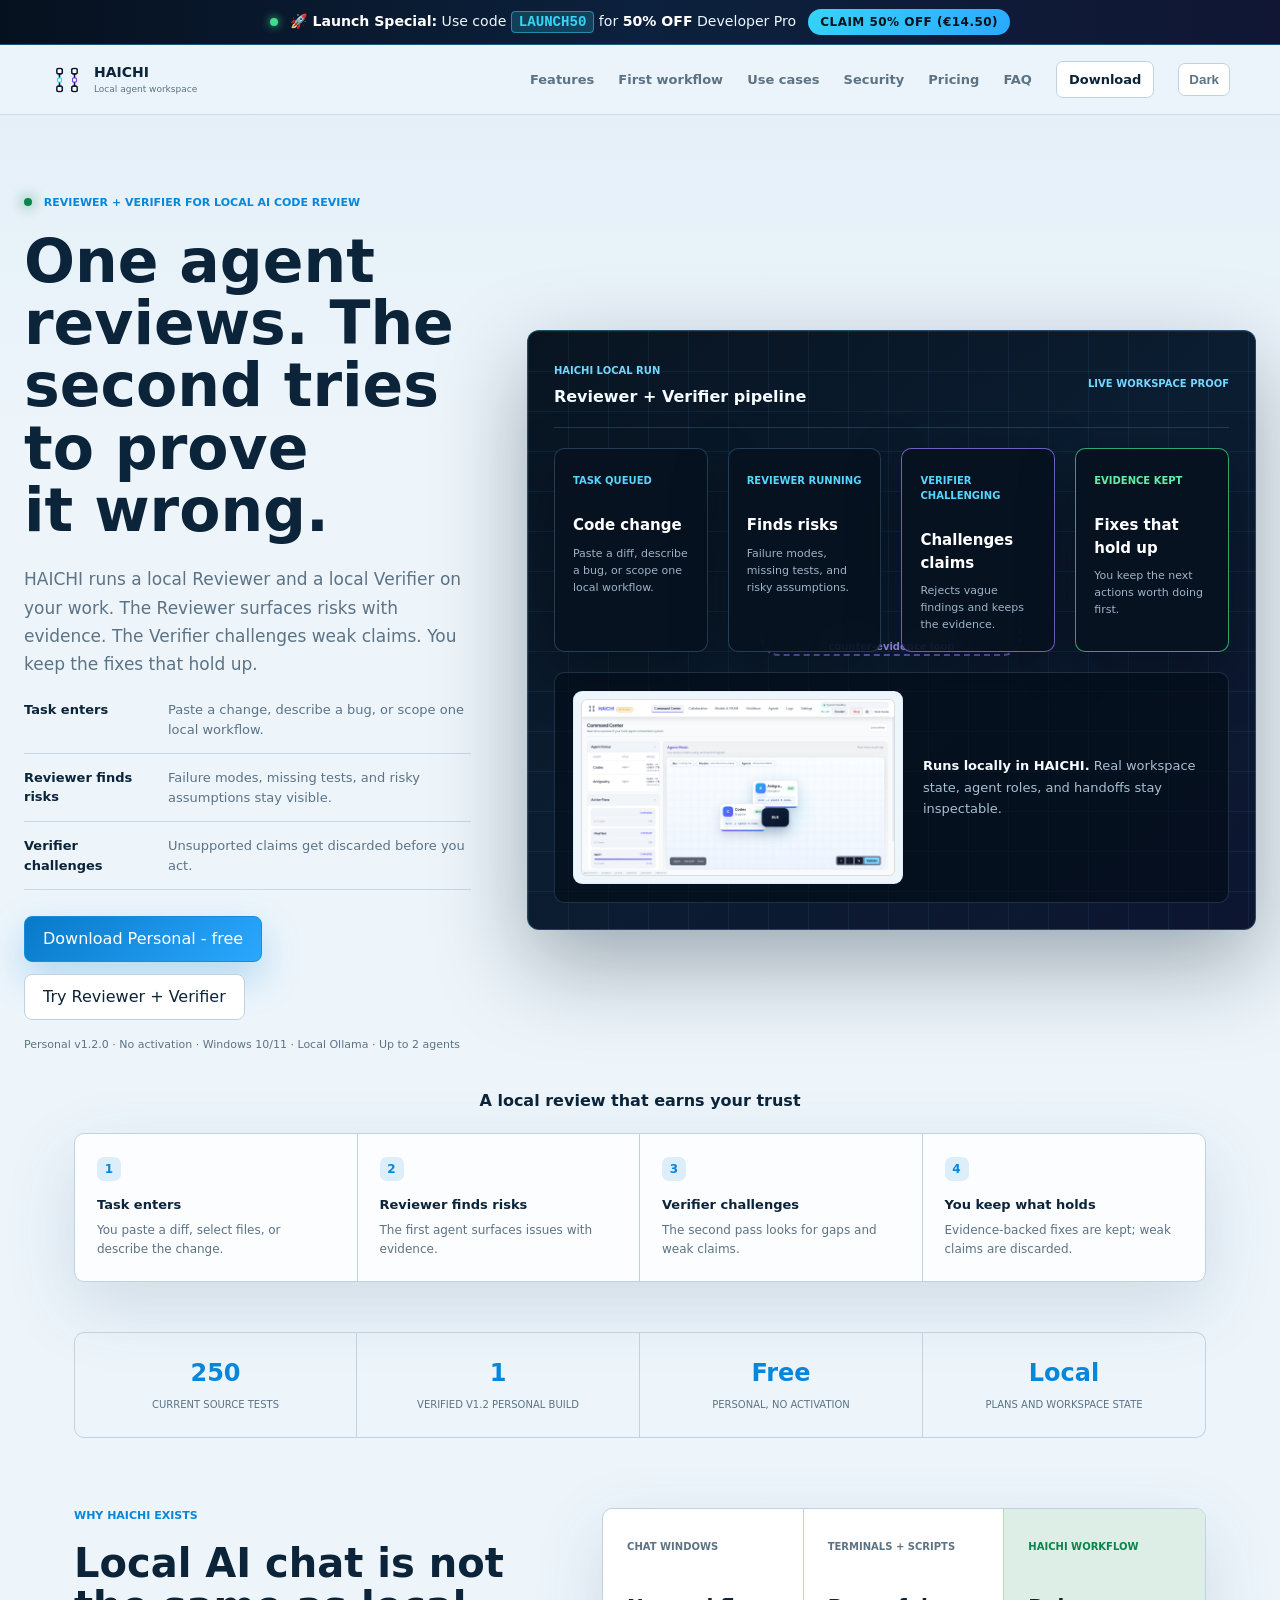
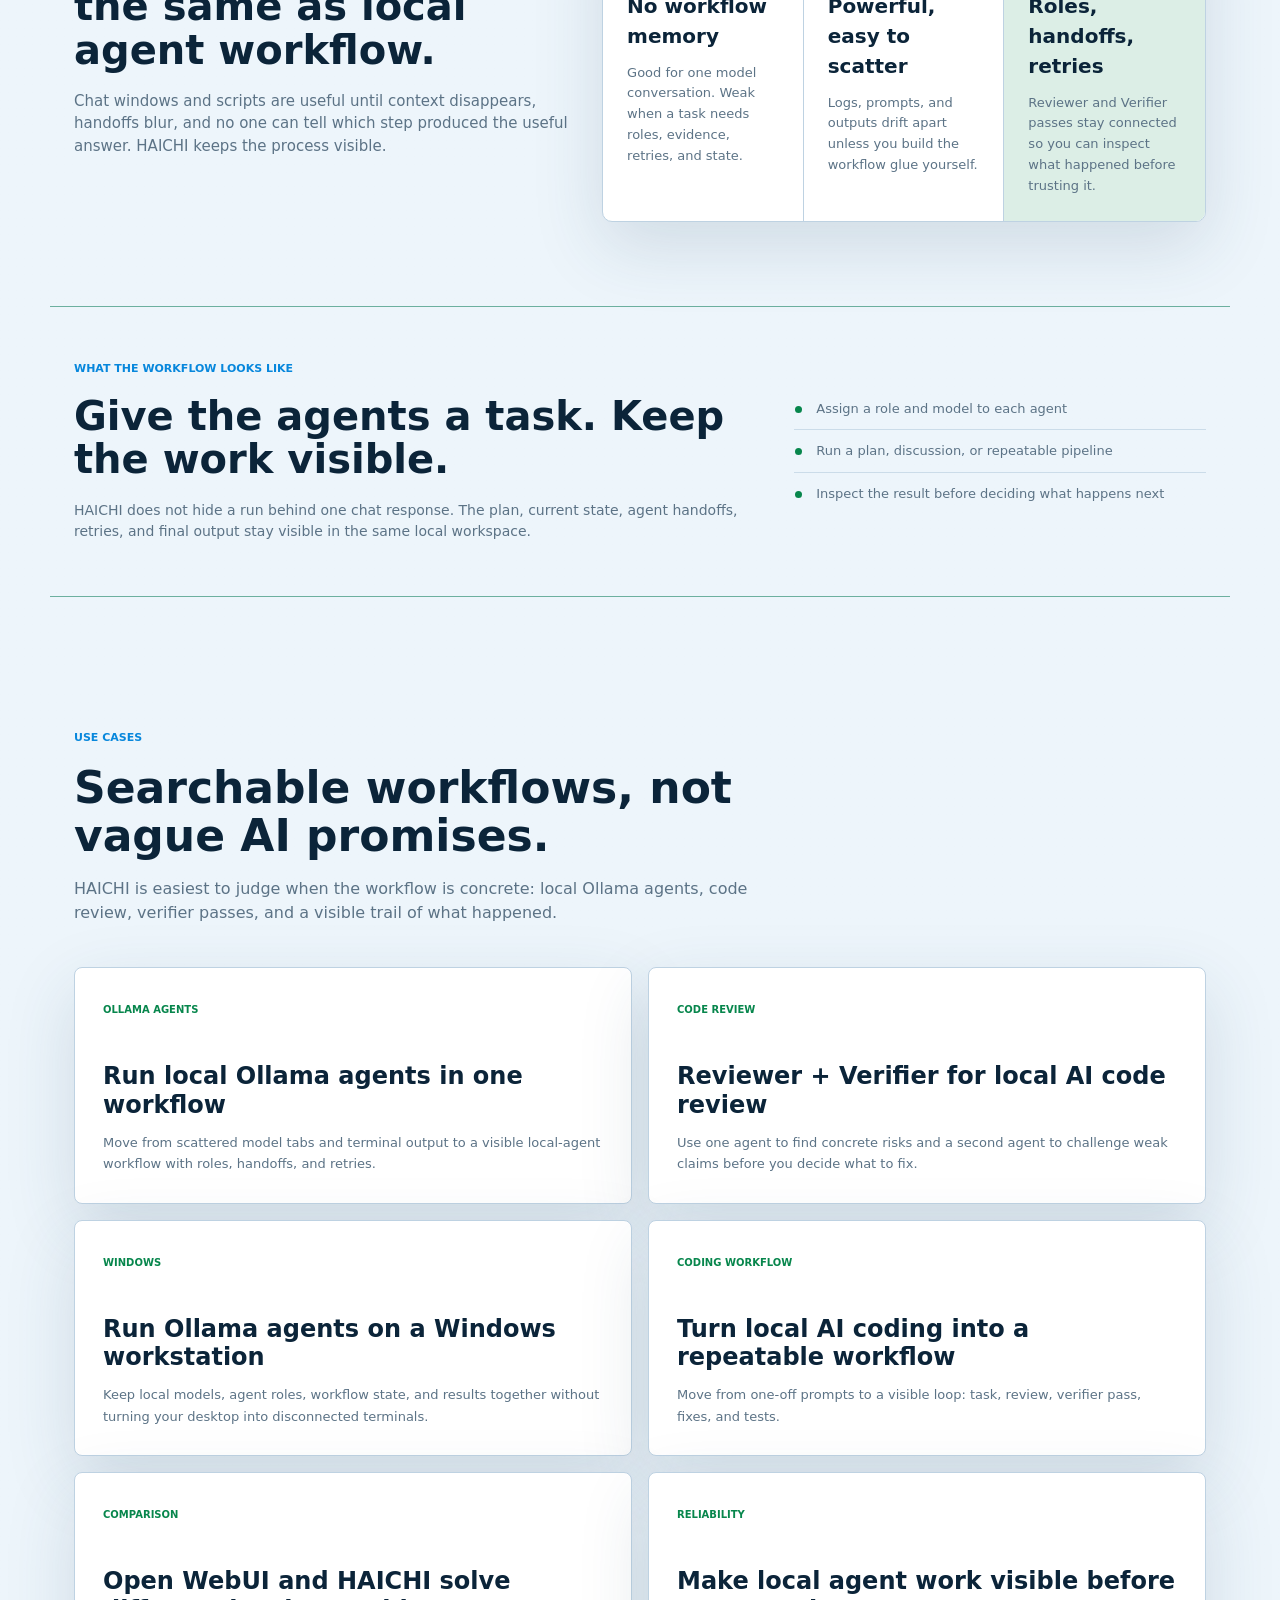
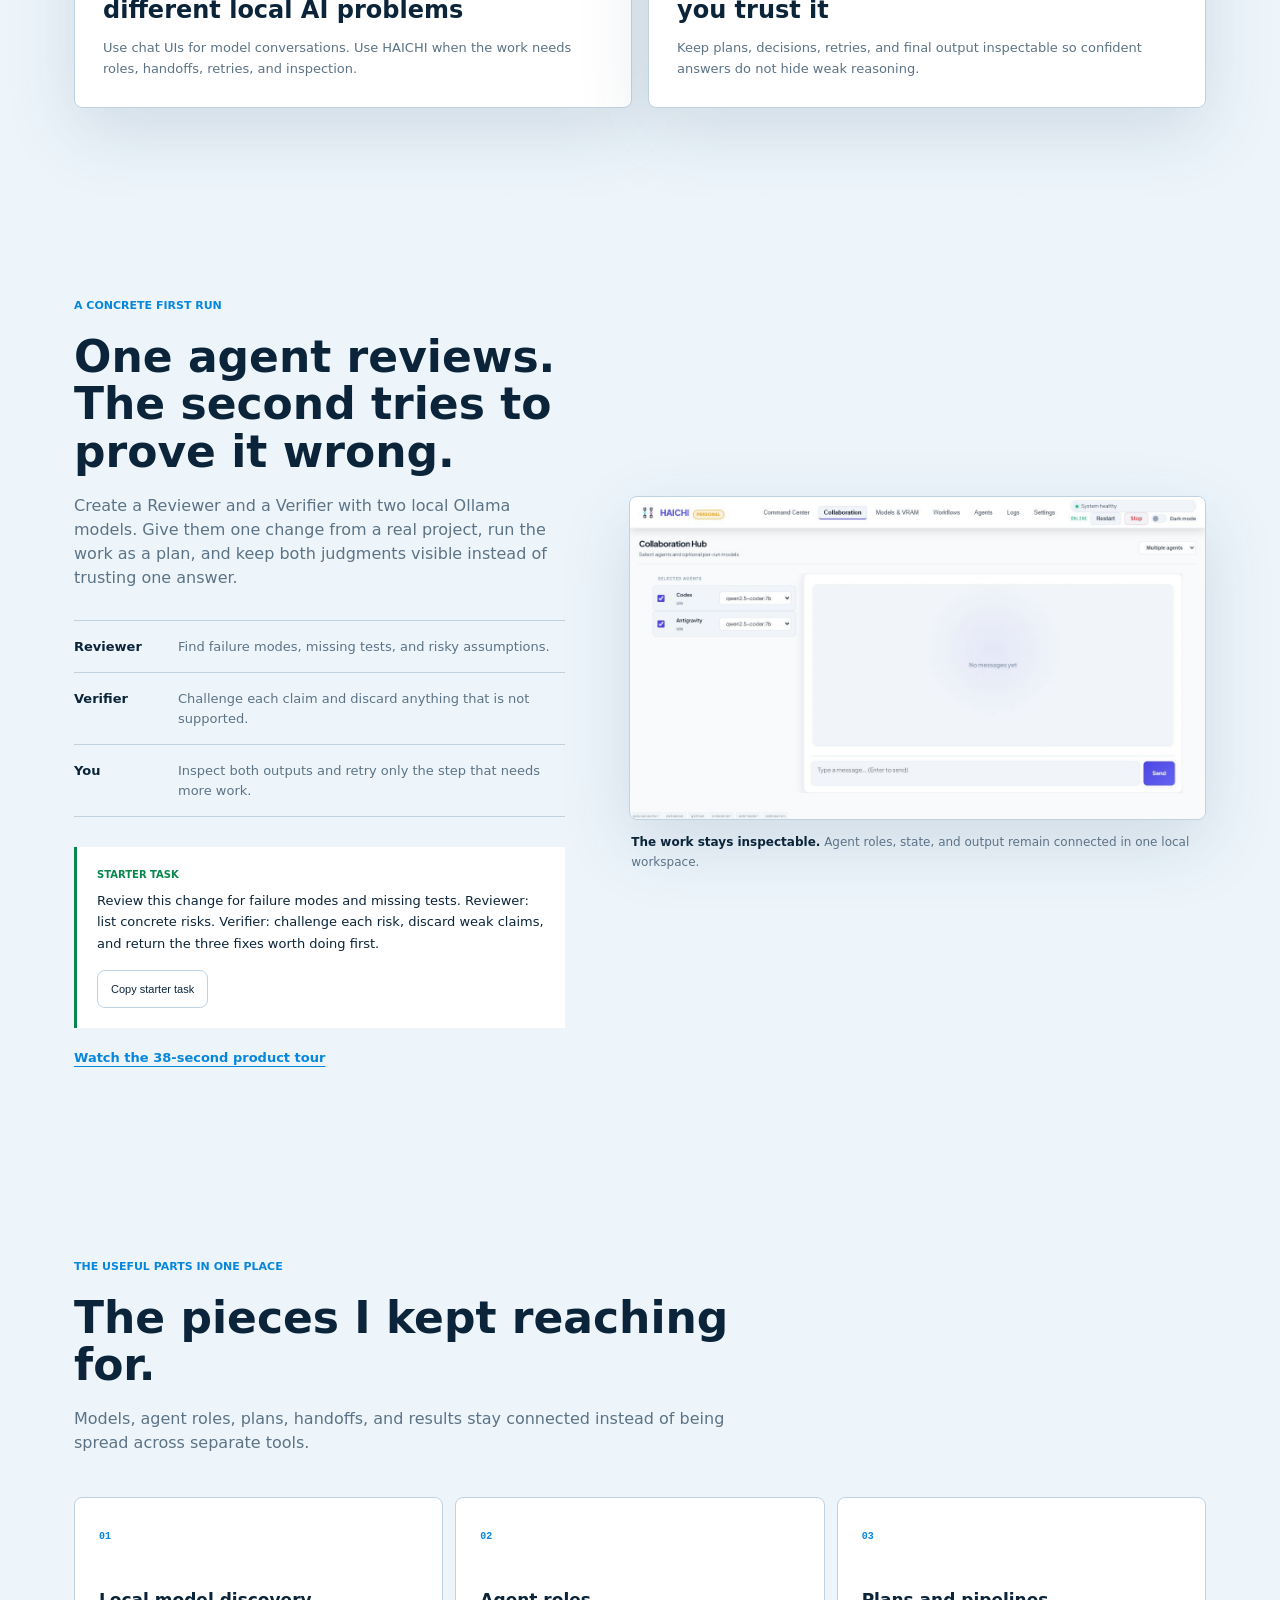
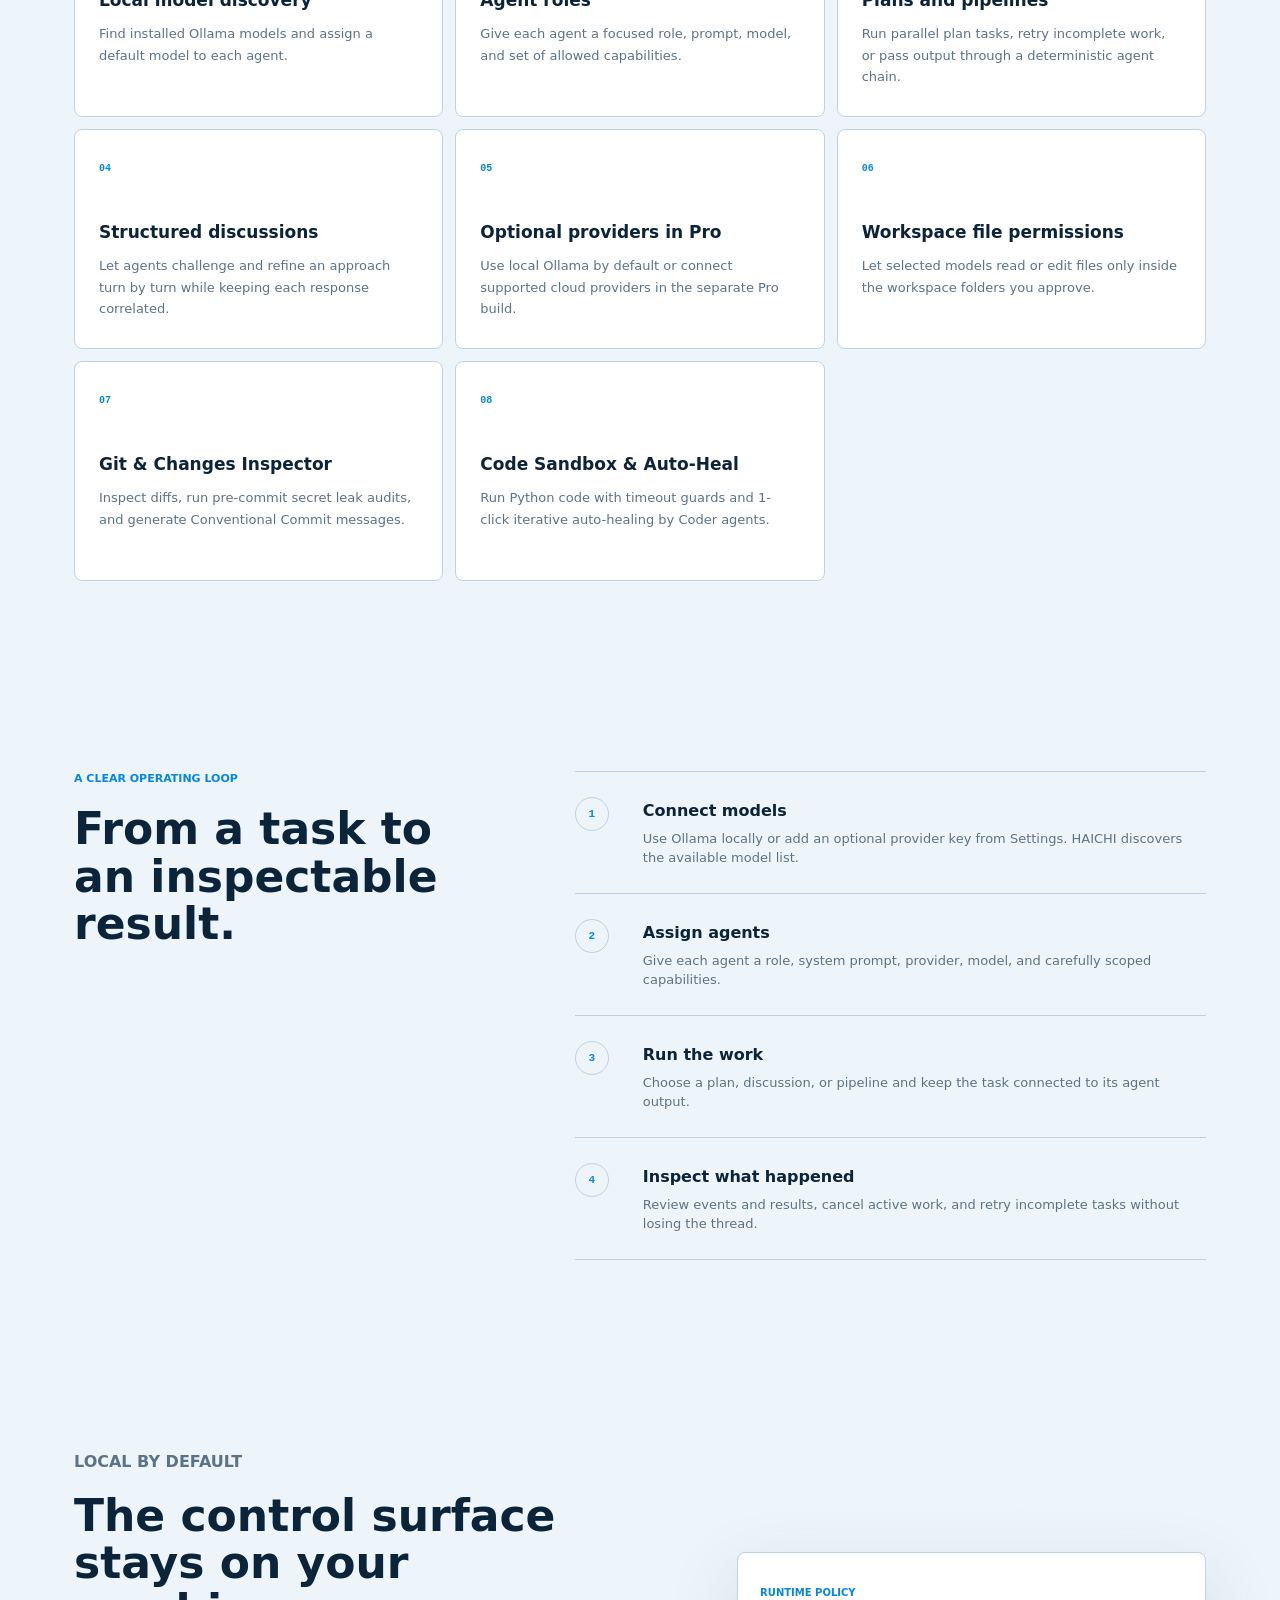
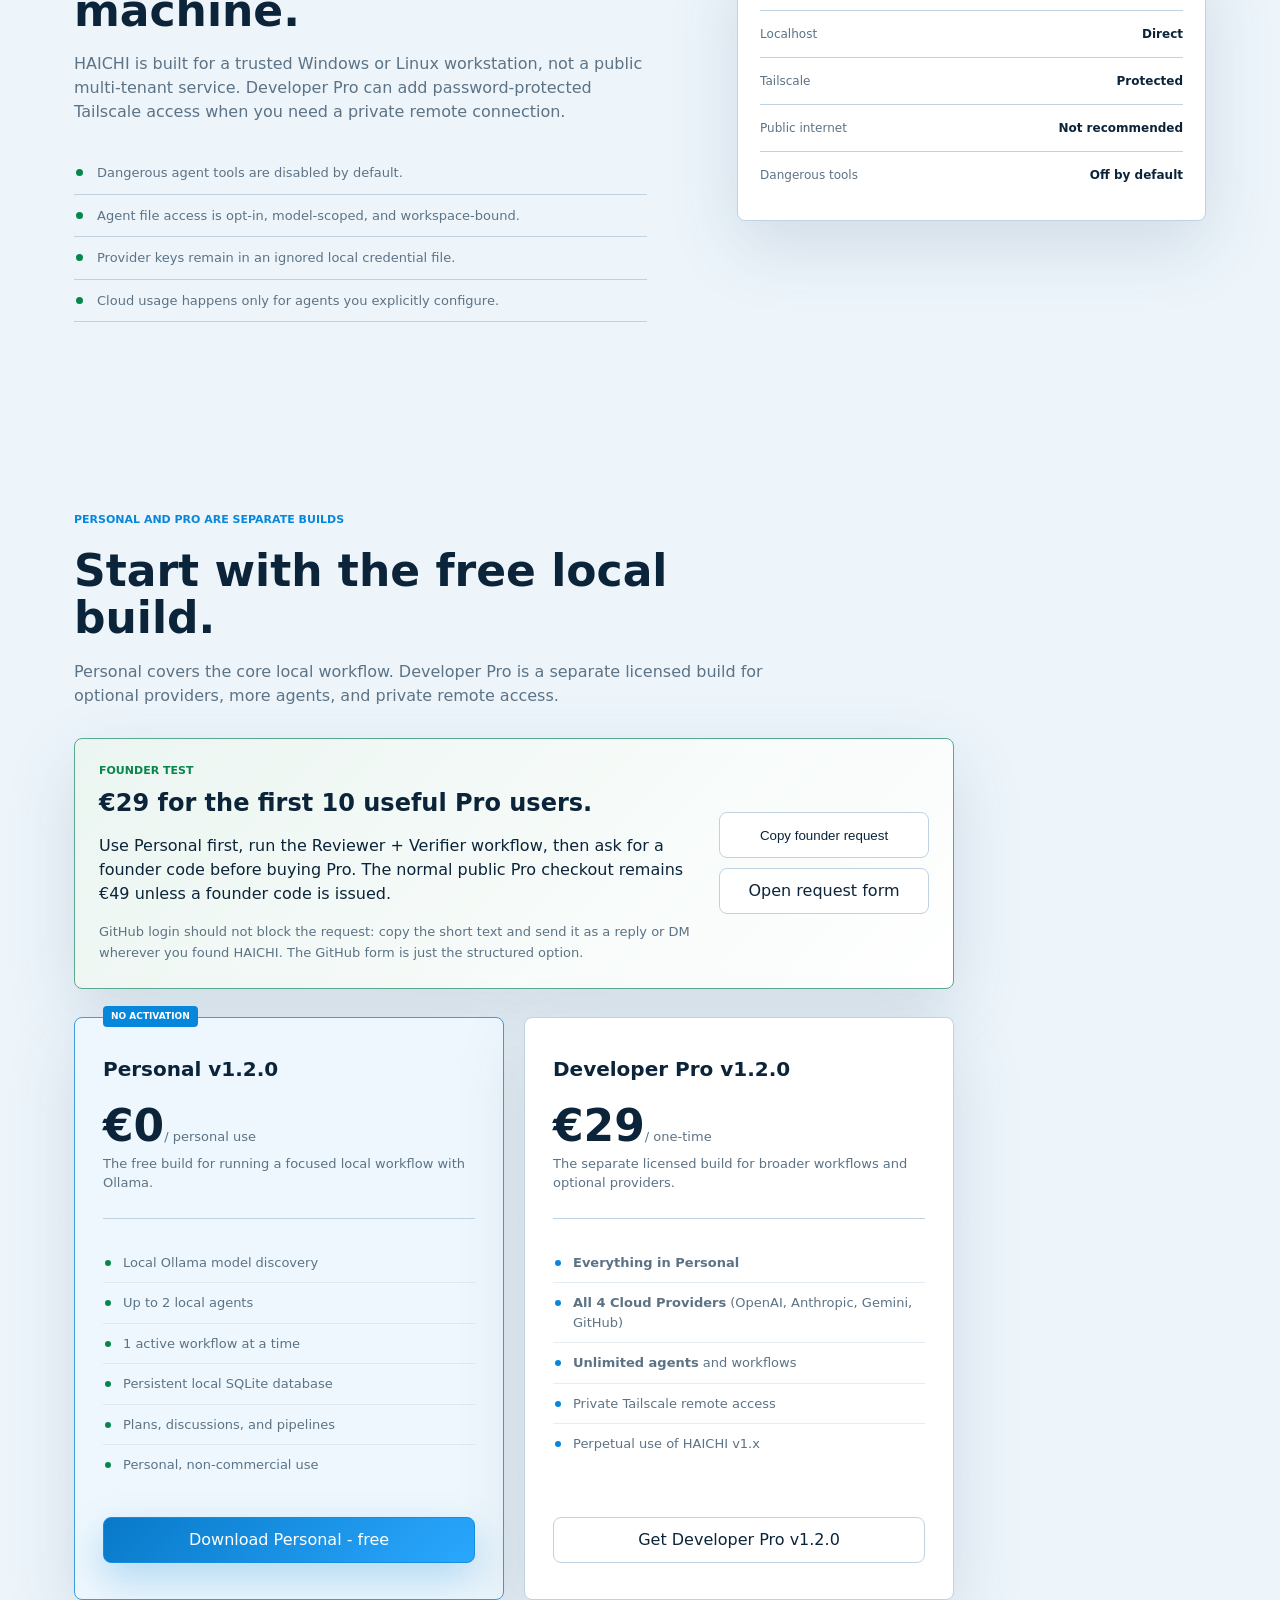
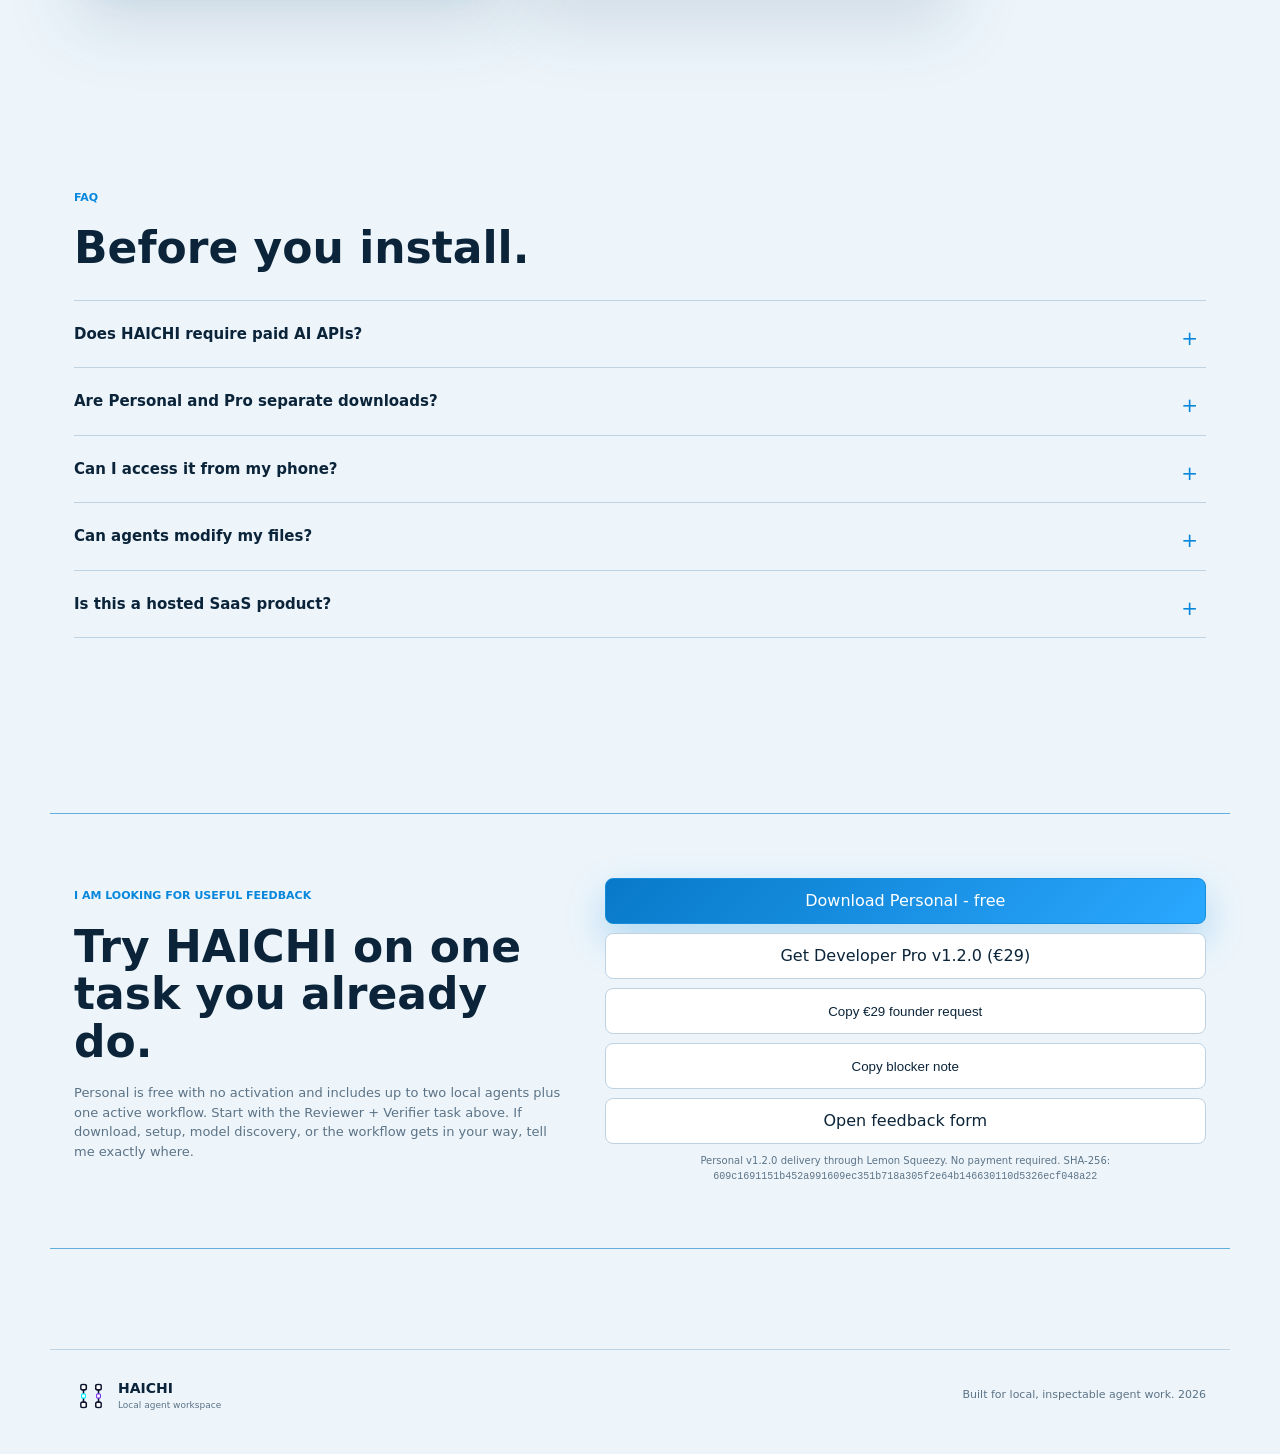
==== index.html @ 45fee215 "feat(site): update to HAICHI v1.2.0 with 250 verified tests, git inspector, and sandbox auto-heal" ====
<!doctype html>
<html lang="en" data-theme="light">
<head>
  <meta charset="utf-8">
  <meta name="viewport" content="width=device-width, initial-scale=1">
  <title>HAICHI | Reviewer + Verifier for Local AI Workflows</title>
  <meta name="description" content="Run local AI agent workflows with HAICHI: one agent reviews, a verifier challenges weak claims, and you keep the evidence-backed fixes. Personal is free.">
  <meta name="google-site-verification" content="yWgFdJ7h8Sa760NpMlXw9jPENgZUGm8bwr2DKXWKdbU">
  <meta name="robots" content="index,follow">
  <meta name="theme-color" content="#06111f">
  <link rel="canonical" href="https://haichi.app/">
  <link rel="icon" type="image/png" href="haichi-app-logo.png">
  <link rel="apple-touch-icon" href="https://haichi.app/haichi-app-logo.png">
  <meta name="author" content="HAICHI">
  <meta name="application-name" content="HAICHI">
  <meta property="og:type" content="website">
  <meta property="og:locale" content="en_US">
  <meta property="og:site_name" content="HAICHI">
  <meta property="og:title" content="HAICHI | Reviewer + Verifier for Local AI Workflows">
  <meta property="og:description" content="One agent reviews. The second tries to prove it wrong. Keep local AI workflow state visible before you trust the result.">
  <meta property="og:url" content="https://haichi.app/">
  <meta property="og:image" content="https://haichi.app/haichi-product-overview.png">
  <meta property="og:image:alt" content="HAICHI Command Center showing two local agents and an inspectable workflow">
  <meta name="twitter:card" content="summary_large_image">
  <meta name="twitter:title" content="HAICHI | Reviewer + Verifier for Local AI Workflows">
  <meta name="twitter:description" content="One agent reviews. The second tries to prove it wrong. Keep local AI workflow state visible before you trust the result.">
  <meta name="twitter:image" content="https://haichi.app/haichi-product-overview.png">
  <meta name="twitter:image:alt" content="HAICHI Command Center showing two local agents and an inspectable workflow">
  <link rel="stylesheet" href="styles.css">
  <script type="application/ld+json">
  [{
    "@context": "https://schema.org",
    "@type": "SoftwareApplication",
    "@id": "https://haichi.app/#software",
    "name": "HAICHI",
    "alternateName": "Project HAICHI",
    "url": "https://haichi.app/",
    "image": "https://haichi.app/haichi-product-overview.png",
    "applicationCategory": "DeveloperApplication",
    "applicationSubCategory": "AI agent orchestration",
    "operatingSystem": "Windows 10, Windows 11",
    "softwareVersion": "1.2.0",
    "description": "A local Windows workspace that replaces scattered Ollama tabs, terminals, scripts, and agent chats with one inspectable workflow. Personal v1.2.0 is the current stable release.",
    "featureList": [
      "Local Ollama model discovery",
      "Multi-agent chat and workflow orchestration",
      "Plans, discussions, and pipelines",
      "Workspace-scoped agent file permissions",
      "Optional OpenAI, Anthropic, Gemini, and GitHub Models providers",
      "Private Tailscale remote access in Developer Pro"
    ],
    "downloadUrl": "https://haichi.app/#download",
    "softwareRequirements": "Windows 10/11. Ollama recommended for local models.",
    "offers": [
      {
        "@type": "Offer",
        "name": "HAICHI Personal v1.2.0",
        "url": "https://haichi.lemonsqueezy.com/checkout/buy/719fddae-0c70-4f2d-9127-0a2222c418ca",
        "price": "0",
        "priceCurrency": "EUR",
        "availability": "https://schema.org/InStock"
      },
      {
        "@type": "Offer",
        "name": "HAICHI Developer Pro v1.2.0",
        "url": "https://haichi.lemonsqueezy.com/checkout/buy/80cf9d56-652b-4b5e-baf9-1cf53c7b4eab",
        "price": "29",
        "priceCurrency": "EUR",
        "availability": "https://schema.org/InStock"
      }
    ]
  },
  {
    "@context": "https://schema.org",
    "@type": "FAQPage",
    "@id": "https://haichi.app/#faq-schema",
    "mainEntity": [
      {
        "@type": "Question",
        "name": "Does HAICHI require paid AI APIs?",
        "acceptedAnswer": {
          "@type": "Answer",
          "text": "No. HAICHI can run entirely with local Ollama models. Cloud providers are optional and billed separately by those providers."
        }
      },
      {
        "@type": "Question",
        "name": "Are Personal and Pro separate downloads?",
        "acceptedAnswer": {
          "@type": "Answer",
          "text": "Yes. Personal v1.2.0 is the current free Windows build with no activation. Developer Pro is a separate v1.2.0 licensed build with optional cloud providers and private Tailscale access."
        }
      },
      {
        "@type": "Question",
        "name": "Can agents modify my files?",
        "acceptedAnswer": {
          "@type": "Answer",
          "text": "Only when you explicitly enable workspace-scoped permissions for selected models and folders. Write, delete, and command execution controls are marked as risk controls and start disabled. Tool reliability depends on the selected model following structured instructions."
        }
      },
      {
        "@type": "Question",
        "name": "Is HAICHI a hosted SaaS product?",
        "acceptedAnswer": {
          "@type": "Answer",
          "text": "No. HAICHI Personal v1.2.0 is a self-hosted Windows product built for a single trusted workstation. Developer Pro is a separate v1.2.0 licensed build with offline activation and private remote access."
        }
      }
    ]
  }]
  </script>
</head>
<body>
  <a class="skip-link" href="#main">Skip to content</a>
  <aside class="announcement-banner" aria-label="Launch Promo">
    <div class="announcement-content">
      <span class="pulse-dot" aria-hidden="true"></span>
      <span class="announcement-text">🚀 <strong>Launch Special:</strong> Use code <code class="promo-code">LAUNCH50</code> for <strong>50% OFF</strong> Developer Pro</span>
      <a class="badge-pill" href="https://haichi.lemonsqueezy.com/checkout/buy/80cf9d56-652b-4b5e-baf9-1cf53c7b4eab?checkout[discount_code]=LAUNCH50" data-track="checkout_click" data-edition="developer_pro" data-placement="banner">Claim 50% Off (&euro;14.50)</a>
    </div>
  </aside>
  <header class="site-header">
    <a class="brand" href="#top" aria-label="HAICHI home">
      <img src="haichi-app-logo.png" alt="" class="brand-logo" aria-hidden="true">
      <span><strong>HAICHI</strong><small>Local agent workspace</small></span>
    </a>
    <button class="nav-toggle" type="button" aria-expanded="false" aria-controls="site-nav">Menu</button>
    <nav id="site-nav" aria-label="Primary navigation">
      <a href="#features">Features</a>
      <a href="#first-workflow">First workflow</a>
      <a href="#use-cases">Use cases</a>
      <a href="#security">Security</a>
      <a href="#pricing">Pricing</a>
      <a href="#faq">FAQ</a>
      <a class="nav-cta" href="#download">Download</a>
    </nav>
    <button class="theme-toggle" type="button" aria-label="Switch color theme">Light</button>
  </header>

  <main id="main">
    <section class="hero hero-review" id="top">
      <div class="hero-copy">
        <p class="eyebrow"><span></span> Reviewer + Verifier for local AI code review</p>
        <h1>One agent reviews. The second tries to prove it wrong.</h1>
        <p class="hero-lead">HAICHI runs a local Reviewer and a local Verifier on your work. The Reviewer surfaces risks with evidence. The Verifier challenges weak claims. You keep the fixes that hold up.</p>
        <ul class="hero-points" aria-label="HAICHI workflow highlights">
          <li><strong>Task enters</strong><span>Paste a change, describe a bug, or scope one local workflow.</span></li>
          <li><strong>Reviewer finds risks</strong><span>Failure modes, missing tests, and risky assumptions stay visible.</span></li>
          <li><strong>Verifier challenges</strong><span>Unsupported claims get discarded before you act.</span></li>
        </ul>
        <div class="hero-actions">
          <a class="button primary" href="https://haichi.lemonsqueezy.com/checkout/buy/719fddae-0c70-4f2d-9127-0a2222c418ca" data-track="checkout_click" data-edition="personal" data-placement="hero">Download Personal - free</a>
          <a class="button secondary" href="#first-workflow">Try Reviewer + Verifier</a>
        </div>
        <p class="hero-note">Personal v1.2.0 &middot; No activation &middot; Windows 10/11 &middot; Local Ollama &middot; Up to 2 agents</p>
      </div>

      <div class="hero-workflow" id="product-proof" aria-label="Reviewer and Verifier workflow preview">
        <div class="workflow-topbar">
          <div>
            <span>HAICHI local run</span>
            <strong>Reviewer + Verifier pipeline</strong>
          </div>
          <p>Live workspace proof</p>
        </div>
        <div class="workflow-stage stage-task">
          <span>Task queued</span>
          <strong>Code change</strong>
          <p>Paste a diff, describe a bug, or scope one local workflow.</p>
        </div>
        <div class="workflow-stage stage-reviewer">
          <span>Reviewer running</span>
          <strong>Finds risks</strong>
          <p>Failure modes, missing tests, and risky assumptions.</p>
        </div>
        <div class="workflow-stage stage-verifier">
          <span>Verifier challenging</span>
          <strong>Challenges claims</strong>
          <p>Rejects vague findings and keeps the evidence.</p>
        </div>
        <div class="workflow-stage stage-result">
          <span>Evidence kept</span>
          <strong>Fixes that hold up</strong>
          <p>You keep the next actions worth doing first.</p>
        </div>
        <div class="workflow-link link-one" aria-hidden="true"></div>
        <div class="workflow-link link-two" aria-hidden="true"></div>
        <div class="workflow-link link-three" aria-hidden="true"></div>
        <div class="counter-loop" aria-hidden="true">counter-evidence loop</div>
        <div class="workflow-proof-shot">
          <div class="workflow-shot-frame">
            <img src="haichi-product-overview.png" alt="HAICHI Command Center with local agents and inspectable workflow state" width="1280" height="720">
          </div>
          <p><strong>Runs locally in HAICHI.</strong> Real workspace state, agent roles, and handoffs stay inspectable.</p>
        </div>
      </div>
    </section>

    <section class="review-strip" aria-label="Reviewer and verifier workflow">
      <p>A local review that earns your trust</p>
      <ol>
        <li><strong>Task enters</strong><span>You paste a diff, select files, or describe the change.</span></li>
        <li><strong>Reviewer finds risks</strong><span>The first agent surfaces issues with evidence.</span></li>
        <li><strong>Verifier challenges</strong><span>The second pass looks for gaps and weak claims.</span></li>
        <li><strong>You keep what holds</strong><span>Evidence-backed fixes are kept; weak claims are discarded.</span></li>
      </ol>
    </section>

    <section class="proof" aria-label="Product verification">
      <div><strong>250</strong><span>current source tests</span></div>
      <div><strong>1</strong><span>verified v1.2 Personal build</span></div>
      <div><strong>Free</strong><span>Personal, no activation</span></div>
      <div><strong>Local</strong><span>plans and workspace state</span></div>
    </section>

    <section class="workflow-comparison" aria-label="Local AI workflow comparison">
      <div class="comparison-copy">
        <p class="eyebrow">Why HAICHI exists</p>
        <h2>Local AI chat is not the same as local agent workflow.</h2>
        <p>Chat windows and scripts are useful until context disappears, handoffs blur, and no one can tell which step produced the useful answer. HAICHI keeps the process visible.</p>
      </div>
      <div class="comparison-grid">
        <article>
          <span>Chat windows</span>
          <h3>No workflow memory</h3>
          <p>Good for one model conversation. Weak when a task needs roles, evidence, retries, and state.</p>
        </article>
        <article>
          <span>Terminals + scripts</span>
          <h3>Powerful, easy to scatter</h3>
          <p>Logs, prompts, and outputs drift apart unless you build the workflow glue yourself.</p>
        </article>
        <article class="recommended">
          <span>HAICHI workflow</span>
          <h3>Roles, handoffs, retries</h3>
          <p>Reviewer and Verifier passes stay connected so you can inspect what happened before trusting it.</p>
        </article>
      </div>
    </section>

    <section class="release-note" aria-label="Version 1.2 Personal release">
      <div>
        <p class="eyebrow">What the workflow looks like</p>
        <h2>Give the agents a task. Keep the work visible.</h2>
        <p>HAICHI does not hide a run behind one chat response. The plan, current state, agent handoffs, retries, and final output stay visible in the same local workspace.</p>
      </div>
      <ul>
        <li>Assign a role and model to each agent</li>
        <li>Run a plan, discussion, or repeatable pipeline</li>
        <li>Inspect the result before deciding what happens next</li>
      </ul>
    </section>

    <section class="section use-case-section" id="use-cases">
      <div class="section-heading">
        <p class="eyebrow">Use cases</p>
        <h2>Searchable workflows, not vague AI promises.</h2>
        <p>HAICHI is easiest to judge when the workflow is concrete: local Ollama agents, code review, verifier passes, and a visible trail of what happened.</p>
      </div>
      <div class="use-case-grid">
        <a class="use-case-card" href="/use-cases/ollama-agents.html">
          <span>Ollama agents</span>
          <h3>Run local Ollama agents in one workflow</h3>
          <p>Move from scattered model tabs and terminal output to a visible local-agent workflow with roles, handoffs, and retries.</p>
        </a>
        <a class="use-case-card" href="/use-cases/local-ai-code-review.html">
          <span>Code review</span>
          <h3>Reviewer + Verifier for local AI code review</h3>
          <p>Use one agent to find concrete risks and a second agent to challenge weak claims before you decide what to fix.</p>
        </a>
        <a class="use-case-card" href="/use-cases/windows-ollama-agents.html">
          <span>Windows</span>
          <h3>Run Ollama agents on a Windows workstation</h3>
          <p>Keep local models, agent roles, workflow state, and results together without turning your desktop into disconnected terminals.</p>
        </a>
        <a class="use-case-card" href="/use-cases/local-ai-coding-workflow.html">
          <span>Coding workflow</span>
          <h3>Turn local AI coding into a repeatable workflow</h3>
          <p>Move from one-off prompts to a visible loop: task, review, verifier pass, fixes, and tests.</p>
        </a>
        <a class="use-case-card" href="/use-cases/open-webui-vs-haichi.html">
          <span>Comparison</span>
          <h3>Open WebUI and HAICHI solve different local AI problems</h3>
          <p>Use chat UIs for model conversations. Use HAICHI when the work needs roles, handoffs, retries, and inspection.</p>
        </a>
        <a class="use-case-card" href="/use-cases/visible-agent-state.html">
          <span>Reliability</span>
          <h3>Make local agent work visible before you trust it</h3>
          <p>Keep plans, decisions, retries, and final output inspectable so confident answers do not hide weak reasoning.</p>
        </a>
      </div>
    </section>

    <section class="section first-workflow" id="first-workflow">
      <div class="first-workflow-copy">
        <p class="eyebrow">A concrete first run</p>
        <h2>One agent reviews. The second tries to prove it wrong.</h2>
        <p>Create a Reviewer and a Verifier with two local Ollama models. Give them one change from a real project, run the work as a plan, and keep both judgments visible instead of trusting one answer.</p>
        <ol class="first-run-steps">
          <li><strong>Reviewer</strong><span>Find failure modes, missing tests, and risky assumptions.</span></li>
          <li><strong>Verifier</strong><span>Challenge each claim and discard anything that is not supported.</span></li>
          <li><strong>You</strong><span>Inspect both outputs and retry only the step that needs more work.</span></li>
        </ol>
        <div class="starter-task">
          <span>Starter task</span>
          <p id="starter-task-text">Review this change for failure modes and missing tests. Reviewer: list concrete risks. Verifier: challenge each risk, discard weak claims, and return the three fixes worth doing first.</p>
          <button class="button secondary copy-workflow" type="button" data-copy-target="#starter-task-text">Copy starter task</button>
        </div>
        <a class="text-link" href="https://youtube.com/watch?v=US1zJvdP2c0" target="_blank" rel="noopener" data-track="product_tour_click" data-placement="first_workflow">Watch the 38-second product tour</a>
      </div>
      <figure class="workflow-proof">
        <img src="haichi-collaboration.png" alt="HAICHI collaboration workspace showing local agents and their visible work" width="1280" height="720">
        <figcaption><strong>The work stays inspectable.</strong> Agent roles, state, and output remain connected in one local workspace.</figcaption>
      </figure>
    </section>

    <section class="section" id="features">
      <div class="section-heading">
        <p class="eyebrow">The useful parts in one place</p>
        <h2>The pieces I kept reaching for.</h2>
        <p>Models, agent roles, plans, handoffs, and results stay connected instead of being spread across separate tools.</p>
      </div>
      <div class="feature-grid">
        <article><span>01</span><h3>Local model discovery</h3><p>Find installed Ollama models and assign a default model to each agent.</p></article>
        <article><span>02</span><h3>Agent roles</h3><p>Give each agent a focused role, prompt, model, and set of allowed capabilities.</p></article>
        <article><span>03</span><h3>Plans and pipelines</h3><p>Run parallel plan tasks, retry incomplete work, or pass output through a deterministic agent chain.</p></article>
        <article><span>04</span><h3>Structured discussions</h3><p>Let agents challenge and refine an approach turn by turn while keeping each response correlated.</p></article>
        <article><span>05</span><h3>Optional providers in Pro</h3><p>Use local Ollama by default or connect supported cloud providers in the separate Pro build.</p></article>
        <article><span>06</span><h3>Workspace file permissions</h3><p>Let selected models read or edit files only inside the workspace folders you approve.</p></article>
        <article><span>07</span><h3>Git &amp; Changes Inspector</h3><p>Inspect diffs, run pre-commit secret leak audits, and generate Conventional Commit messages.</p></article>
        <article><span>08</span><h3>Code Sandbox &amp; Auto-Heal</h3><p>Run Python code with timeout guards and 1-click iterative auto-healing by Coder agents.</p></article>
      </div>
    </section>

    <section class="section workflow-section" id="workflow">
      <div class="section-heading">
        <p class="eyebrow">A clear operating loop</p>
        <h2>From a task to an inspectable result.</h2>
      </div>
      <ol class="workflow">
        <li><span>1</span><div><h3>Connect models</h3><p>Use Ollama locally or add an optional provider key from Settings. HAICHI discovers the available model list.</p></div></li>
        <li><span>2</span><div><h3>Assign agents</h3><p>Give each agent a role, system prompt, provider, model, and carefully scoped capabilities.</p></div></li>
        <li><span>3</span><div><h3>Run the work</h3><p>Choose a plan, discussion, or pipeline and keep the task connected to its agent output.</p></div></li>
        <li><span>4</span><div><h3>Inspect what happened</h3><p>Review events and results, cancel active work, and retry incomplete tasks without losing the thread.</p></div></li>
      </ol>
    </section>

    <section class="section security-section" id="security">
      <div class="security-copy">
        <p class="eyebrow">Local by default</p>
        <h2>The control surface stays on your machine.</h2>
        <p>HAICHI is built for a trusted Windows or Linux workstation, not a public multi-tenant service. Developer Pro can add password-protected Tailscale access when you need a private remote connection.</p>
        <ul>
          <li>Dangerous agent tools are disabled by default.</li>
          <li>Agent file access is opt-in, model-scoped, and workspace-bound.</li>
          <li>Provider keys remain in an ignored local credential file.</li>
          <li>Cloud usage happens only for agents you explicitly configure.</li>
        </ul>
      </div>
      <div class="security-card">
        <p>Runtime policy</p>
        <div><span>Localhost</span><strong>Direct</strong></div>
        <div><span>Tailscale</span><strong>Protected</strong></div>
        <div><span>Public internet</span><strong>Not recommended</strong></div>
        <div><span>Dangerous tools</span><strong>Off by default</strong></div>
      </div>
    </section>

    <section class="section pricing-section" id="pricing">
      <div class="section-heading">
        <p class="eyebrow">Personal and Pro are separate builds</p>
        <h2>Start with the free local build.</h2>
        <p>Personal covers the core local workflow. Developer Pro is a separate licensed build for optional providers, more agents, and private remote access.</p>
      </div>
      <div class="founder-offer" role="note" aria-label="Founder price test">
        <div>
          <p class="eyebrow">Founder test</p>
          <h3>&euro;29 for the first 10 useful Pro users.</h3>
          <p>Use Personal first, run the Reviewer + Verifier workflow, then ask for a founder code before buying Pro. The normal public Pro checkout remains &euro;49 unless a founder code is issued.</p>
          <p class="founder-help">GitHub login should not block the request: copy the short text and send it as a reply or DM wherever you found HAICHI. The GitHub form is just the structured option.</p>
        </div>
        <div class="founder-actions">
          <button class="button secondary copy-workflow" type="button" data-copy-text="Hi, I tried HAICHI Personal and the Reviewer -> Verifier workflow. I want the €29 founder code for Developer Pro. My OS: ____. What worked or blocked me: ____." data-copy-label="Founder request copied">Copy founder request</button>
          <a class="button secondary" href="https://github.com/njoylt/HAICHI-Website/issues/new?template=early-user-feedback.yml" data-track="feedback_form_click" data-placement="founder_offer">Open request form</a>
        </div>
      </div>
      <div class="pricing-grid">
        <article class="pricing-card featured">
          <div class="card-badge">No activation</div>
          <h3>Personal v1.2.0</h3>
          <p class="price">&euro;0<span>/ personal use</span></p>
          <p class="price-desc">The free build for running a focused local workflow with Ollama.</p>
          <hr>
          <ul>
            <li>Local Ollama model discovery</li>
            <li>Up to 2 local agents</li>
            <li>1 active workflow at a time</li>
            <li>Persistent local SQLite database</li>
            <li>Plans, discussions, and pipelines</li>
            <li>Personal, non-commercial use</li>
          </ul>
          <a class="button primary" href="https://haichi.lemonsqueezy.com/checkout/buy/719fddae-0c70-4f2d-9127-0a2222c418ca" data-track="checkout_click" data-edition="personal" data-placement="pricing">Download Personal - free</a>
        </article>
        <article class="pricing-card">
          <h3>Developer Pro v1.2.0</h3>
          <p class="price">&euro;29<span>/ one-time</span></p>
          <p class="price-desc">The separate licensed build for broader workflows and optional providers.</p>
          <hr>
          <ul>
            <li><strong>Everything in Personal</strong></li>
            <li><strong>All 4 Cloud Providers</strong> (OpenAI, Anthropic, Gemini, GitHub)</li>
            <li><strong>Unlimited agents</strong> and workflows</li>
            <li>Private Tailscale remote access</li>
            <li>Perpetual use of HAICHI v1.x</li>
          </ul>
          <a class="button secondary" href="https://haichi.lemonsqueezy.com/checkout/buy/80cf9d56-652b-4b5e-baf9-1cf53c7b4eab" data-track="checkout_click" data-edition="developer_pro" data-placement="pricing">Get Developer Pro v1.2.0</a>
        </article>
      </div>
    </section>

    <section class="section" id="faq">
      <div class="section-heading compact">
        <p class="eyebrow">FAQ</p>
        <h2>Before you install.</h2>
      </div>
      <div class="faq-list">
        <details><summary>Does HAICHI require paid AI APIs?</summary><p>No. HAICHI can run entirely with local Ollama models. Cloud providers are optional and billed separately by those providers.</p></details>
        <details><summary>Are Personal and Pro separate downloads?</summary><p>Yes. Personal v1.2.0 is the current free Windows build with no activation. Developer Pro is a separate v1.2.0 licensed build with optional providers, more agents, and private Tailscale access.</p></details>
        <details><summary>Can I access it from my phone?</summary><p>Yes with Developer Pro. Run HAICHI in Tailscale mode with a unique remote password, then open the private Tailscale address from your phone.</p></details>
        <details><summary>Can agents modify my files?</summary><p>Only when you explicitly enable workspace-scoped permissions for selected models and folders. Write, delete, and command execution controls are marked as risk controls and start disabled. Tool reliability depends on the selected model following structured instructions, so stronger coder or cloud models are recommended for file-changing actions.</p></details>
        <details><summary>Is this a hosted SaaS product?</summary><p>No. HAICHI Personal v1.2.0 is a self-hosted Windows product built for a single trusted workstation. Developer Pro is a separate v1.2.0 licensed build with offline activation and private remote access.</p></details>
      </div>
    </section>

    <section class="download-section" id="download">
      <div>
        <p class="eyebrow">I am looking for useful feedback</p>
        <h2>Try HAICHI on one task you already do.</h2>
        <p>Personal is free with no activation and includes up to two local agents plus one active workflow. Start with the Reviewer + Verifier task above. If download, setup, model discovery, or the workflow gets in your way, tell me exactly where.</p>
      </div>
      <div class="download-actions">
        <a class="button primary" href="https://haichi.lemonsqueezy.com/checkout/buy/719fddae-0c70-4f2d-9127-0a2222c418ca" data-track="checkout_click" data-edition="personal" data-placement="download">Download Personal - free</a>
        <a class="button secondary" href="https://haichi.lemonsqueezy.com/checkout/buy/80cf9d56-652b-4b5e-baf9-1cf53c7b4eab" data-track="checkout_click" data-edition="developer_pro" data-placement="download">Get Developer Pro v1.2.0 (&euro;29)</a>
        <button class="button secondary copy-workflow" type="button" data-copy-text="Hi, I tried HAICHI Personal and the Reviewer -> Verifier workflow. I want the €29 founder code for Developer Pro. My OS: ____. What worked or blocked me: ____." data-copy-label="Founder request copied">Copy &euro;29 founder request</button>
        <button class="button secondary copy-workflow" type="button" data-copy-text="HAICHI blocker: I tried to use HAICHI on ____. I got blocked at ____. My OS is ____. Exact error or missing step: ____." data-copy-label="Blocker note copied">Copy blocker note</button>
        <a class="button secondary" href="https://github.com/njoylt/HAICHI-Website/issues/new?template=early-user-feedback.yml" data-track="feedback_form_click" data-placement="download">Open feedback form</a>
        <small>Personal v1.2.0 delivery through Lemon Squeezy. No payment required. SHA-256: <code>609c1691151b452a991609ec351b718a305f2e64b146630110d5326ecf048a22</code></small>
      </div>
    </section>
  </main>

  <footer>
    <a class="brand footer-brand" href="#top"><img src="haichi-app-logo.png" alt="" class="brand-logo" aria-hidden="true"><span><strong>HAICHI</strong><small>Local agent workspace</small></span></a>
    <p>Built for local, inspectable agent work. <span id="year"></span></p>
  </footer>

  <div class="toast" role="status" aria-live="polite"></div>
  <script src="app.js"></script>
</body>
</html>
---- styles.css ----
:root {
  color-scheme: dark;
  --bg: #06111f;
  --bg-soft: #091827;
  --panel: #0b1c2e;
  --panel-2: #0e2237;
  --line: #1a3854;
  --text: #edf7ff;
  --muted: #91a8bd;
  --blue: #2aa8ff;
  --cyan: #35d5f5;
  --green: #41dc8e;
  --violet: #9c7cff;
  --shadow: 0 28px 80px rgba(0, 0, 0, .34);
}

html[data-theme="light"] {
  color-scheme: light;
  --bg: #edf5fb;
  --bg-soft: #dceaf4;
  --panel: #ffffff;
  --panel-2: #f8fbfd;
  --line: #bed2e2;
  --text: #0b2439;
  --muted: #5c7386;
  --blue: #0787dc;
  --cyan: #008cab;
  --green: #07864c;
  --violet: #6952c8;
  --shadow: 0 24px 70px rgba(38, 74, 102, .15);
}

* { box-sizing: border-box; }
html { scroll-behavior: smooth; }
body {
  margin: 0;
  background:
    linear-gradient(180deg, color-mix(in srgb, var(--bg-soft) 68%, var(--bg)) 0, var(--bg) 430px);
  color: var(--text);
  font-family: Inter, ui-sans-serif, system-ui, -apple-system, BlinkMacSystemFont, "Segoe UI", sans-serif;
  line-height: 1.5;
  overflow-x: hidden;
}

a { color: inherit; text-decoration: none; }
img { max-width: 100%; }
button, a { -webkit-tap-highlight-color: transparent; }
.skip-link { position:fixed;left:12px;top:-80px;z-index:100;background:var(--text);color:var(--bg);padding:10px 14px;border-radius:6px }
.skip-link:focus { top:12px; }

.site-header {
  position: sticky;
  top: 0;
  z-index: 30;
  min-height: 70px;
  padding: 0 max(24px, calc((100vw - 1180px) / 2));
  display: flex;
  align-items: center;
  gap: 24px;
  border-bottom: 1px solid color-mix(in srgb, var(--line) 75%, transparent);
  background: color-mix(in srgb, var(--bg) 91%, transparent);
  backdrop-filter: blur(18px);
}

.brand { display:flex;align-items:center;gap:10px;min-width:max-content }
.brand-mark { width:34px;height:34px;display:grid;place-items:center;border:1px solid color-mix(in srgb,var(--blue) 70%,var(--line));border-radius:8px;background:rgba(42,168,255,.09);color:var(--blue);font-weight:900 }
.brand-logo { width:34px;height:34px;object-fit:contain;border-radius:8px }
.brand strong { display:block;letter-spacing:0;font-size:14px }
.brand small { display:block;color:var(--muted);font-size:9px;letter-spacing:0 }

nav { margin-left:auto;display:flex;align-items:center;gap:24px }
nav a { color:var(--muted);font-size:13px;font-weight:600 }
nav a:hover, nav a:focus-visible { color:var(--text) }
.nav-cta { color:var(--text);border:1px solid var(--line);border-radius:7px;padding:8px 12px;background:var(--panel) }
.theme-toggle, .nav-toggle { border:1px solid var(--line);border-radius:7px;background:var(--panel);color:var(--muted);padding:8px 10px;cursor:pointer;font-weight:700 }
.nav-toggle { display:none }

main { overflow:hidden }
.hero { min-height:calc(100vh - 70px);max-width:1180px;margin:0 auto;padding:72px 24px 52px;display:grid;grid-template-columns:1fr;align-content:start;gap:42px }
.hero-review { min-height:auto;max-width:1380px;grid-template-columns:minmax(370px,.76fr) minmax(690px,1.24fr);align-items:center;gap:56px;padding-top:80px;padding-bottom:38px }
.hero-copy { max-width:900px;min-width:0;width:100% }
.hero-review .hero-copy { max-width:560px }
.eyebrow { color:var(--blue);font-size:11px;font-weight:800;letter-spacing:0;text-transform:uppercase;margin:0 0 18px }
.eyebrow span { display:inline-block;width:8px;height:8px;margin-right:8px;border-radius:50%;background:var(--green);box-shadow:0 0 14px var(--green) }
h1 { font-size:64px;line-height:1.04;letter-spacing:0;margin:0;max-width:980px;text-wrap:balance }
.hero-review h1 { font-size:60px;max-width:610px }
.hero-lead { max-width:620px;color:var(--muted);font-size:18px;line-height:1.65;margin:28px 0 }
.hero-review .hero-lead { font-size:17px;margin:24px 0 22px }
.hero-points { display:grid;gap:14px;margin:0 0 26px;padding:0;list-style:none }
.hero-points li { display:grid;grid-template-columns:130px 1fr;gap:14px;padding:0 0 13px;border-bottom:1px solid color-mix(in srgb,var(--line) 76%,transparent);font-size:13px }
.hero-points strong { color:var(--text) }
.hero-points span { color:var(--muted);line-height:1.55 }
.hero-actions { display:flex;gap:12px;flex-wrap:wrap;max-width:100% }
.button { min-height:46px;display:inline-flex;align-items:center;justify-content:center;border-radius:8px;border:1px solid var(--line);padding:0 18px;font:700 13px inherit;cursor:pointer;transition:transform .2s,border-color .2s,background .2s }
.button:hover { transform:translateY(-2px) }
.button.primary { color:#fff;border-color:#168edc;background:linear-gradient(135deg,#0879c8,#2aa8ff);box-shadow:0 16px 38px rgba(15,137,216,.28) }
.button.secondary { color:var(--text);background:var(--panel) }
.hero-note { color:var(--muted);font-size:11px;margin-top:17px }

.product-visual { margin:0;scroll-margin-top:90px;min-width:0 }
.hero-product { position:relative }
.product-visual img { display:block;width:100%;height:auto;aspect-ratio:16/9;object-fit:cover;border:1px solid var(--line);border-radius:8px;box-shadow:var(--shadow);background:var(--panel) }
.product-visual figcaption { display:flex;justify-content:space-between;gap:20px;padding:14px 2px 0;color:var(--muted);font-size:12px }
.product-visual figcaption strong { color:var(--text) }
.product-callouts { position:absolute;inset:0;pointer-events:none }
.callout { position:absolute;max-width:190px;padding:9px 11px;border:1px solid color-mix(in srgb,var(--blue) 72%,var(--line));border-radius:8px;background:color-mix(in srgb,var(--panel) 92%,transparent);color:var(--text);box-shadow:0 14px 32px rgba(9,34,55,.16);font-size:11px;font-weight:800;line-height:1.35 }
.callout.reviewer { top:34%;right:5% }
.callout.verifier { bottom:22%;right:9%;border-color:color-mix(in srgb,var(--green) 70%,var(--line)) }
.callout.retry { bottom:14%;left:46%;border-color:color-mix(in srgb,var(--violet) 70%,var(--line)) }

.hero-workflow {
  position: relative;
  min-height: 548px;
  display: grid;
  grid-template-columns: repeat(4, minmax(0, 1fr));
  grid-template-rows: auto auto 1fr;
  gap: 20px;
  padding: 26px;
  overflow: hidden;
  color: #edf7ff;
  border: 1px solid rgba(92, 202, 255, .28);
  border-radius: 12px;
  background:
    linear-gradient(rgba(74, 155, 214, .10) 1px, transparent 1px),
    linear-gradient(90deg, rgba(74, 155, 214, .10) 1px, transparent 1px),
    linear-gradient(145deg, #081421 0%, #0b1d31 48%, #0d1530 100%);
  background-size: 40px 40px, 40px 40px, auto;
  box-shadow: 0 34px 90px rgba(4, 18, 32, .34);
}
.workflow-topbar {
  position: relative;
  z-index: 3;
  grid-column: 1 / -1;
  display: flex;
  align-items: center;
  justify-content: space-between;
  gap: 18px;
  padding: 0 0 18px;
  border-bottom: 1px solid rgba(139, 199, 239, .18);
}
.workflow-topbar span,
.workflow-topbar p {
  margin: 0;
  color: #72d6ff;
  font-size: 10px;
  font-weight: 900;
  text-transform: uppercase;
}
.workflow-topbar strong {
  display: block;
  margin-top: 4px;
  color: #f6fbff;
  font-size: 16px;
}
.workflow-stage {
  position: relative;
  z-index: 2;
  width: auto;
  min-height: 156px;
  padding: 18px;
  border: 1px solid rgba(121, 201, 255, .24);
  border-radius: 10px;
  background: rgba(7, 18, 31, .88);
  box-shadow: 0 20px 54px rgba(0, 0, 0, .36);
  backdrop-filter: blur(16px);
}
.workflow-stage span {
  display: inline-flex;
  margin-bottom: 26px;
  color: #55d6ff;
  font-size: 10px;
  font-weight: 900;
  text-transform: uppercase;
}
.workflow-stage strong {
  display: block;
  color: #ffffff;
  font-size: 15px;
}
.workflow-stage p {
  margin: 8px 0 0;
  color: #9db4c8;
  font-size: 11px;
  line-height: 1.55;
}
.stage-task,
.stage-reviewer,
.stage-verifier,
.stage-result {
  grid-row: 2;
}
.stage-task { grid-column: 1 }
.stage-reviewer { grid-column: 2 }
.stage-verifier { grid-column: 3; border-color: rgba(156, 124, 255, .72) }
.stage-result { grid-column: 4; border-color: rgba(65, 220, 142, .72) }
.stage-result span { color: #60f0a5 }
.workflow-link {
  position: absolute;
  z-index: 1;
  height: 2px;
  background: #2aa8ff;
  box-shadow: 0 0 18px rgba(42, 168, 255, .7);
}
.link-one,
.link-two,
.link-three {
  display: none;
}
.counter-loop {
  position: absolute;
  z-index: 1;
  left: 50%;
  top: 274px;
  width: 260px;
  padding-top: 34px;
  transform: translateX(-50%);
  border: 2px dashed rgba(156, 124, 255, .66);
  border-top: 0;
  border-radius: 0 0 18px 18px;
  color: #a999ff;
  text-align: center;
  font-size: 10px;
  font-weight: 800;
}
.workflow-proof-shot {
  position: relative;
  z-index: 2;
  grid-column: 1 / -1;
  grid-row: 3;
  display: grid;
  grid-template-columns: 330px 1fr;
  gap: 20px;
  align-items: center;
  padding: 18px;
  border: 1px solid rgba(139, 199, 239, .18);
  border-radius: 10px;
  background: rgba(3, 12, 22, .62);
}
.workflow-shot-frame {
  padding: 7px;
  border: 1px solid rgba(139, 199, 239, .2);
  border-radius: 9px;
  background: #eff6fb;
}
.workflow-shot-frame img {
  display: block;
  width: 100%;
  height: auto;
  aspect-ratio: 16 / 9;
  object-fit: cover;
  border: 1px solid rgba(6, 17, 31, .14);
  border-radius: 6px;
  background: #fff;
}
.workflow-proof-shot p {
  margin: 0;
  color: #a8bfd2;
  font-size: 13px;
  line-height: 1.65;
}
.workflow-proof-shot strong {
  color: #f6fbff;
}

.review-strip { max-width:1180px;margin:-14px auto 50px;padding:0 24px }
.review-strip>p { margin:0 0 20px;text-align:center;color:var(--text);font-weight:800 }
.review-strip ol { margin:0;padding:0;list-style:none;display:grid;grid-template-columns:repeat(4,1fr);gap:0;border:1px solid var(--line);border-radius:10px;background:color-mix(in srgb,var(--panel) 82%,transparent);box-shadow:var(--shadow) }
.review-strip li { min-height:118px;padding:22px;border-right:1px solid var(--line);position:relative }
.review-strip li:last-child { border-right:0 }
.review-strip li:before { content:counter(list-item);display:inline-grid;place-items:center;width:24px;height:24px;margin-bottom:14px;border-radius:7px;background:color-mix(in srgb,var(--blue) 14%,var(--panel));color:var(--blue);font-size:12px;font-weight:900 }
.review-strip strong { display:block;margin-bottom:7px;color:var(--text);font-size:13px }
.review-strip span { display:block;color:var(--muted);font-size:12px;line-height:1.55 }

.proof { max-width:1180px;margin:0 auto 70px;padding:0 24px;display:grid;grid-template-columns:repeat(4,1fr) }
.proof div { padding:22px;text-align:center;border-top:1px solid var(--line);border-bottom:1px solid var(--line);border-right:1px solid var(--line) }.proof div:first-child { border-left:1px solid var(--line);border-radius:10px 0 0 10px }.proof div:last-child { border-radius:0 10px 10px 0 }
.proof strong { display:block;color:var(--blue);font-size:24px }.proof span { color:var(--muted);font-size:10px;text-transform:uppercase;letter-spacing:0 }

.release-note {
  max-width: 1180px;
  margin: 0 auto 38px;
  padding: 54px 24px;
  display: grid;
  grid-template-columns: 1.25fr .75fr;
  gap: 34px;
  align-items: center;
  border-top: 1px solid color-mix(in srgb, var(--green) 45%, var(--line));
  border-bottom: 1px solid color-mix(in srgb, var(--green) 45%, var(--line));
}
.release-note h2 {
  max-width: 720px;
  font-size: 40px;
}
.release-note p:last-child {
  max-width: 760px;
  color: var(--muted);
  font-size: 14px;
  margin-bottom: 0;
}
.release-note ul {
  margin: 0;
  padding: 0;
  list-style: none;
}
.release-note li {
  position: relative;
  padding: 11px 0 11px 22px;
  border-bottom: 1px solid color-mix(in srgb, var(--line) 70%, transparent);
  color: var(--muted);
  font-size: 13px;
}
.release-note li:last-child {
  border-bottom: 0;
}
.release-note li:before {
  content: "";
  position: absolute;
  left: 1px;
  top: 18px;
  width: 7px;
  height: 7px;
  border-radius: 50%;
  background: var(--green);
}

.workflow-comparison {
  max-width: 1180px;
  margin: 0 auto 42px;
  padding: 0 24px 42px;
  display: grid;
  grid-template-columns: .9fr 1.1fr;
  gap: 34px;
  align-items: start;
}
.comparison-copy h2 {
  font-size: 40px;
}
.comparison-copy p:last-child {
  color: var(--muted);
  font-size: 15px;
  max-width: 560px;
}
.comparison-grid {
  display: grid;
  grid-template-columns: repeat(3, minmax(0, 1fr));
  border: 1px solid var(--line);
  border-radius: 10px;
  overflow: hidden;
  background: var(--panel);
  box-shadow: var(--shadow);
}
.comparison-grid article {
  min-height: 210px;
  padding: 24px;
  border-right: 1px solid var(--line);
}
.comparison-grid article:last-child {
  border-right: 0;
}
.comparison-grid span {
  color: var(--muted);
  font-size: 10px;
  font-weight: 900;
  text-transform: uppercase;
}
.comparison-grid h3 {
  margin: 34px 0 12px;
  font-size: 20px;
}
.comparison-grid p {
  margin: 0;
  color: var(--muted);
  font-size: 13px;
  line-height: 1.6;
}
.comparison-grid .recommended {
  background: color-mix(in srgb, var(--panel) 86%, var(--green));
}
.comparison-grid .recommended span {
  color: var(--green);
}

.use-case-section {
  padding-top: 78px;
}
.use-case-grid {
  display: grid;
  grid-template-columns: repeat(2, minmax(0, 1fr));
  gap: 16px;
}
.use-case-card {
  display: block;
  min-height: 230px;
  padding: 28px;
  border: 1px solid var(--line);
  border-radius: 8px;
  background: var(--panel);
  box-shadow: var(--shadow);
}
.use-case-card:hover,
.use-case-card:focus-visible {
  border-color: color-mix(in srgb, var(--blue) 70%, var(--line));
}
.use-case-card span {
  color: var(--green);
  font-size: 10px;
  font-weight: 800;
  text-transform: uppercase;
}
.use-case-card h3 {
  margin: 42px 0 12px;
  font-size: 24px;
  line-height: 1.2;
}
.use-case-card p {
  margin: 0;
  color: var(--muted);
  font-size: 13px;
  line-height: 1.65;
}

.seo-article {
  max-width: 960px;
  margin: 0 auto;
  padding: 76px 24px 96px;
}
.seo-article .product-visual {
  margin: 46px 0 70px;
}
.seo-article section {
  margin-top: 58px;
  border-top: 1px solid var(--line);
  padding-top: 34px;
}
.seo-article h2 {
  max-width: 760px;
  font-size: 36px;
}
.seo-article p {
  max-width: 760px;
  color: var(--muted);
}
.article-list {
  max-width: 760px;
  margin: 24px 0 0;
  padding: 0;
  list-style: none;
}
.article-list li {
  position: relative;
  padding: 12px 0 12px 24px;
  border-bottom: 1px solid var(--line);
  color: var(--muted);
  font-size: 14px;
}
.article-list li:before {
  content: "";
  position: absolute;
  left: 2px;
  top: 20px;
  width: 7px;
  height: 7px;
  border-radius: 50%;
  background: var(--green);
}
.related-links {
  display: grid;
  gap: 12px;
}
.related-links a {
  color: var(--blue);
  font-weight: 700;
  text-decoration: underline;
  text-underline-offset: 4px;
}

.first-workflow { display:grid;grid-template-columns:.92fr 1.08fr;gap:64px;align-items:center;scroll-margin-top:80px }
.first-workflow-copy>p:not(.eyebrow) { max-width:640px;color:var(--muted);font-size:16px }
.first-run-steps { margin:30px 0;padding:0;list-style:none;border-top:1px solid var(--line) }
.first-run-steps li { display:grid;grid-template-columns:88px 1fr;gap:16px;padding:16px 0;border-bottom:1px solid var(--line);font-size:13px }
.first-run-steps strong { color:var(--text) }
.first-run-steps span { color:var(--muted) }
.starter-task { margin-top:28px;padding:20px;border-left:3px solid var(--green);background:var(--panel) }
.starter-task>span { display:block;margin-bottom:8px;color:var(--green);font-size:10px;font-weight:800;text-transform:uppercase }
.starter-task p { margin:0 0 16px;color:var(--text);font-size:13px;line-height:1.65 }
.starter-task .button { min-height:38px;padding:0 13px;font-size:11px }
.text-link { display:inline-block;margin-top:20px;color:var(--blue);font-size:13px;font-weight:700;text-decoration:underline;text-underline-offset:4px }
.workflow-proof { margin:0 }
.workflow-proof img { display:block;width:100%;height:auto;aspect-ratio:16/9;object-fit:cover;border:1px solid var(--line);border-radius:8px;box-shadow:var(--shadow);background:var(--panel) }
.workflow-proof figcaption { padding:13px 2px 0;color:var(--muted);font-size:12px;line-height:1.6 }
.workflow-proof figcaption strong { color:var(--text) }

.section { max-width:1180px;margin:0 auto;padding:95px 24px }
.section-heading { max-width:700px;margin-bottom:42px;min-width:0 }.section-heading.compact { margin-bottom:28px }
h2 { font-size:44px;line-height:1.08;letter-spacing:0;margin:0 0 18px }
.section-heading>p:last-child,.security-copy>p { color:var(--muted);font-size:16px }
.feature-grid { display:grid;grid-template-columns:repeat(3,1fr);gap:12px }
.feature-grid article { min-height:220px;border:1px solid var(--line);border-radius:8px;background:var(--panel);padding:24px }
.feature-grid article>span { color:var(--blue);font:800 10px ui-monospace,monospace }
.feature-grid h3 { font-size:17px;margin:42px 0 10px }.feature-grid p { color:var(--muted);font-size:13px;line-height:1.65;margin:0 }

.workflow-section { display:grid;grid-template-columns:.8fr 1.2fr;gap:80px;align-items:start }
.workflow { margin:0;padding:0;list-style:none;border-top:1px solid var(--line) }
.workflow li { display:grid;grid-template-columns:50px 1fr;gap:18px;padding:25px 0;border-bottom:1px solid var(--line) }
.workflow li>span { width:34px;height:34px;display:grid;place-items:center;border-radius:50%;border:1px solid var(--line);color:var(--blue);font:800 11px ui-monospace,monospace }
.workflow h3 { font-size:16px;margin:2px 0 6px }.workflow p { color:var(--muted);font-size:13px;margin:0 }

.security-section { display:grid;grid-template-columns:1.1fr .9fr;gap:90px;align-items:center }
.security-copy ul { padding:0;list-style:none;margin:28px 0 0 }.security-copy li { padding:11px 0 11px 23px;border-bottom:1px solid var(--line);color:var(--muted);font-size:13px;position:relative }.security-copy li:before { content:"";position:absolute;left:2px;top:17px;width:7px;height:7px;border-radius:50%;background:var(--green) }
.security-card { border:1px solid var(--line);border-radius:8px;background:var(--panel);box-shadow:var(--shadow);padding:22px }
.security-card>p { color:var(--blue);font-size:10px;text-transform:uppercase;letter-spacing:0;font-weight:800 }
.security-card div { display:flex;justify-content:space-between;gap:12px;padding:14px 0;border-top:1px solid var(--line);font-size:12px }.security-card span { color:var(--muted) }.security-card strong { text-align:right }

.faq-list { border-top:1px solid var(--line) }
details { border-bottom:1px solid var(--line) }
summary { cursor:pointer;list-style:none;padding:22px 44px 22px 0;font-weight:700;font-size:15px;position:relative }
summary::-webkit-details-marker { display:none } summary:after { content:"+";position:absolute;right:8px;color:var(--blue);font-size:20px;font-weight:400 } details[open] summary:after { content:"-" }
details p { max-width:760px;color:var(--muted);font-size:13px;margin:-8px 0 22px }

.download-section { max-width:1180px;margin:80px auto 100px;padding:64px 24px;display:flex;justify-content:space-between;align-items:center;gap:40px;border-top:1px solid color-mix(in srgb,var(--blue) 50%,var(--line));border-bottom:1px solid color-mix(in srgb,var(--blue) 50%,var(--line)) }
.download-section h2 { max-width:650px }.download-section>div>p:last-child { max-width:650px;color:var(--muted);font-size:13px }
.download-actions { min-width:245px;display:flex;flex-direction:column;gap:9px }.download-actions small { text-align:center;color:var(--muted);font-size:10px }

footer { max-width:1180px;margin:0 auto;padding:26px 24px 40px;border-top:1px solid var(--line);display:flex;align-items:center;justify-content:space-between;gap:24px;color:var(--muted);font-size:11px }
.footer-brand { color:var(--text) }
.toast { position:fixed;left:50%;bottom:22px;z-index:50;transform:translate(-50%,20px);opacity:0;pointer-events:none;border:1px solid var(--line);border-radius:8px;background:var(--panel);color:var(--text);padding:10px 14px;font-size:12px;box-shadow:var(--shadow);transition:.2s }
.toast.show { transform:translate(-50%,0);opacity:1 }
/* Pricing */
.founder-offer {
  max-width: 880px;
  margin: -12px 0 28px;
  padding: 24px;
  display: grid;
  grid-template-columns: 1fr auto;
  gap: 22px;
  align-items: center;
  border: 1px solid color-mix(in srgb, var(--green) 55%, var(--line));
  border-radius: 8px;
  background:
    linear-gradient(135deg, color-mix(in srgb, var(--panel) 92%, var(--green)), var(--panel));
  box-shadow: var(--shadow);
}
.founder-offer .eyebrow {
  margin-bottom: 10px;
  color: var(--green);
}
.founder-offer h3 {
  margin: 0 0 8px;
  font-size: 24px;
  line-height: 1.2;
}
.founder-offer .founder-help,
.founder-offer p:last-child {
  margin: 0;
  color: var(--muted);
  font-size: 13px;
  line-height: 1.6;
}
.founder-actions {
  display: grid;
  gap: 10px;
  min-width: 210px;
}
.founder-actions .button {
  width: 100%;
}
.pricing-grid {
  display: grid;
  grid-template-columns: repeat(2, minmax(0, 1fr));
  gap: 20px;
  align-items: stretch;
  max-width: 880px;
}
.pricing-card {
  border: 1px solid var(--line);
  border-radius: 8px;
  background: var(--panel);
  padding: 36px 28px;
  display: flex;
  flex-direction: column;
  position: relative;
  box-shadow: var(--shadow);
}
.pricing-card.featured {
  border-color: color-mix(in srgb, var(--blue) 70%, var(--line));
  background: color-mix(in srgb, var(--panel) 93%, var(--blue));
}
.card-badge {
  position: absolute;
  top: -12px;
  left: 28px;
  background: var(--blue);
  color: #fff;
  font-size: 9px;
  font-weight: 800;
  text-transform: uppercase;
  letter-spacing: 0;
  padding: 4px 8px;
  border-radius: 4px;
}
.pricing-card h3 {
  font-size: 20px;
  margin: 0 0 10px;
  font-weight: 700;
}
.pricing-card .price {
  font-size: 44px;
  font-weight: 800;
  line-height: 1;
  margin: 10px 0 6px;
  color: var(--text);
}
.pricing-card .price span {
  font-size: 13px;
  color: var(--muted);
  font-weight: 500;
}
.pricing-card .price-desc {
  color: var(--muted);
  font-size: 13px;
  line-height: 1.5;
  margin: 0 0 24px;
  min-height: 40px;
}
.pricing-card hr {
  border: 0;
  border-top: 1px solid var(--line);
  margin: 0;
  width: 100%;
}
.pricing-card ul {
  padding: 0;
  list-style: none;
  margin: 24px 0 32px;
  flex-grow: 1;
}
.pricing-card li {
  padding: 10px 0 10px 20px;
  border-bottom: 1px solid color-mix(in srgb, var(--line) 40%, transparent);
  color: var(--muted);
  font-size: 13px;
  position: relative;
}
.pricing-card li:last-child {
  border-bottom: 0;
}
.pricing-card li:before {
  content: "";
  position: absolute;
  left: 2px;
  top: 17px;
  width: 6px;
  height: 6px;
  border-radius: 50%;
  background: var(--blue);
}
.pricing-card.featured li:before {
  background: var(--green);
}
.pricing-card .button {
  width: 100%;
}

@media (max-width: 900px) {
  .site-header { padding:0 18px }.nav-toggle { display:block;margin-left:auto } .theme-toggle { order:4 }
  nav { position:absolute;left:16px;right:16px;top:65px;display:none;flex-direction:column;align-items:stretch;gap:0;padding:8px;border:1px solid var(--line);border-radius:10px;background:var(--panel);box-shadow:var(--shadow) } nav.open { display:flex } nav a { padding:12px }
  .hero,.hero-review { padding-top:72px;gap:36px;grid-template-columns:1fr }
  .hero-review .hero-copy { max-width:760px }
  .hero-workflow { min-height:auto;display:grid;grid-template-columns:repeat(2, minmax(0, 1fr));gap:14px;padding:18px;background-size:32px 32px }
  .workflow-topbar { grid-column:1 / -1 }
  .stage-task,.stage-reviewer,.stage-verifier,.stage-result { grid-column:auto;grid-row:auto }
  .workflow-stage { position:static;width:auto;min-height:0 }
  .workflow-stage span { margin-bottom:18px }
  .workflow-link,.counter-loop { display:none }
  .workflow-proof-shot { position:static;grid-column:1 / -1;grid-row:auto;grid-template-columns:180px 1fr;margin-top:6px }
  .review-strip ol { grid-template-columns:repeat(2,1fr) }
  .review-strip li:nth-child(2) { border-right:0 }
  .review-strip li:nth-child(-n+2) { border-bottom:1px solid var(--line) }
  .workflow-comparison { grid-template-columns:1fr }
  .comparison-grid { grid-template-columns:1fr }
  .comparison-grid article { border-right:0;border-bottom:1px solid var(--line);min-height:0 }
  .comparison-grid article:last-child { border-bottom:0 }
  .use-case-grid { grid-template-columns:1fr }
  .seo-article { padding-top:56px }
  .feature-grid { grid-template-columns:repeat(2,1fr) }.first-workflow,.workflow-section,.security-section { grid-template-columns:1fr;gap:35px }
  .release-note { grid-template-columns:1fr;margin-left:18px;margin-right:18px }
  .founder-offer { grid-template-columns:1fr;align-items:start }
  .pricing-grid { grid-template-columns:1fr;gap:30px }
  .download-section { margin-left:18px;margin-right:18px;flex-direction:column;align-items:flex-start }.download-actions { width:100% }
}

@media (max-width: 600px) {
  .site-header { min-height:62px }.brand small { display:none }.theme-toggle { font-size:0 }.theme-toggle:after { content:"Theme";font-size:11px }
  .hero { min-height:0;padding:54px 18px 42px;max-width:100vw }.hero-lead { max-width:100%;font-size:16px }.hero-actions,.hero-actions .button { width:100% }
  h1 { font-size:34px;line-height:1.12;text-wrap:auto }
  .hero-review h1 { font-size:38px }
  .hero-review .hero-points { display:none }
  .hero-points li { grid-template-columns:1fr;gap:4px }
  .product-callouts { display:none }
  .hero-workflow { grid-template-columns:repeat(2, minmax(0, 1fr));gap:10px;padding:14px }
  .workflow-topbar { align-items:flex-start }
  .workflow-topbar p { text-align:right }
  .workflow-stage { padding:14px;min-height:124px }
  .workflow-stage span { margin-bottom:16px;font-size:9px }
  .workflow-stage p { display:none }
  .workflow-proof-shot { grid-template-columns:1fr }
  .review-strip { margin-top:-18px;padding:0 18px 36px }
  .review-strip ol { grid-template-columns:1fr }
  .review-strip li,.review-strip li:nth-child(2) { border-right:0;border-bottom:1px solid var(--line) }
  .review-strip li:last-child { border-bottom:0 }
  .workflow-comparison { padding:0 18px 36px }
  .comparison-copy h2 { font-size:30px }
  h2,.release-note h2 { font-size:32px }
  .use-case-card { min-height:0;padding:22px }
  .use-case-card h3 { margin-top:30px;font-size:21px }
  .seo-article { padding:48px 18px 72px }
  .seo-article h2 { font-size:28px }
  .seo-article section { margin-top:42px;padding-top:28px }
  .first-run-steps li { grid-template-columns:72px 1fr }
  .product-visual figcaption { display:block;line-height:1.6 }
  .proof { grid-template-columns:repeat(2,1fr);padding:0 18px }.proof div,.proof div:first-child,.proof div:last-child { border:1px solid var(--line);border-radius:0 }
  .section { padding:72px 18px }.feature-grid { grid-template-columns:1fr }.feature-grid article { min-height:190px }.feature-grid h3 { margin-top:28px }
  .download-section { padding:42px 18px;margin-top:55px;margin-bottom:65px } footer { margin:0 18px;padding-left:0;padding-right:0;flex-direction:column;align-items:flex-start }
}

@media (prefers-reduced-motion: reduce) {
  html { scroll-behavior:auto } *,*:before,*:after { transition:none!important }
}

/* --- Launch Promo Announcement Banner --- */
.announcement-banner {
  background: linear-gradient(90deg, #06111f 0%, #0c213d 50%, #101633 100%);
  border-bottom: 1px solid rgba(53, 213, 245, 0.35);
  color: #edf7ff !important;
  font-size: 0.88rem;
  padding: 9px 16px;
  position: relative;
  z-index: 40;
}
.announcement-content {
  max-width: 1180px;
  margin: 0 auto;
  display: flex;
  align-items: center;
  justify-content: center;
  gap: 12px;
  flex-wrap: wrap;
  text-align: center;
}
.announcement-text {
  color: #edf7ff !important;
}
.announcement-text strong {
  color: #ffffff !important;
}
.pulse-dot {
  display: inline-block;
  width: 8px;
  height: 8px;
  background-color: #41dc8e;
  border-radius: 50%;
  box-shadow: 0 0 8px #41dc8e;
  animation: pulse-glow 2s infinite;
}
@keyframes pulse-glow {
  0%, 100% { opacity: 0.7; transform: scale(1); }
  50% { opacity: 1; transform: scale(1.3); }
}
.promo-code {
  background: rgba(53, 213, 245, 0.18) !important;
  border: 1px solid rgba(53, 213, 245, 0.5) !important;
  color: #35d5f5 !important;
  padding: 2px 7px;
  border-radius: 4px;
  font-family: ui-monospace, SFMono-Regular, Menlo, Monaco, Consolas, monospace;
  font-weight: 700;
}
.badge-pill {
  background: linear-gradient(135deg, #35d5f5, #2aa8ff);
  color: #06111f !important;
  font-weight: 700;
  font-size: 0.75rem;
  padding: 4px 12px;
  border-radius: 999px;
  text-transform: uppercase;
  letter-spacing: 0.04em;
  display: inline-block;
  transition: transform 0.15s ease, box-shadow 0.15s ease;
}
.badge-pill:hover {
  transform: translateY(-1px);
  box-shadow: 0 4px 14px rgba(53, 213, 245, 0.6);
}
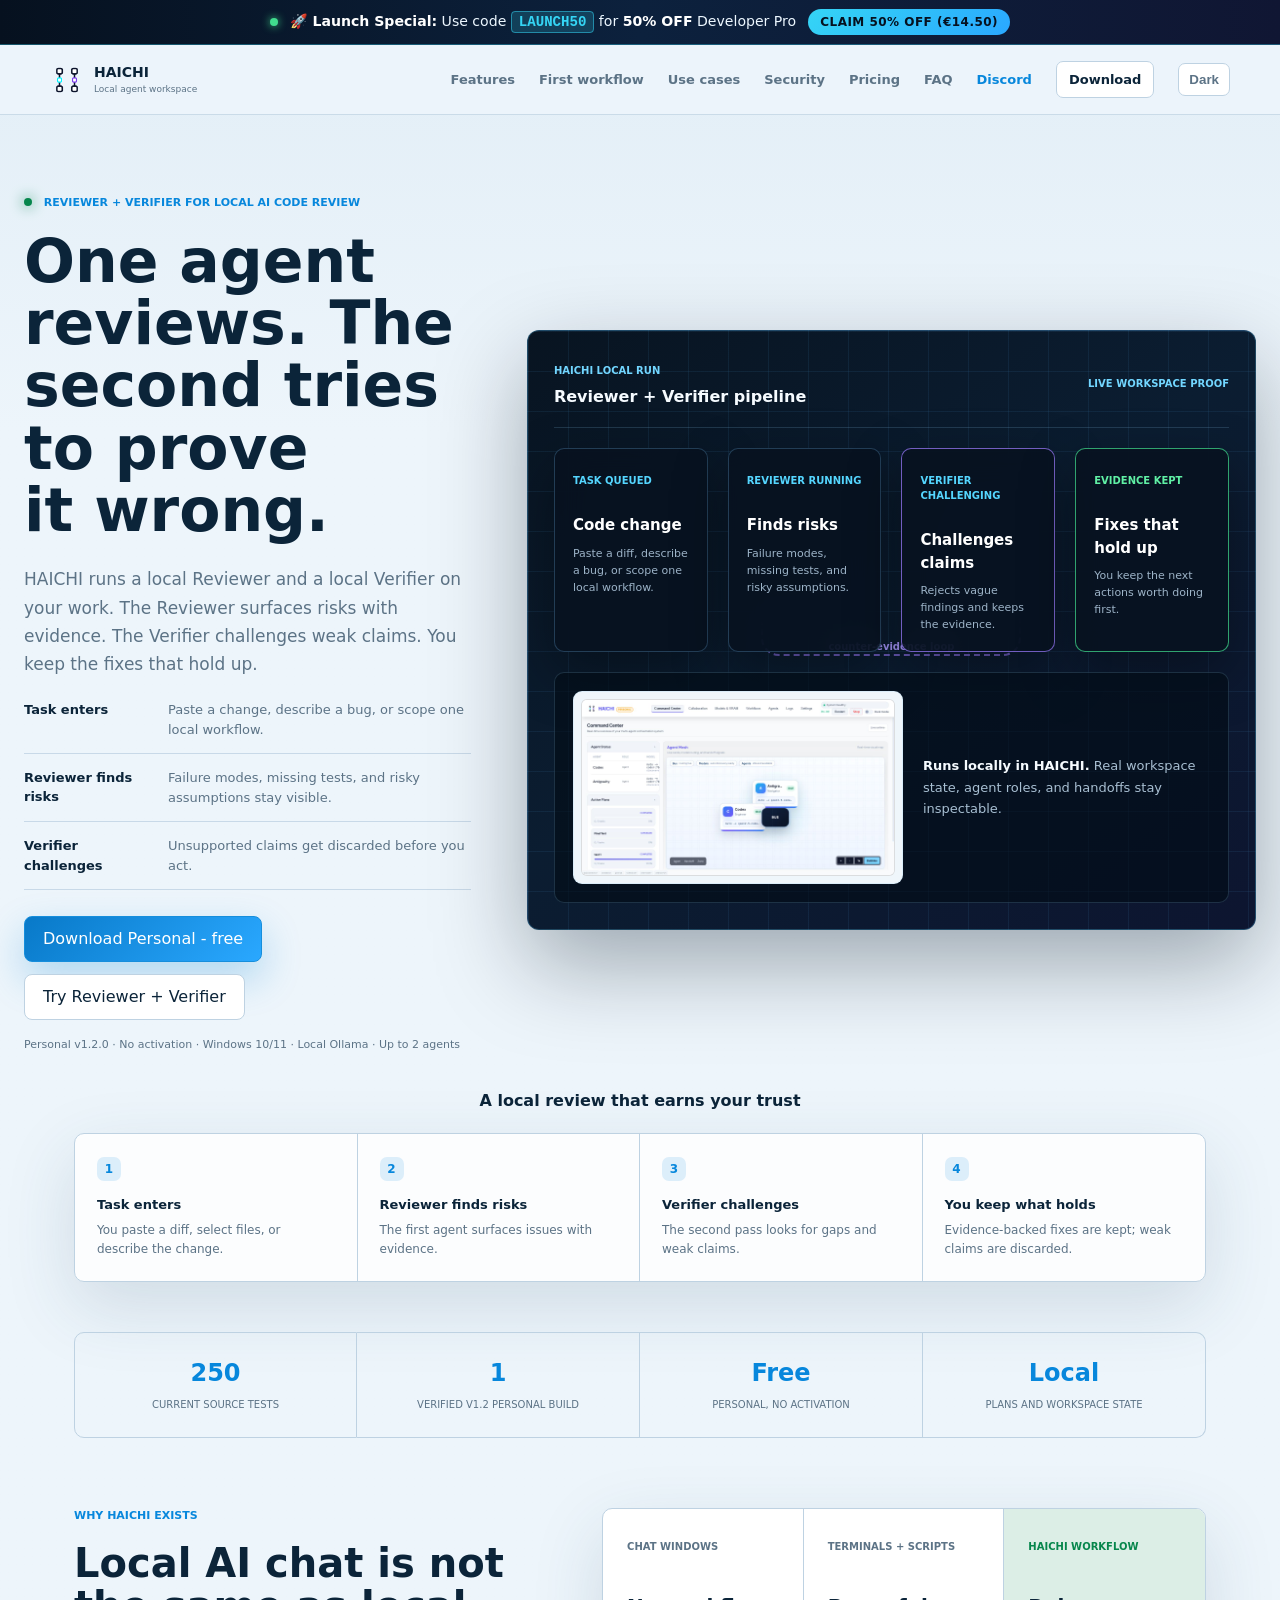
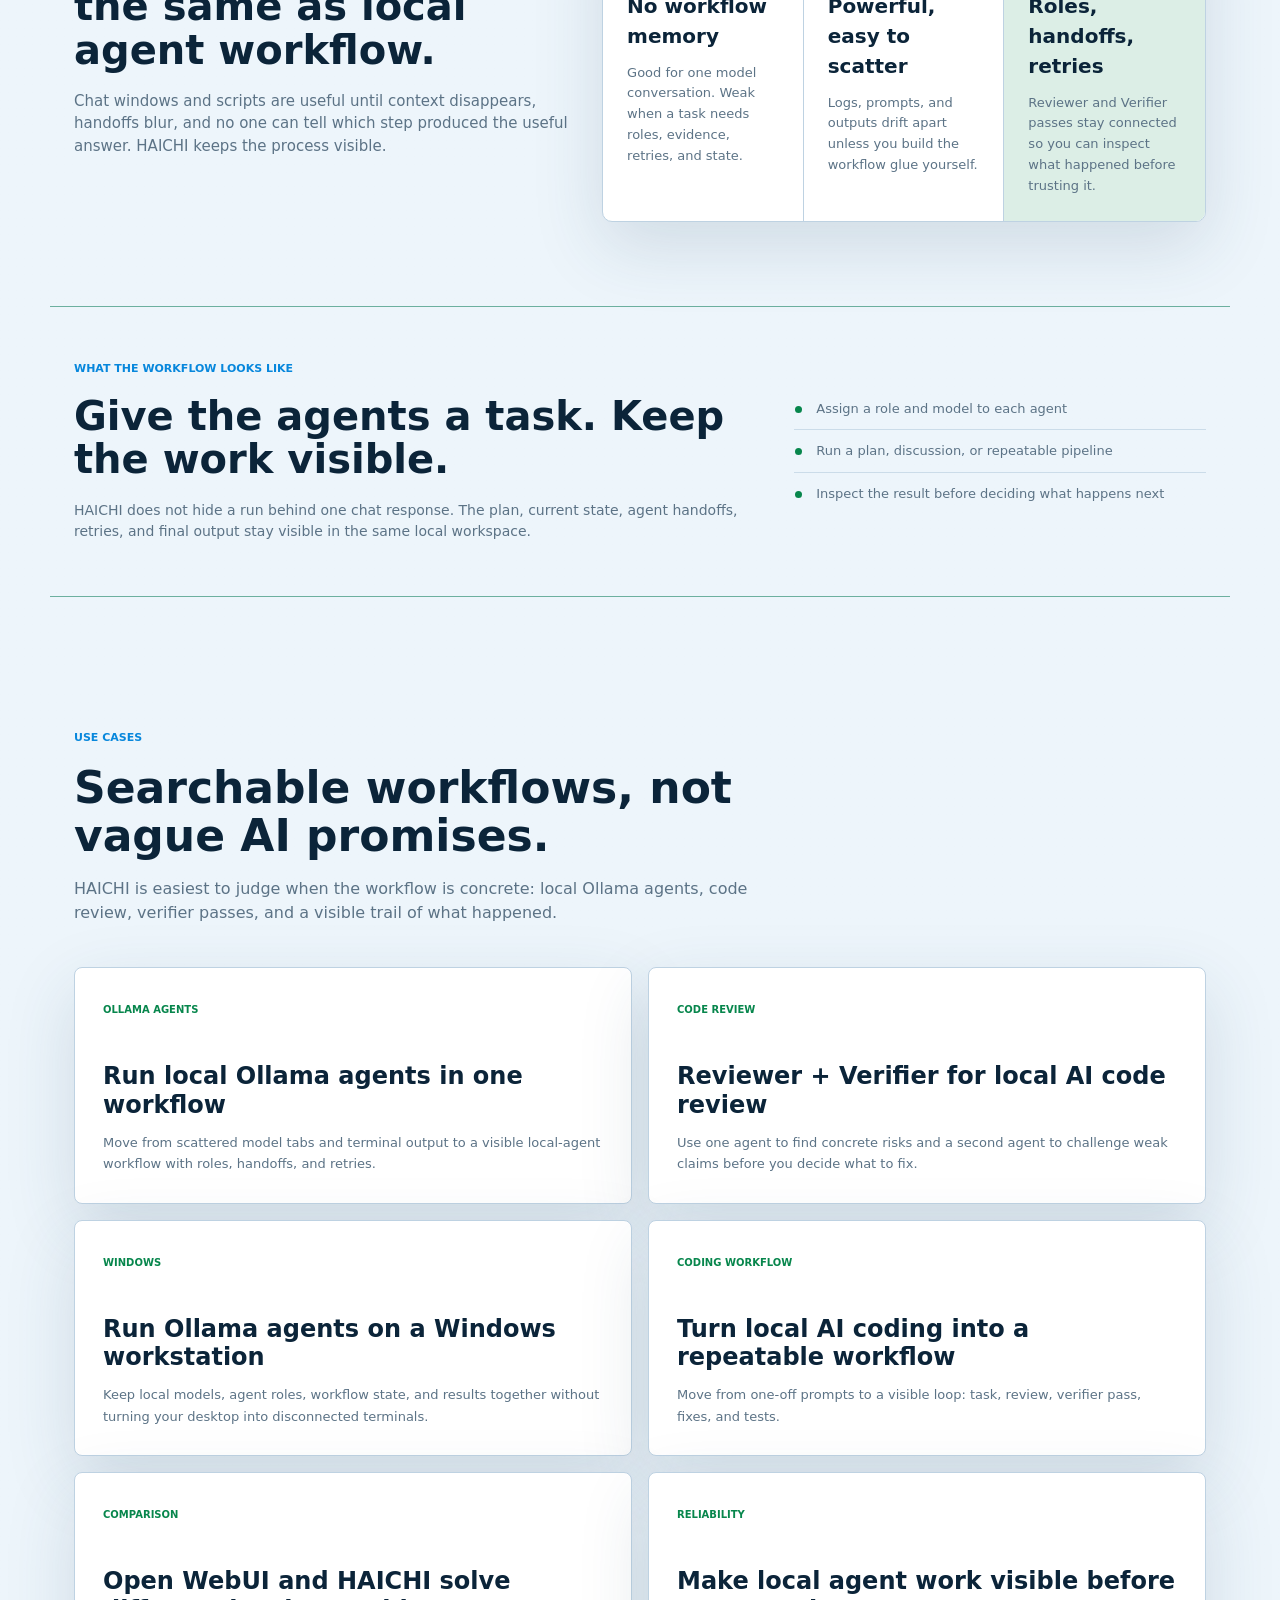
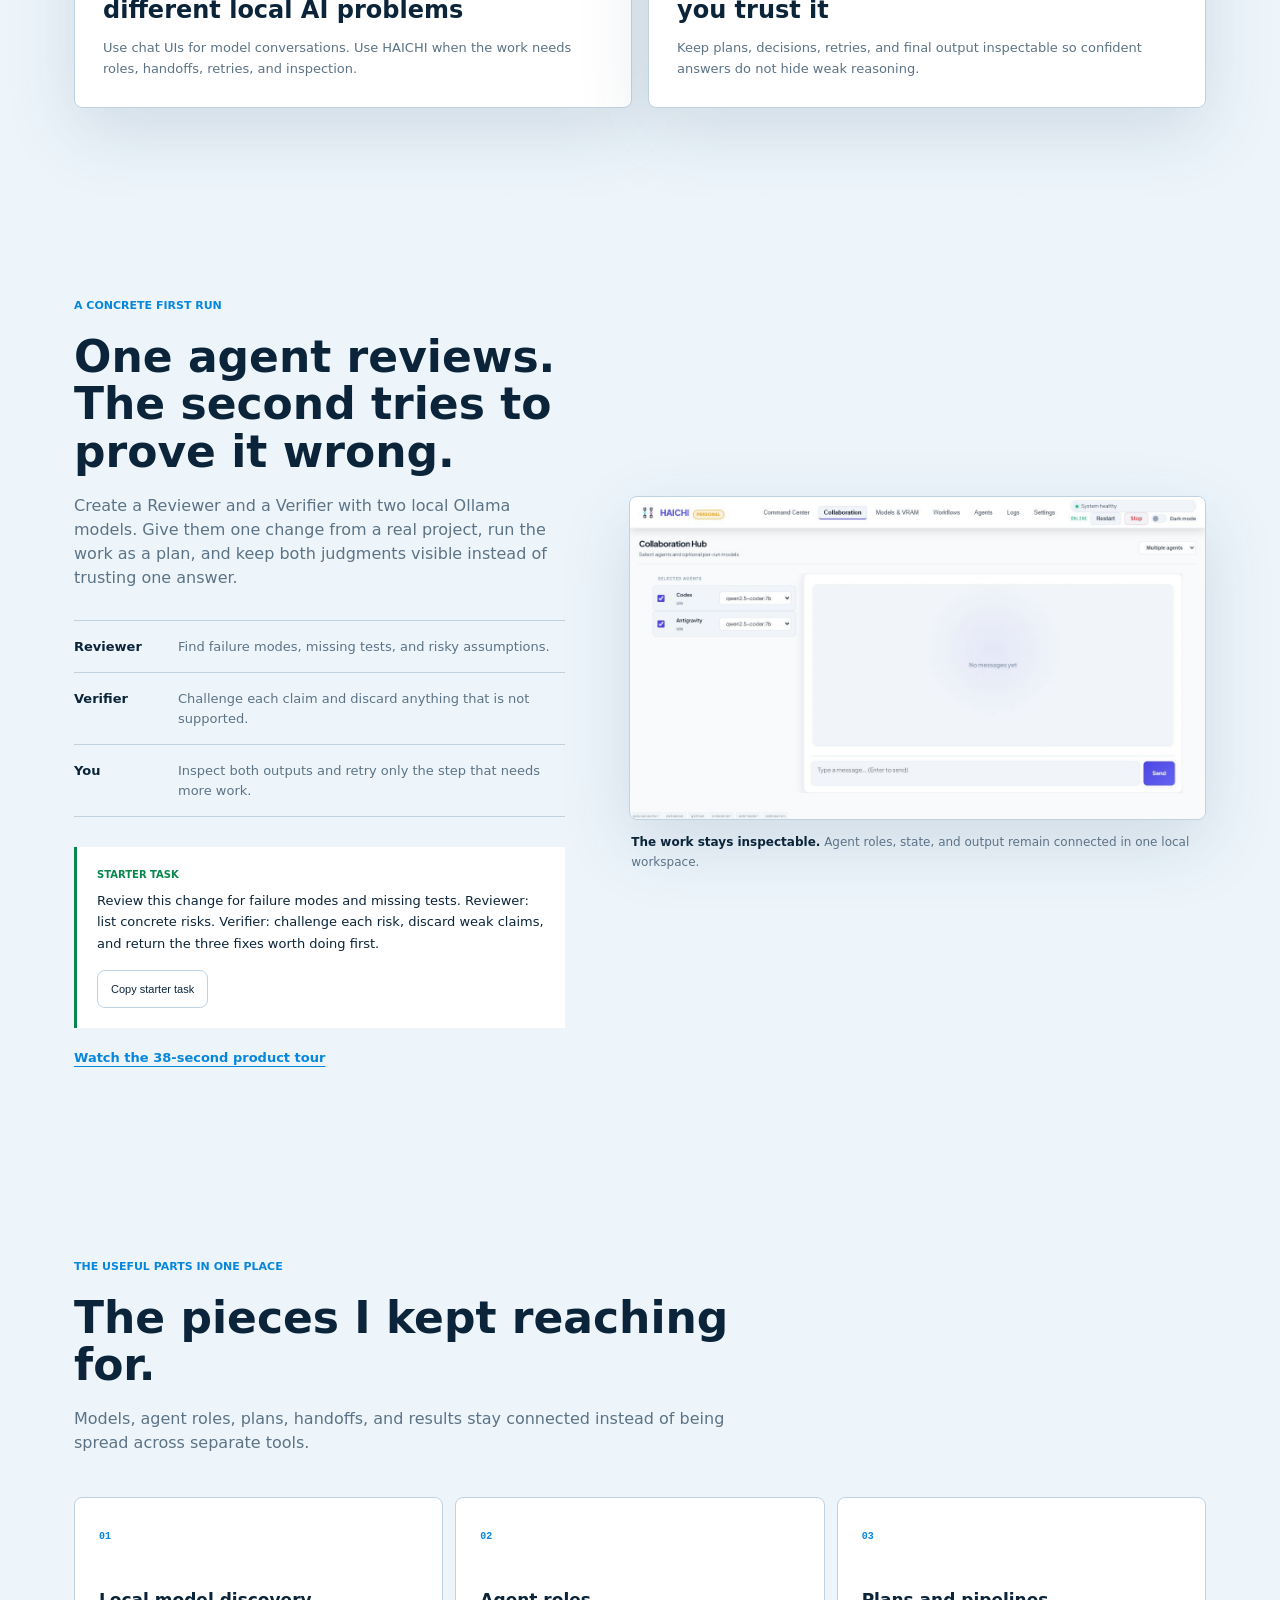
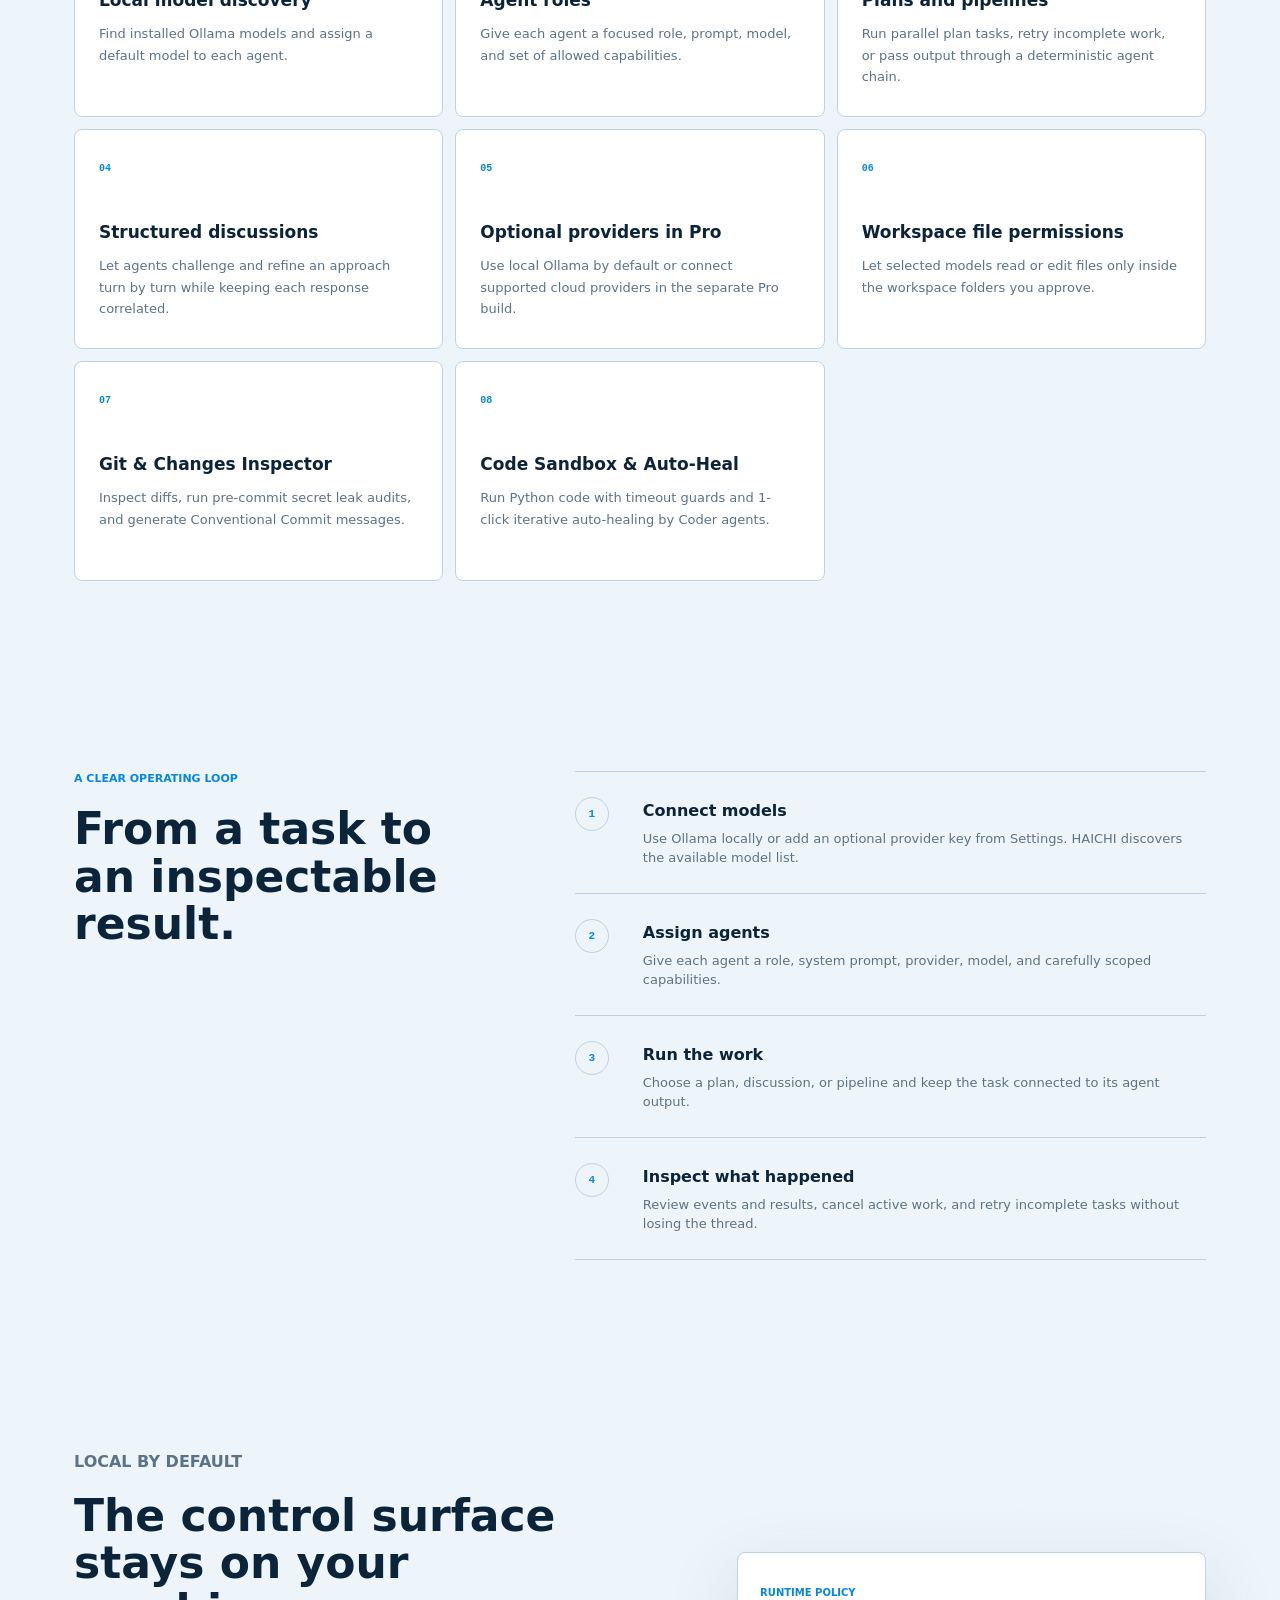
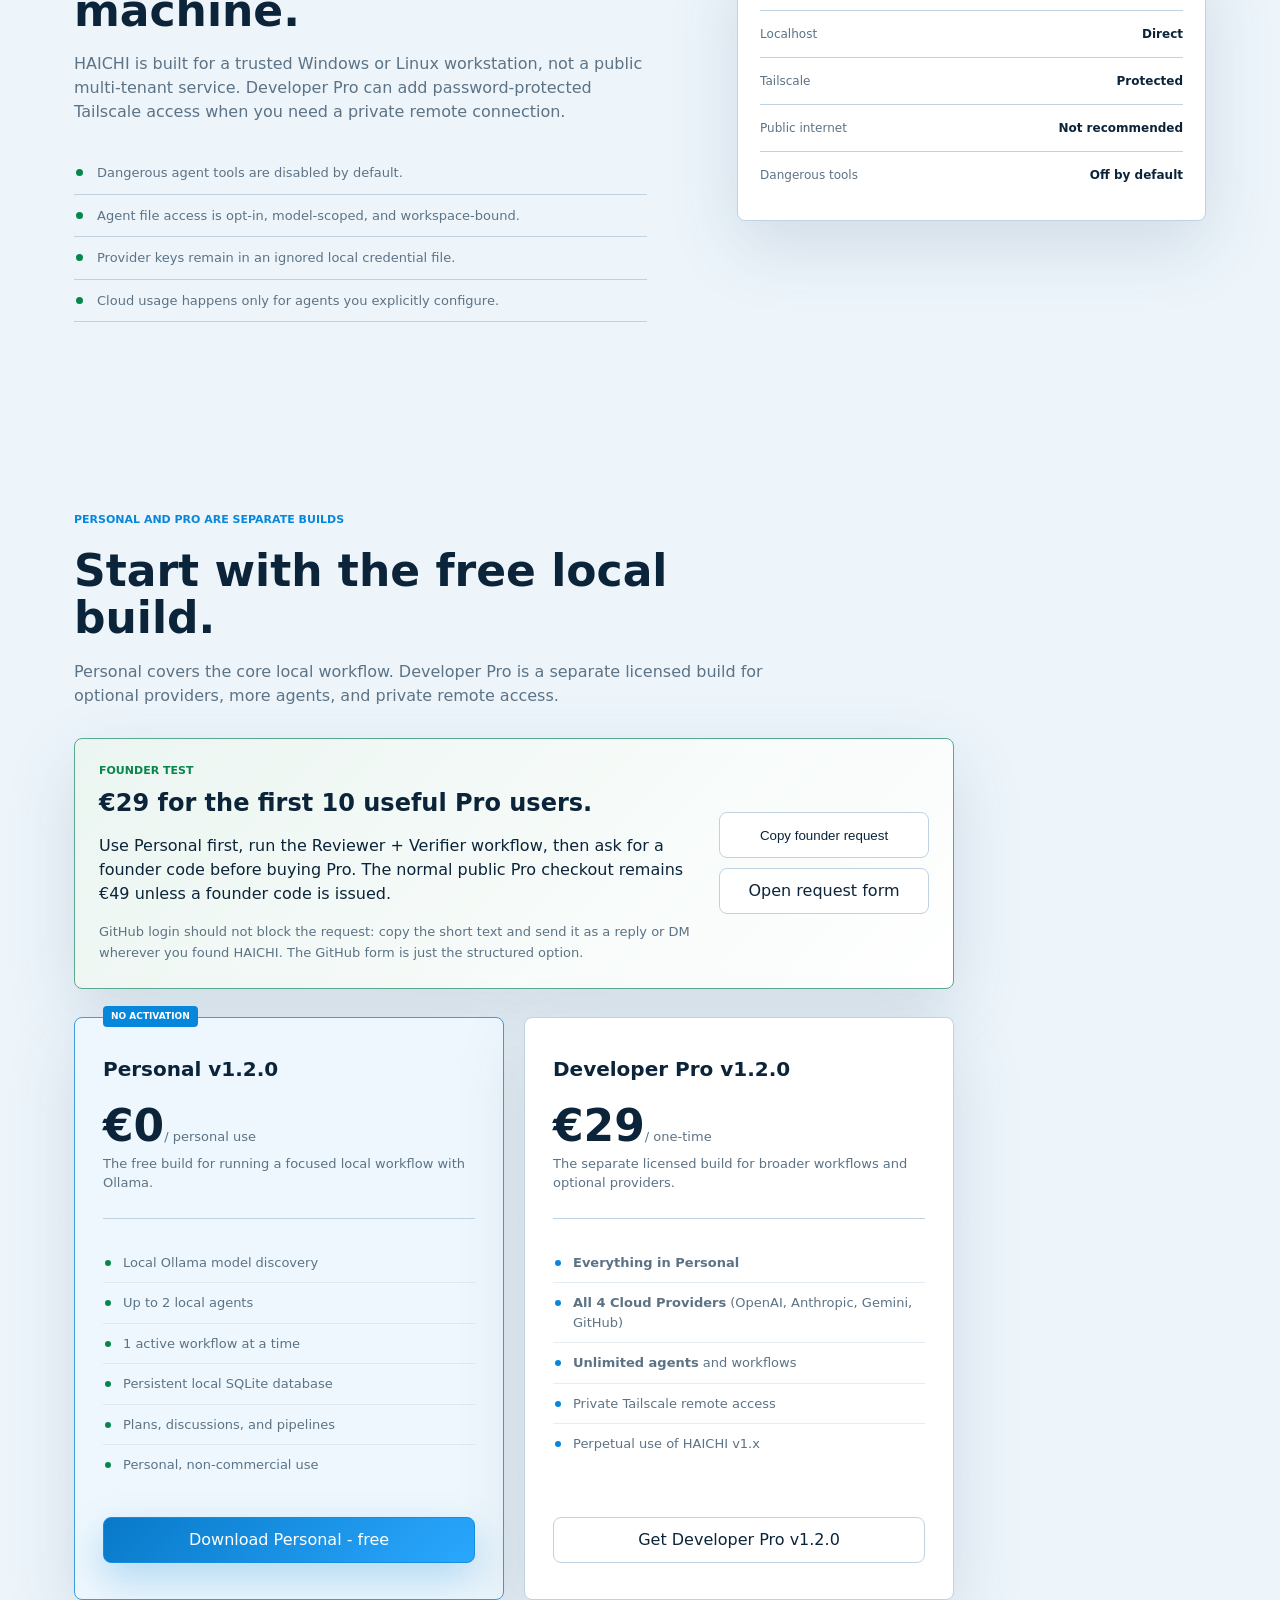
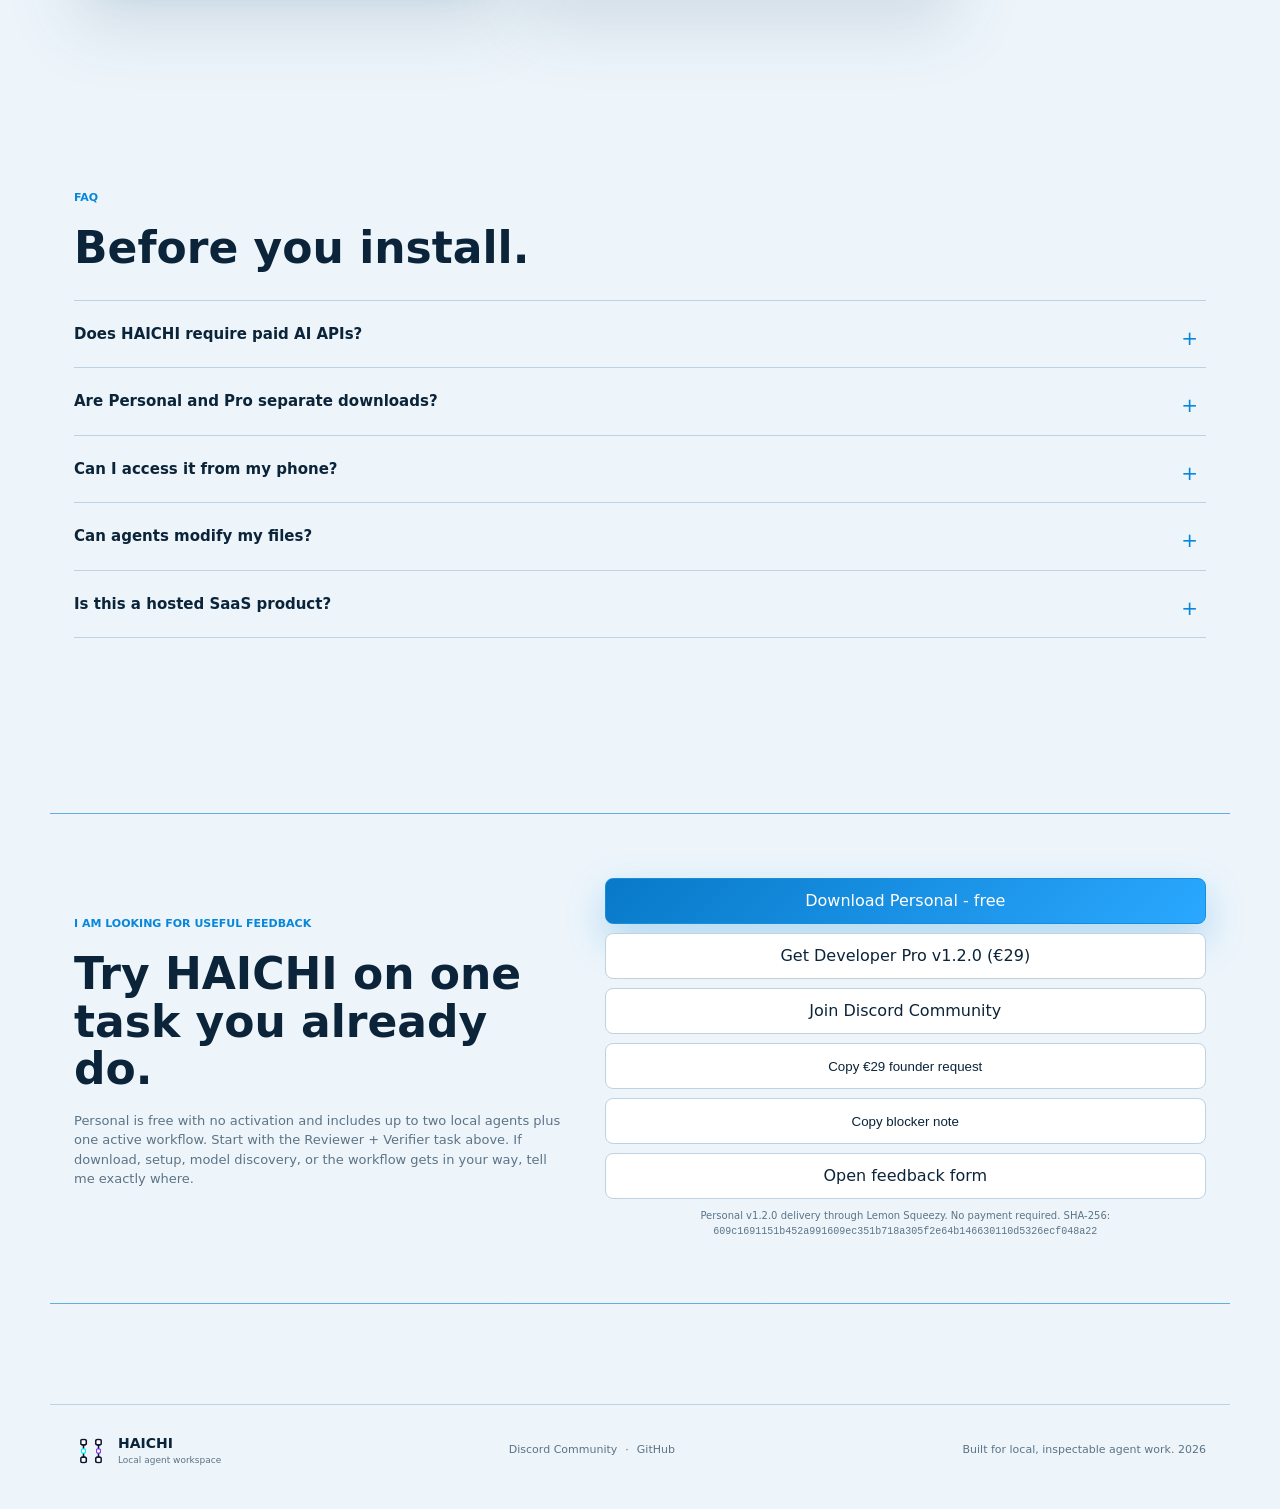
==== commit 537bac56: "Add Discord community links to navigation, download section, footer, and use cases" ====
--- a/index.html
+++ b/index.html
@@ -133,6 +133,7 @@
       <a href="#security">Security</a>
       <a href="#pricing">Pricing</a>
       <a href="#faq">FAQ</a>
+      <a href="https://discord.gg/aQ34vxMuF" target="_blank" rel="noopener noreferrer" class="nav-discord">Discord</a>
       <a class="nav-cta" href="#download">Download</a>
     </nav>
     <button class="theme-toggle" type="button" aria-label="Switch color theme">Light</button>
@@ -442,6 +443,7 @@
       <div class="download-actions">
         <a class="button primary" href="https://haichi.lemonsqueezy.com/checkout/buy/719fddae-0c70-4f2d-9127-0a2222c418ca" data-track="checkout_click" data-edition="personal" data-placement="download">Download Personal - free</a>
         <a class="button secondary" href="https://haichi.lemonsqueezy.com/checkout/buy/80cf9d56-652b-4b5e-baf9-1cf53c7b4eab" data-track="checkout_click" data-edition="developer_pro" data-placement="download">Get Developer Pro v1.2.0 (&euro;29)</a>
+        <a class="button secondary" href="https://discord.gg/aQ34vxMuF" target="_blank" rel="noopener noreferrer" data-placement="download">Join Discord Community</a>
         <button class="button secondary copy-workflow" type="button" data-copy-text="Hi, I tried HAICHI Personal and the Reviewer -> Verifier workflow. I want the €29 founder code for Developer Pro. My OS: ____. What worked or blocked me: ____." data-copy-label="Founder request copied">Copy &euro;29 founder request</button>
         <button class="button secondary copy-workflow" type="button" data-copy-text="HAICHI blocker: I tried to use HAICHI on ____. I got blocked at ____. My OS is ____. Exact error or missing step: ____." data-copy-label="Blocker note copied">Copy blocker note</button>
         <a class="button secondary" href="https://github.com/njoylt/HAICHI-Website/issues/new?template=early-user-feedback.yml" data-track="feedback_form_click" data-placement="download">Open feedback form</a>
@@ -452,6 +454,11 @@
 
   <footer>
     <a class="brand footer-brand" href="#top"><img src="haichi-app-logo.png" alt="" class="brand-logo" aria-hidden="true"><span><strong>HAICHI</strong><small>Local agent workspace</small></span></a>
+    <div class="footer-links">
+      <a href="https://discord.gg/aQ34vxMuF" target="_blank" rel="noopener noreferrer">Discord Community</a>
+      <span aria-hidden="true">&middot;</span>
+      <a href="https://github.com/njoylt/ProjectHAICHI" target="_blank" rel="noopener noreferrer">GitHub</a>
+    </div>
     <p>Built for local, inspectable agent work. <span id="year"></span></p>
   </footer>
 
--- a/styles.css
+++ b/styles.css
@@ -790,4 +790,20 @@
   transform: translateY(-1px);
   box-shadow: 0 4px 14px rgba(53, 213, 245, 0.6);
 }
-
+/* Discord and Community additions */
+.nav-discord {
+  color: var(--blue) !important;
+}
+.footer-links {
+  display: flex;
+  align-items: center;
+  gap: 8px;
+}
+.footer-links a {
+  color: var(--muted);
+  text-decoration: none;
+}
+.footer-links a:hover {
+  color: var(--text);
+  text-decoration: underline;
+}
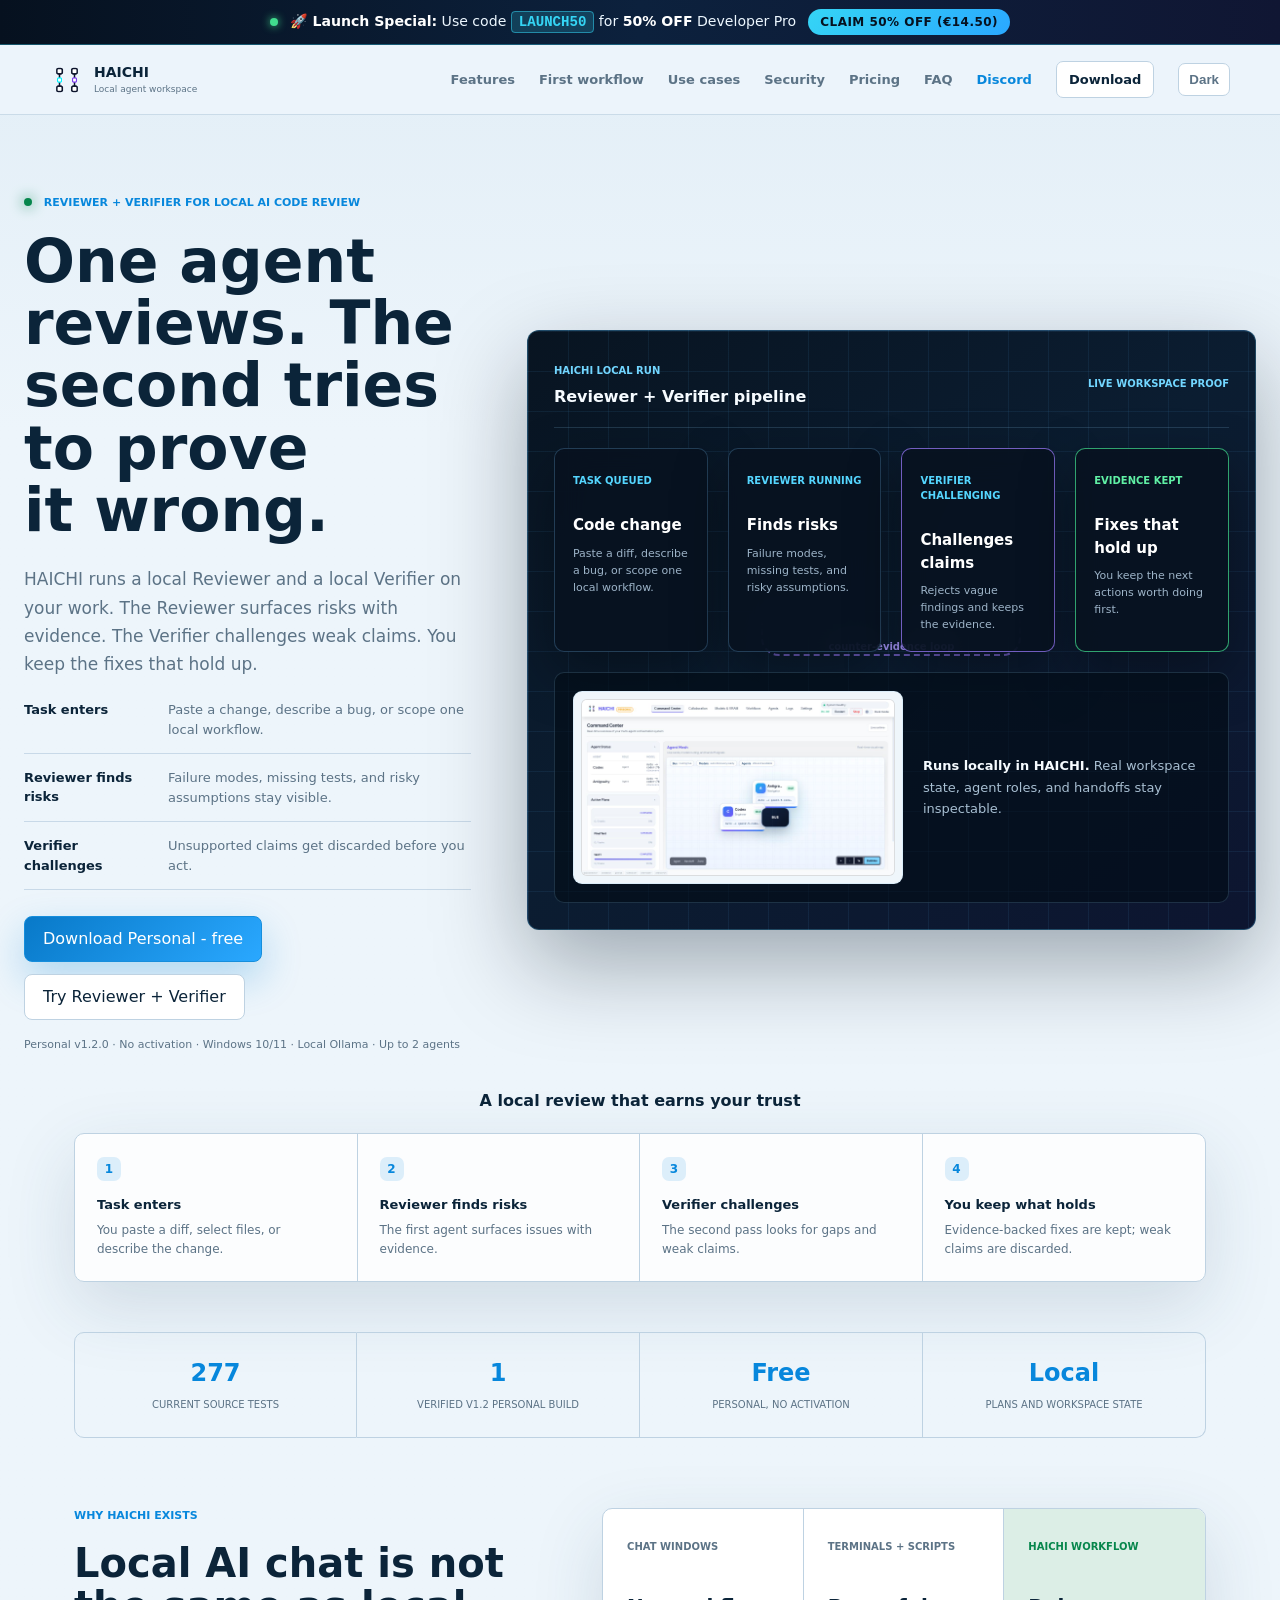
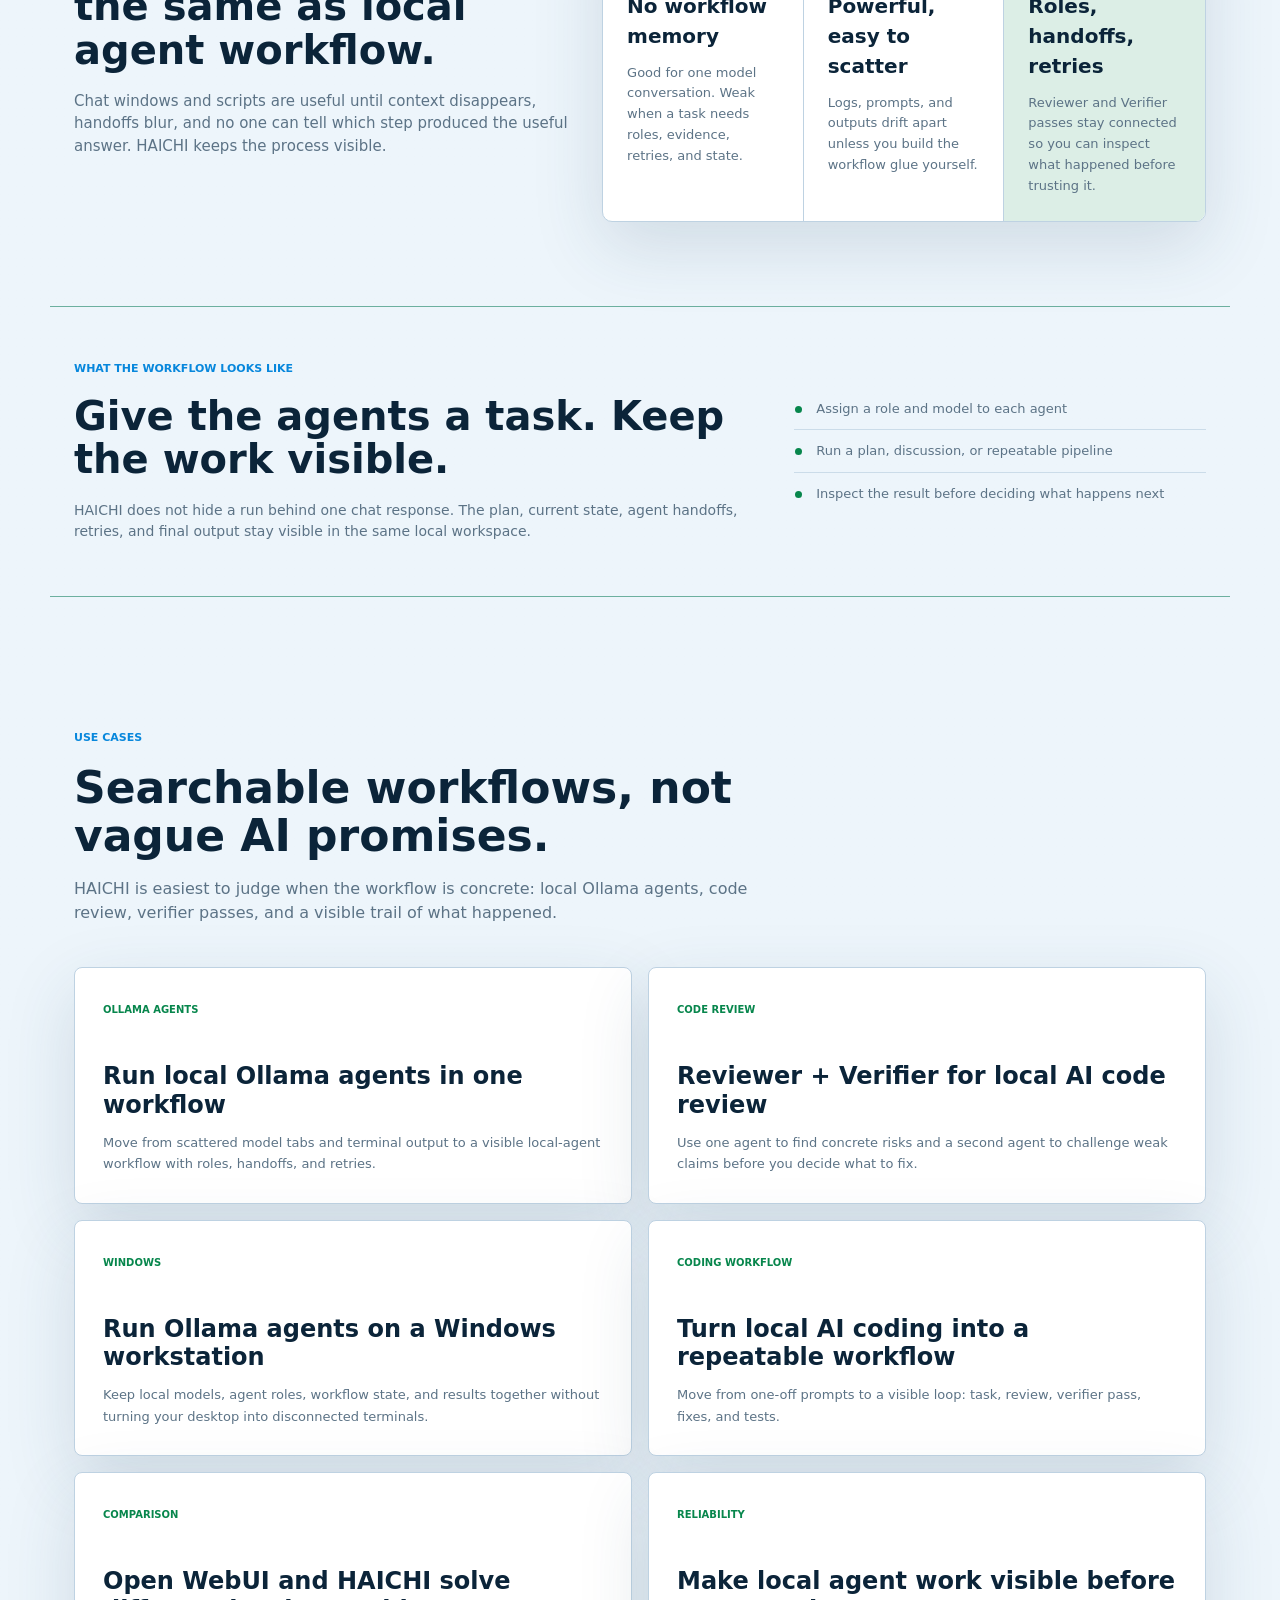
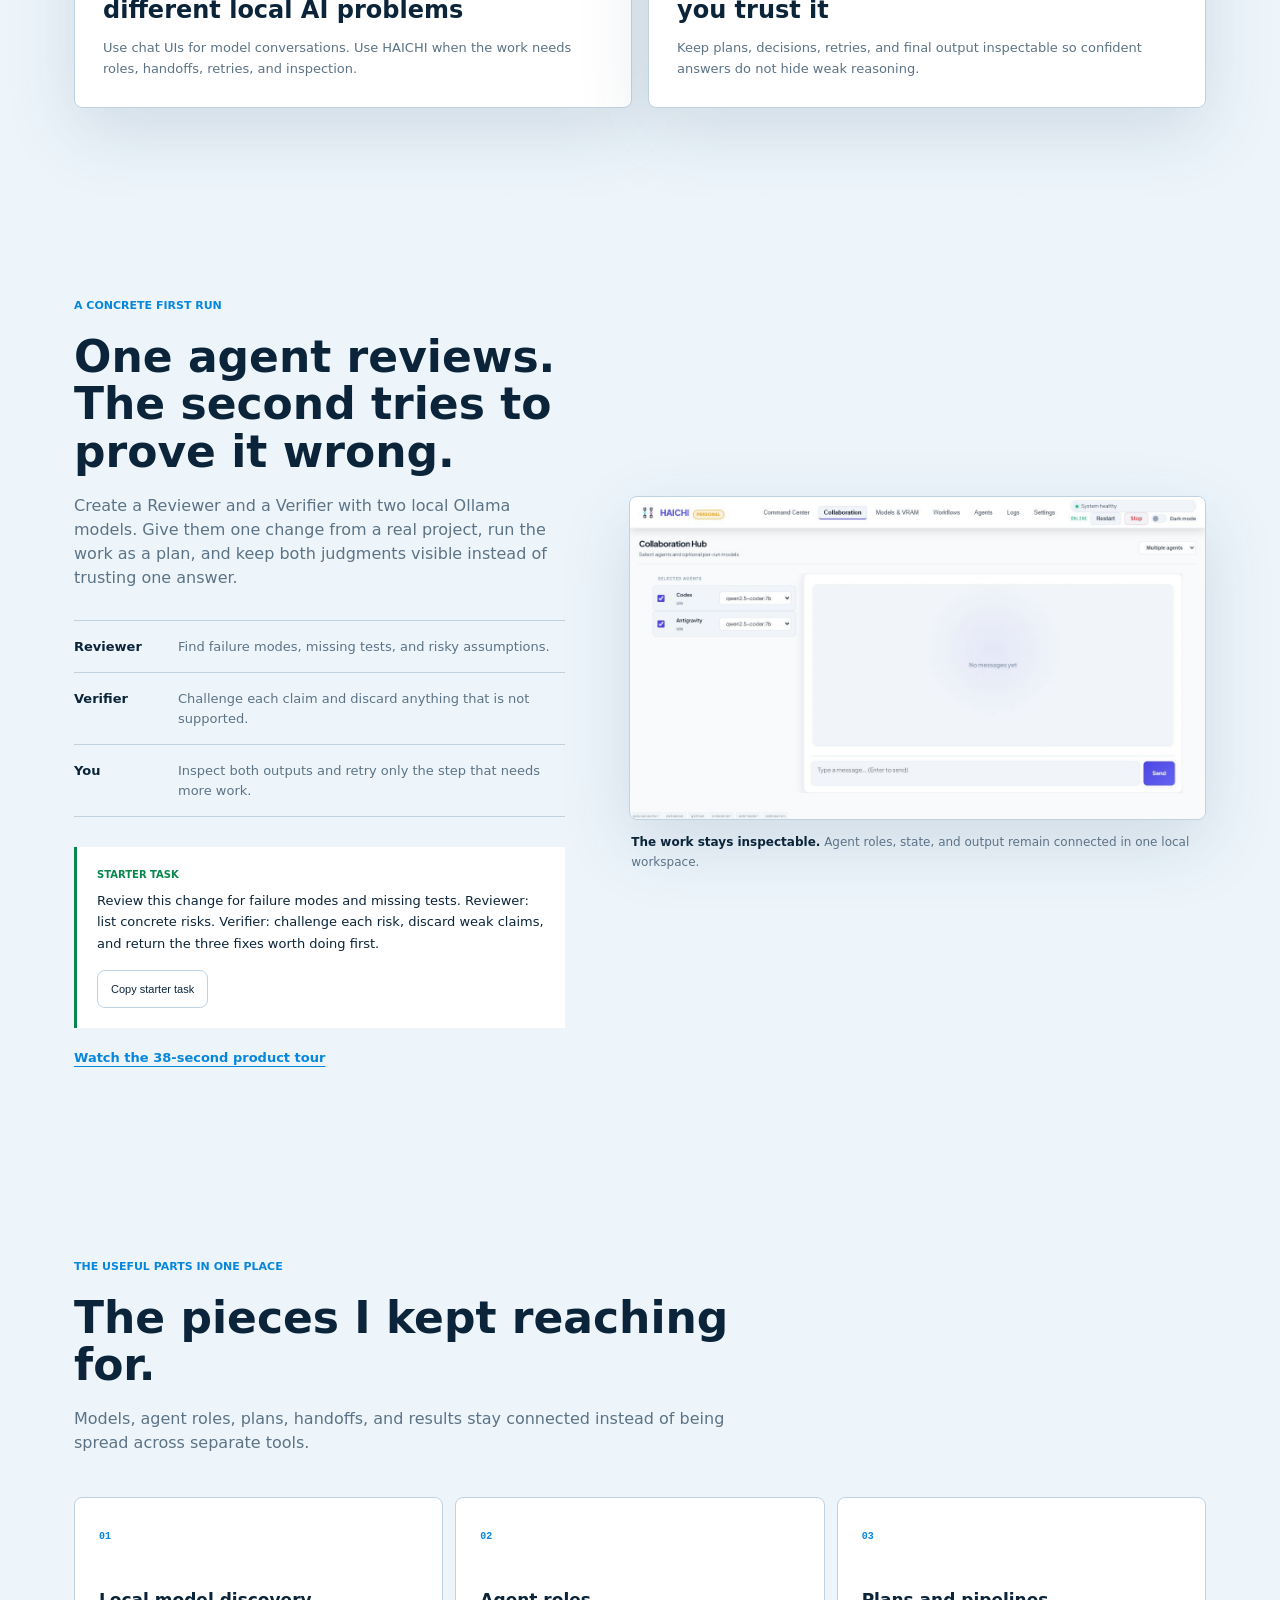
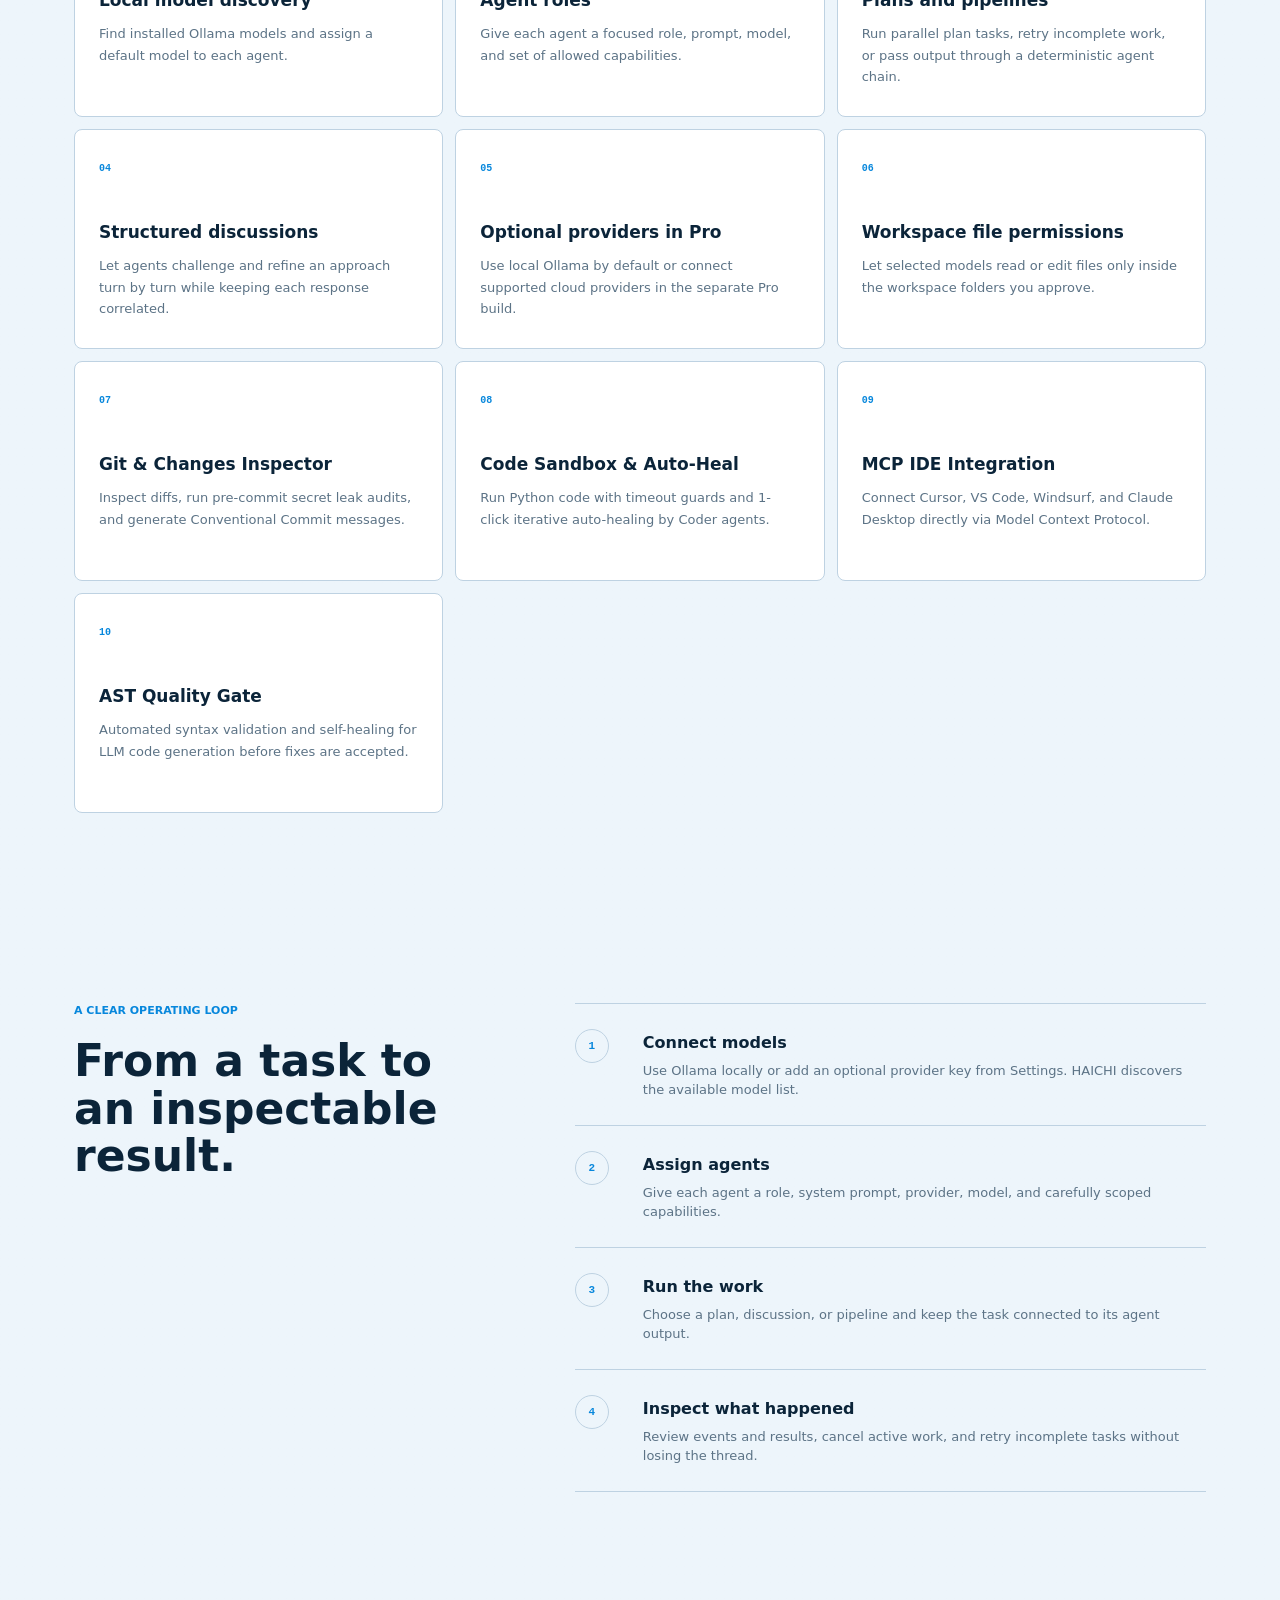
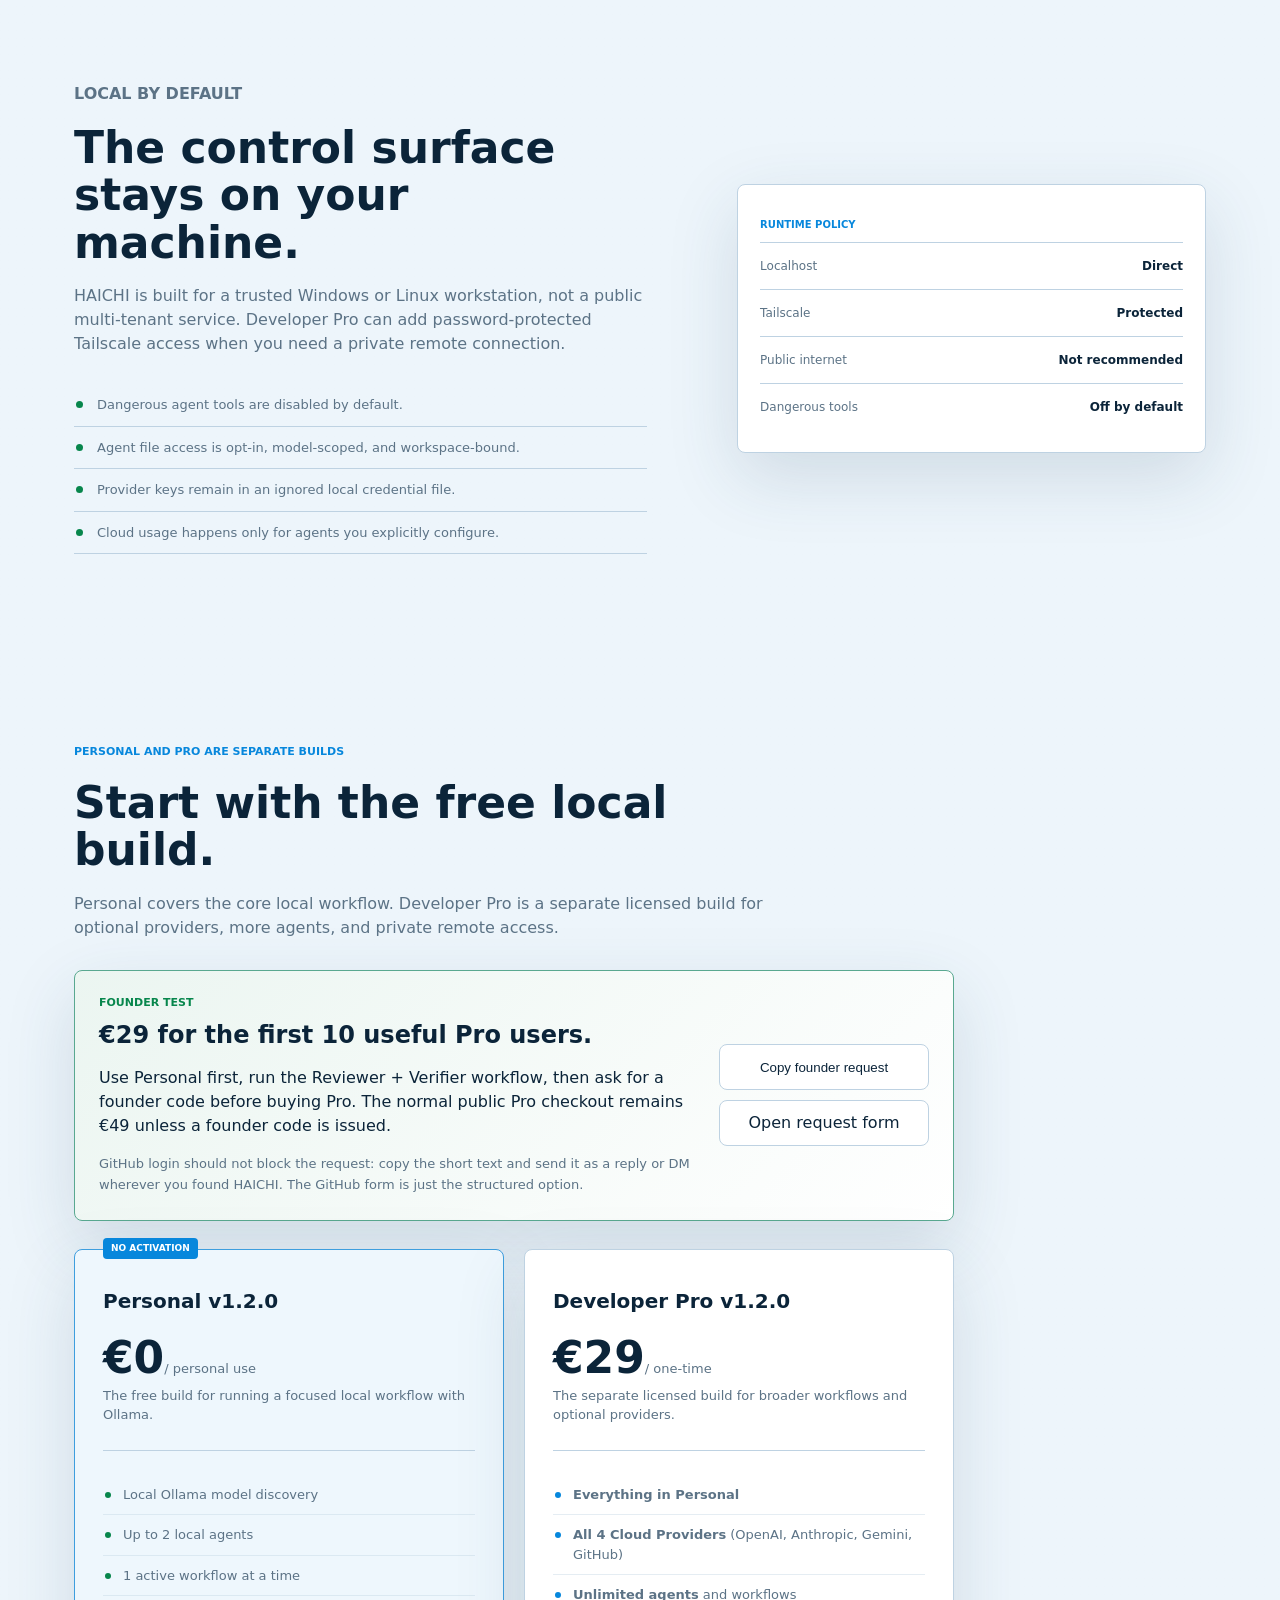
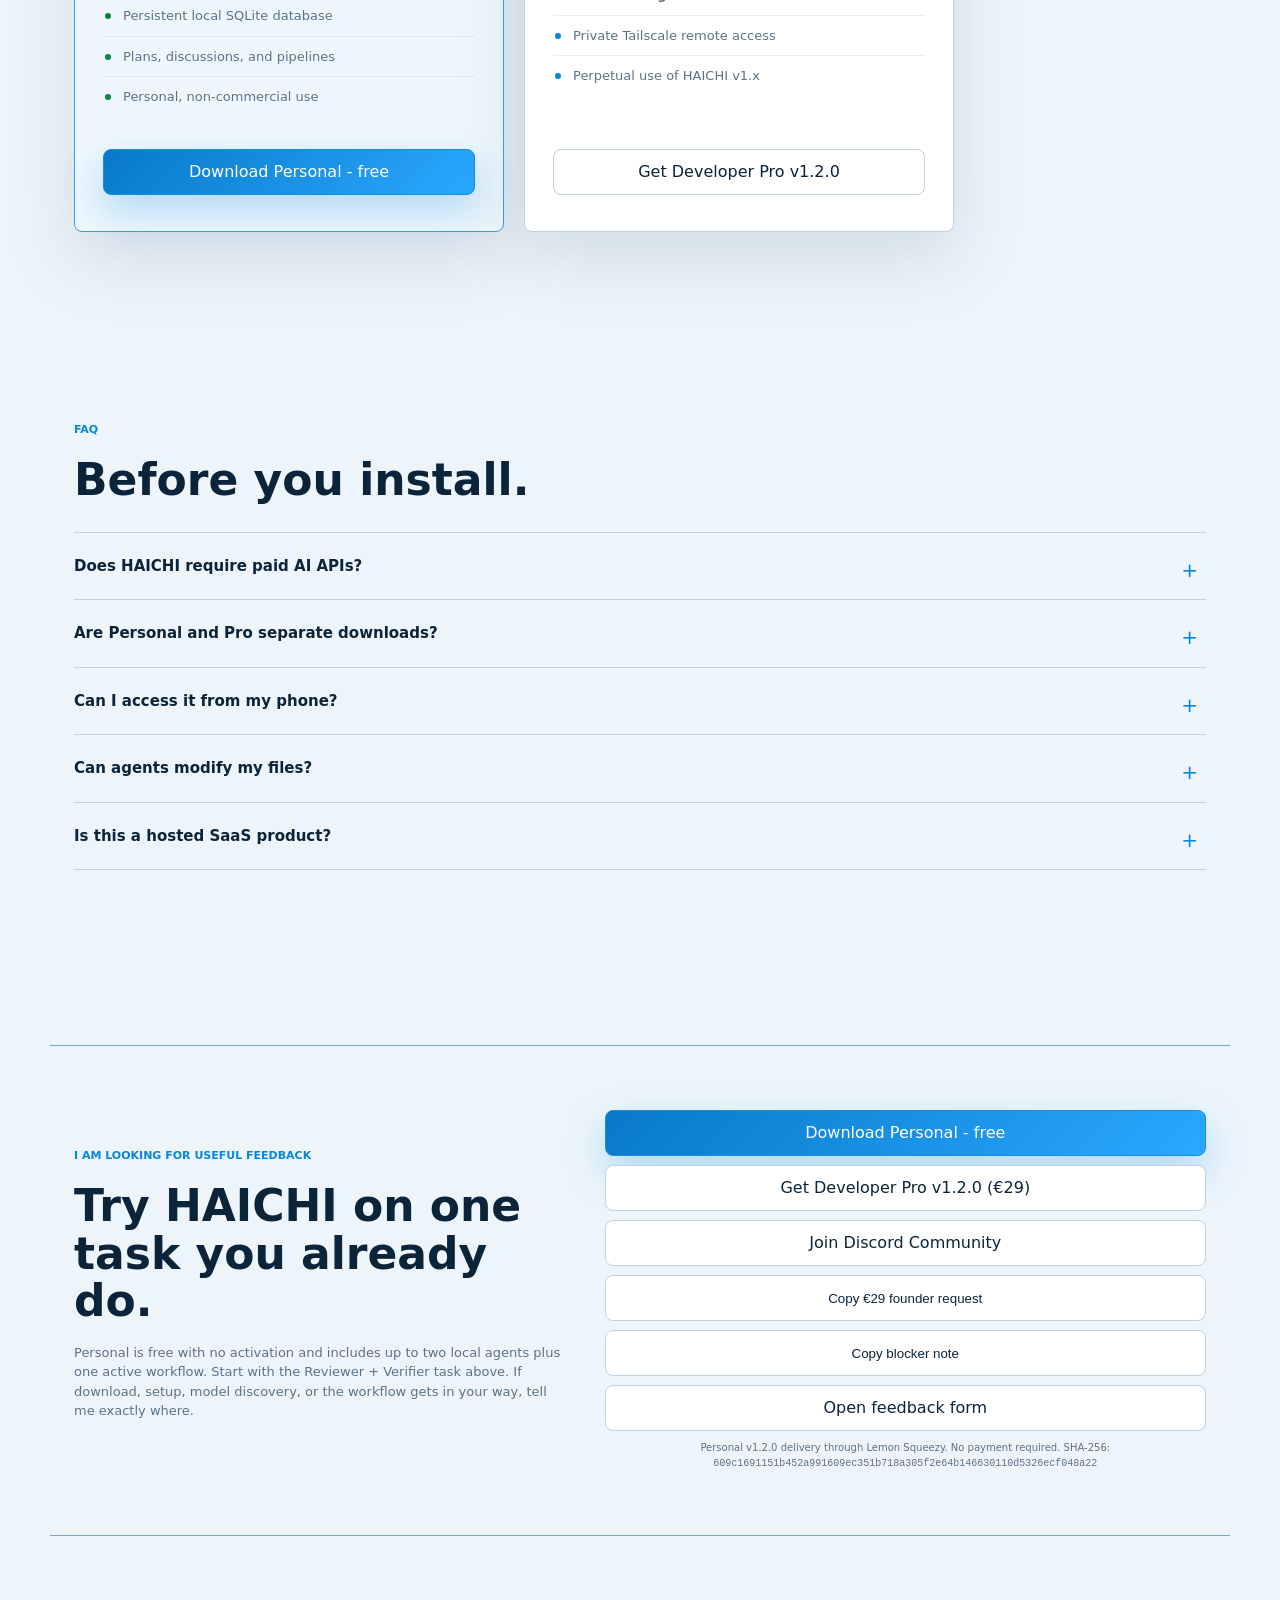
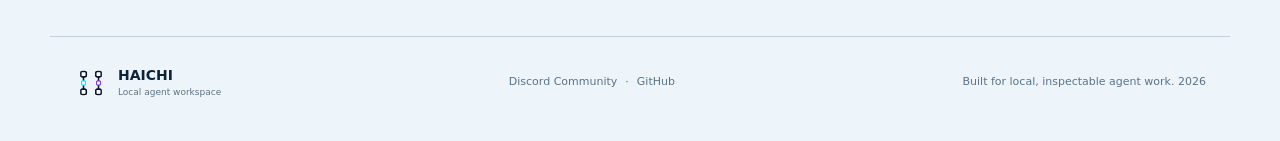
==== commit 717e4f75: "feat(landing): highlight MCP IDE integration, AST Quality Gate, and update verified tests to 277" ====
--- a/index.html
+++ b/index.html
@@ -209,7 +209,7 @@
     </section>
 
     <section class="proof" aria-label="Product verification">
-      <div><strong>250</strong><span>current source tests</span></div>
+      <div><strong>277</strong><span>current source tests</span></div>
       <div><strong>1</strong><span>verified v1.2 Personal build</span></div>
       <div><strong>Free</strong><span>Personal, no activation</span></div>
       <div><strong>Local</strong><span>plans and workspace state</span></div>
@@ -331,6 +331,8 @@
         <article><span>06</span><h3>Workspace file permissions</h3><p>Let selected models read or edit files only inside the workspace folders you approve.</p></article>
         <article><span>07</span><h3>Git &amp; Changes Inspector</h3><p>Inspect diffs, run pre-commit secret leak audits, and generate Conventional Commit messages.</p></article>
         <article><span>08</span><h3>Code Sandbox &amp; Auto-Heal</h3><p>Run Python code with timeout guards and 1-click iterative auto-healing by Coder agents.</p></article>
+        <article><span>09</span><h3>MCP IDE Integration</h3><p>Connect Cursor, VS Code, Windsurf, and Claude Desktop directly via Model Context Protocol.</p></article>
+        <article><span>10</span><h3>AST Quality Gate</h3><p>Automated syntax validation and self-healing for LLM code generation before fixes are accepted.</p></article>
       </div>
     </section>
 
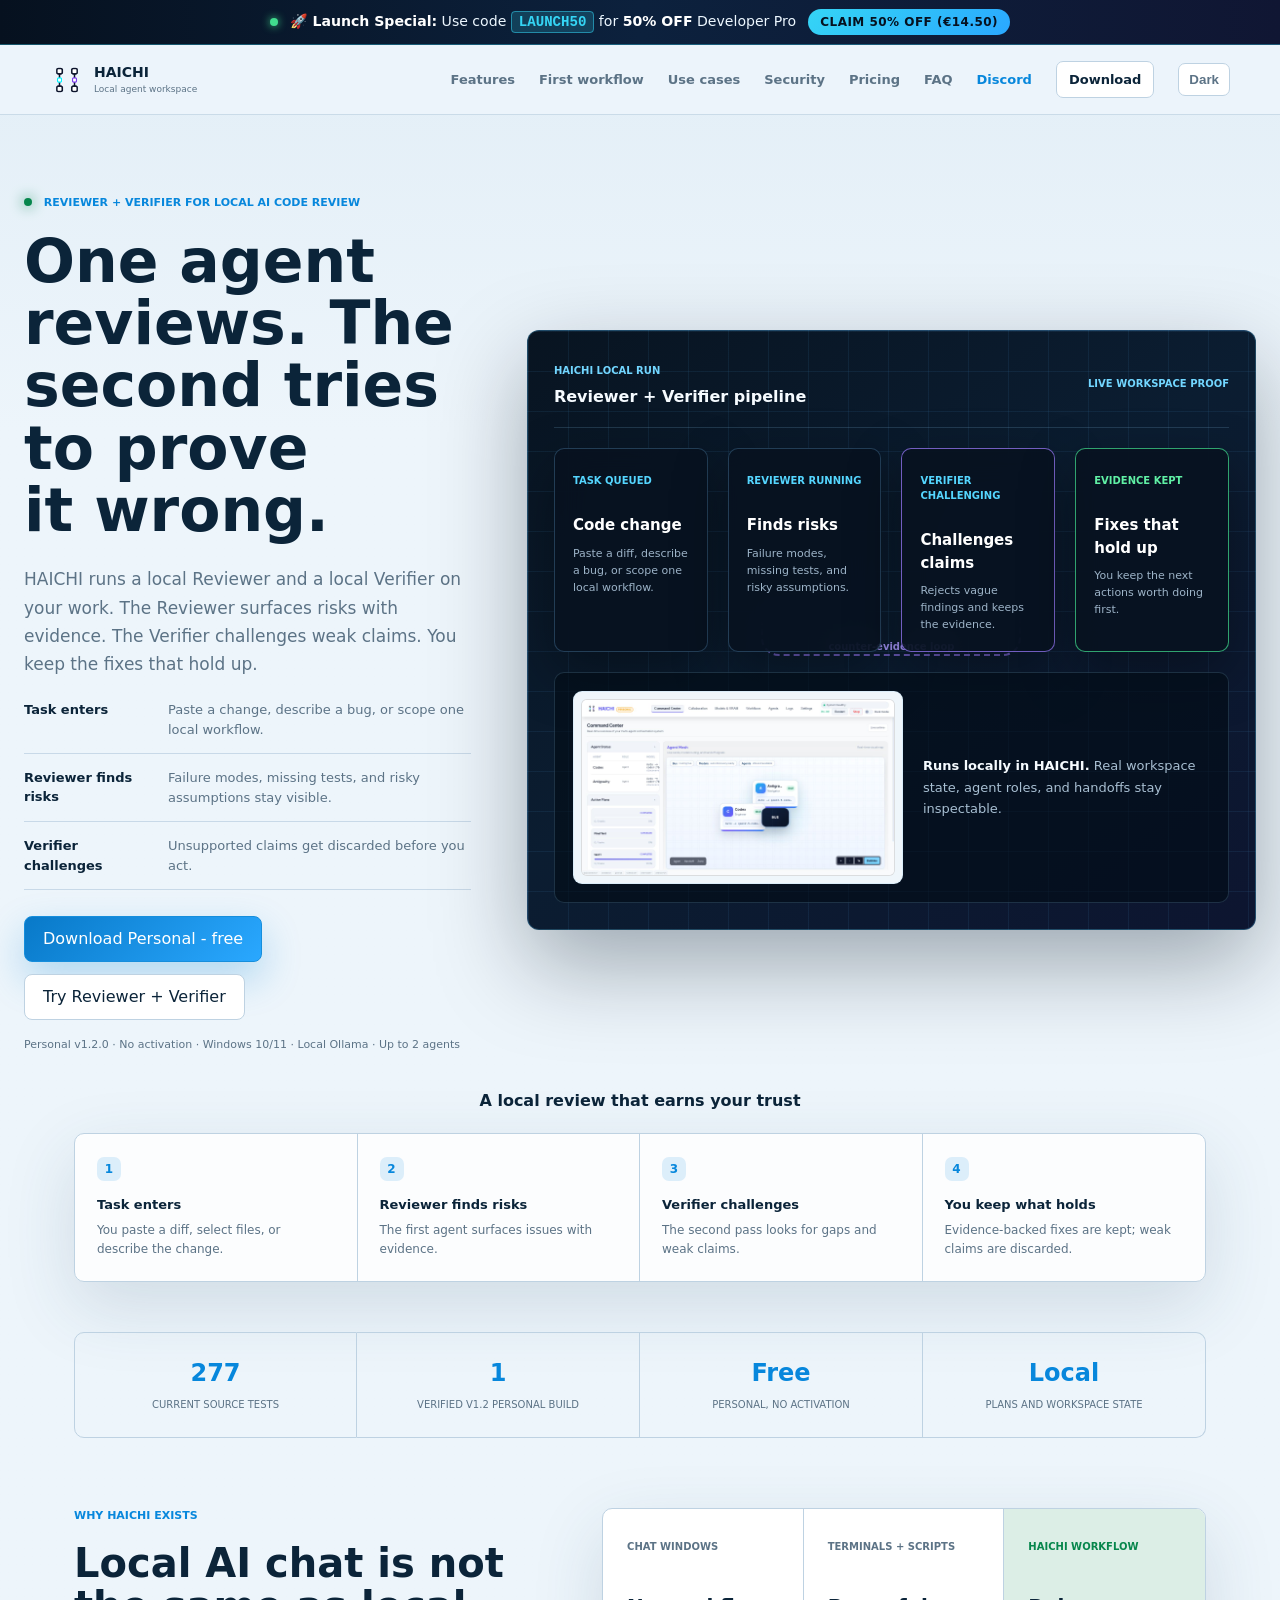
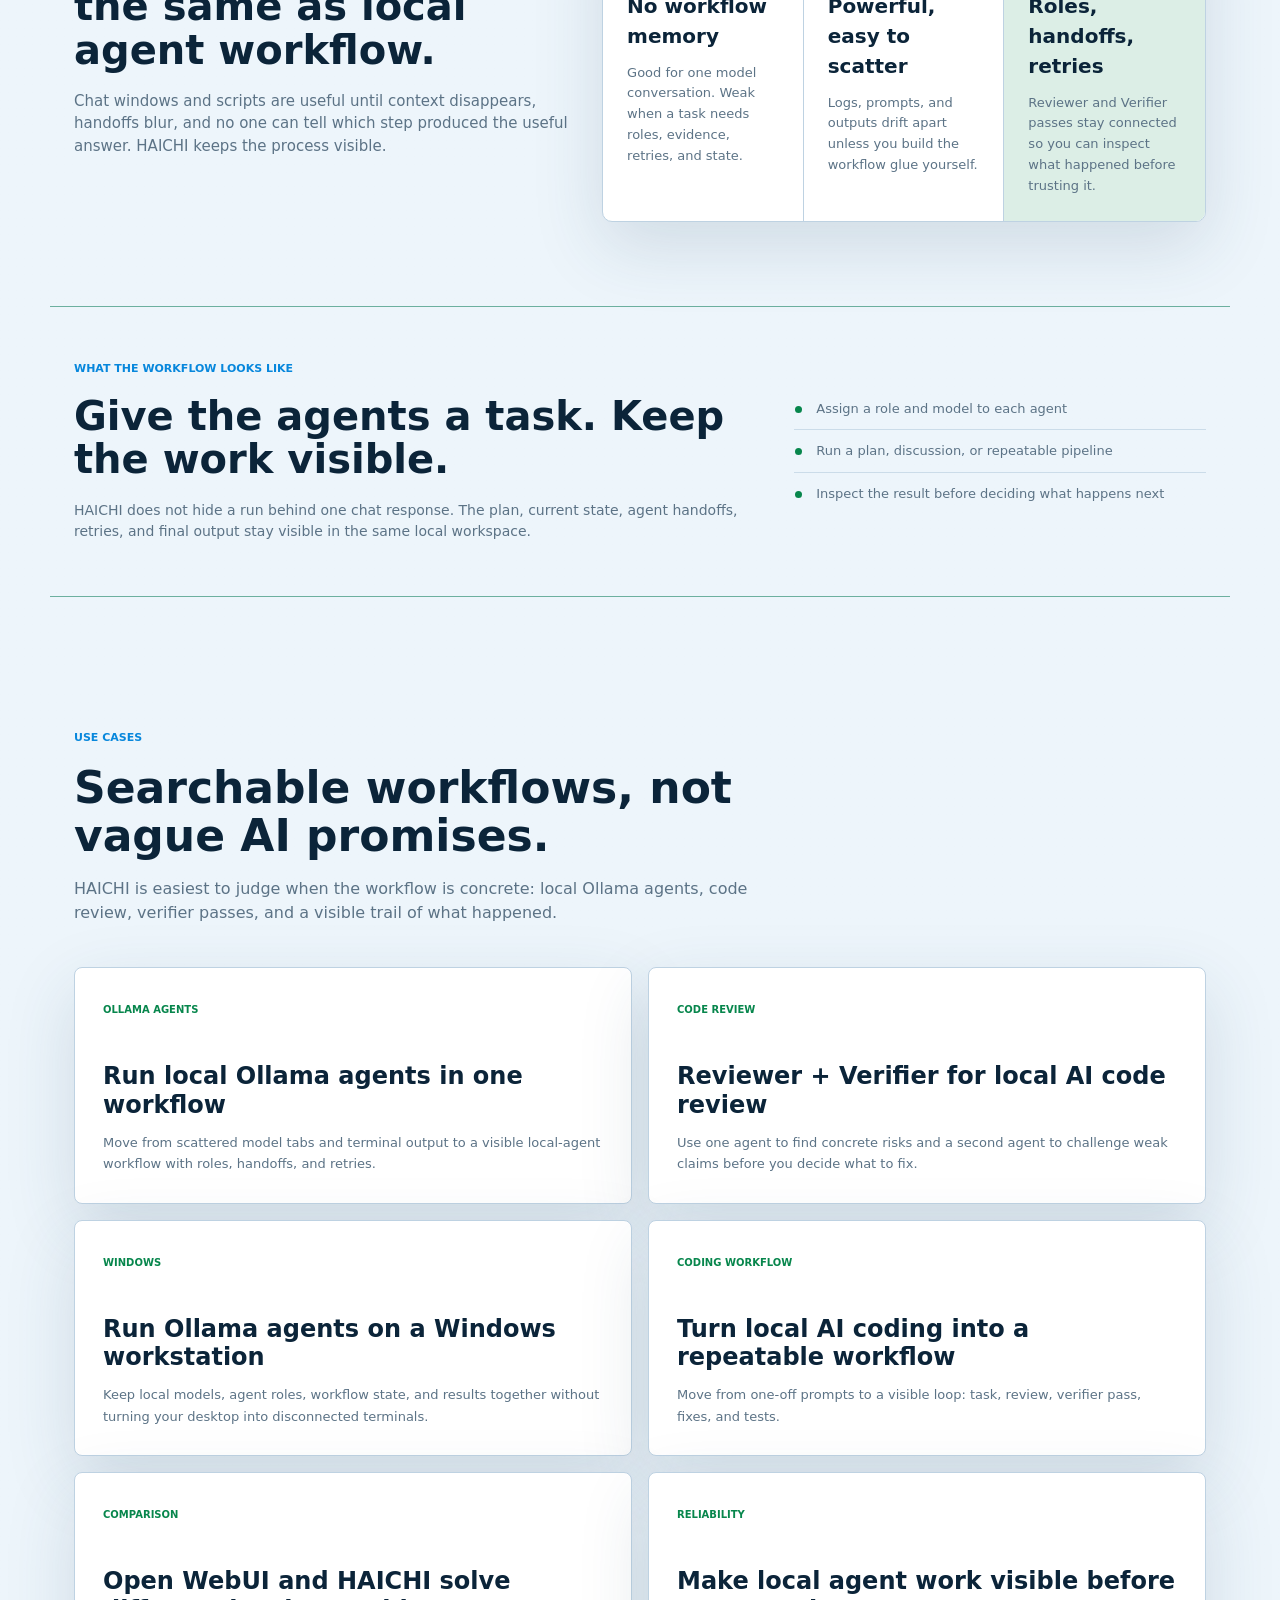
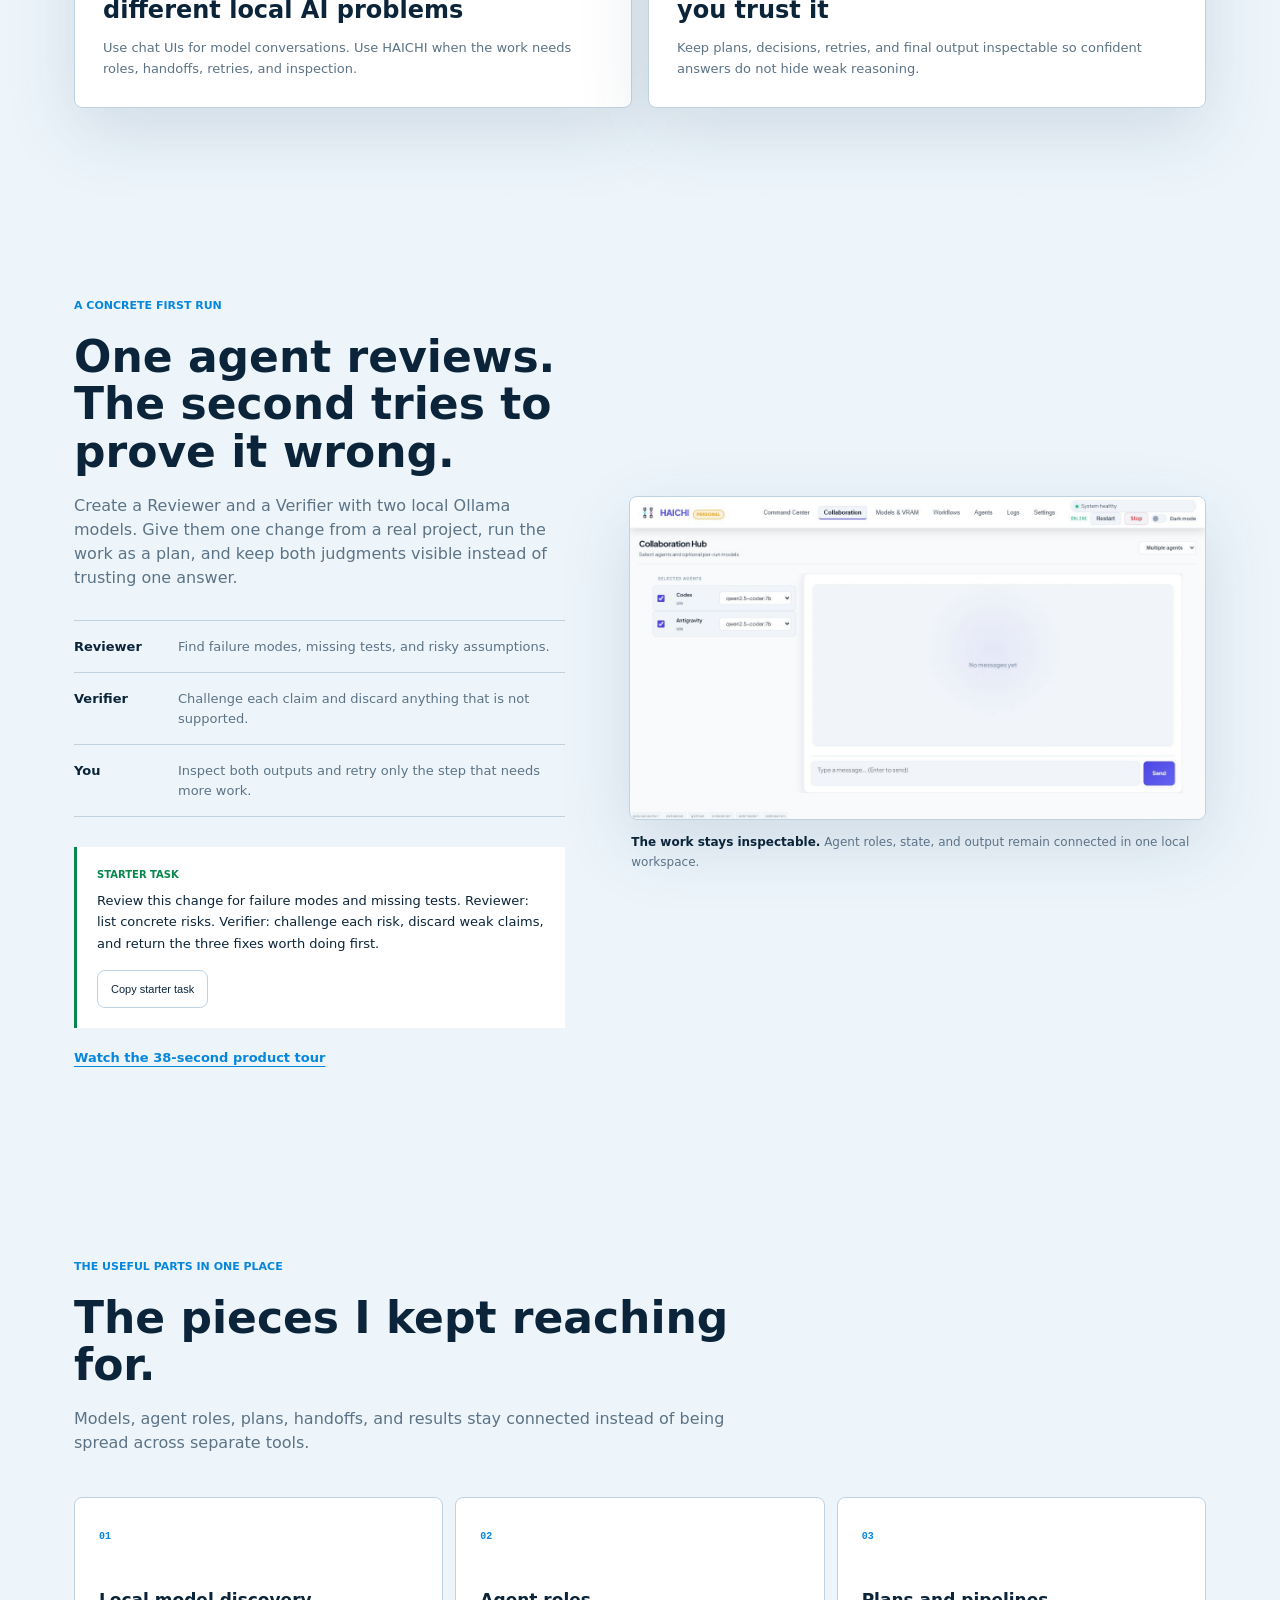
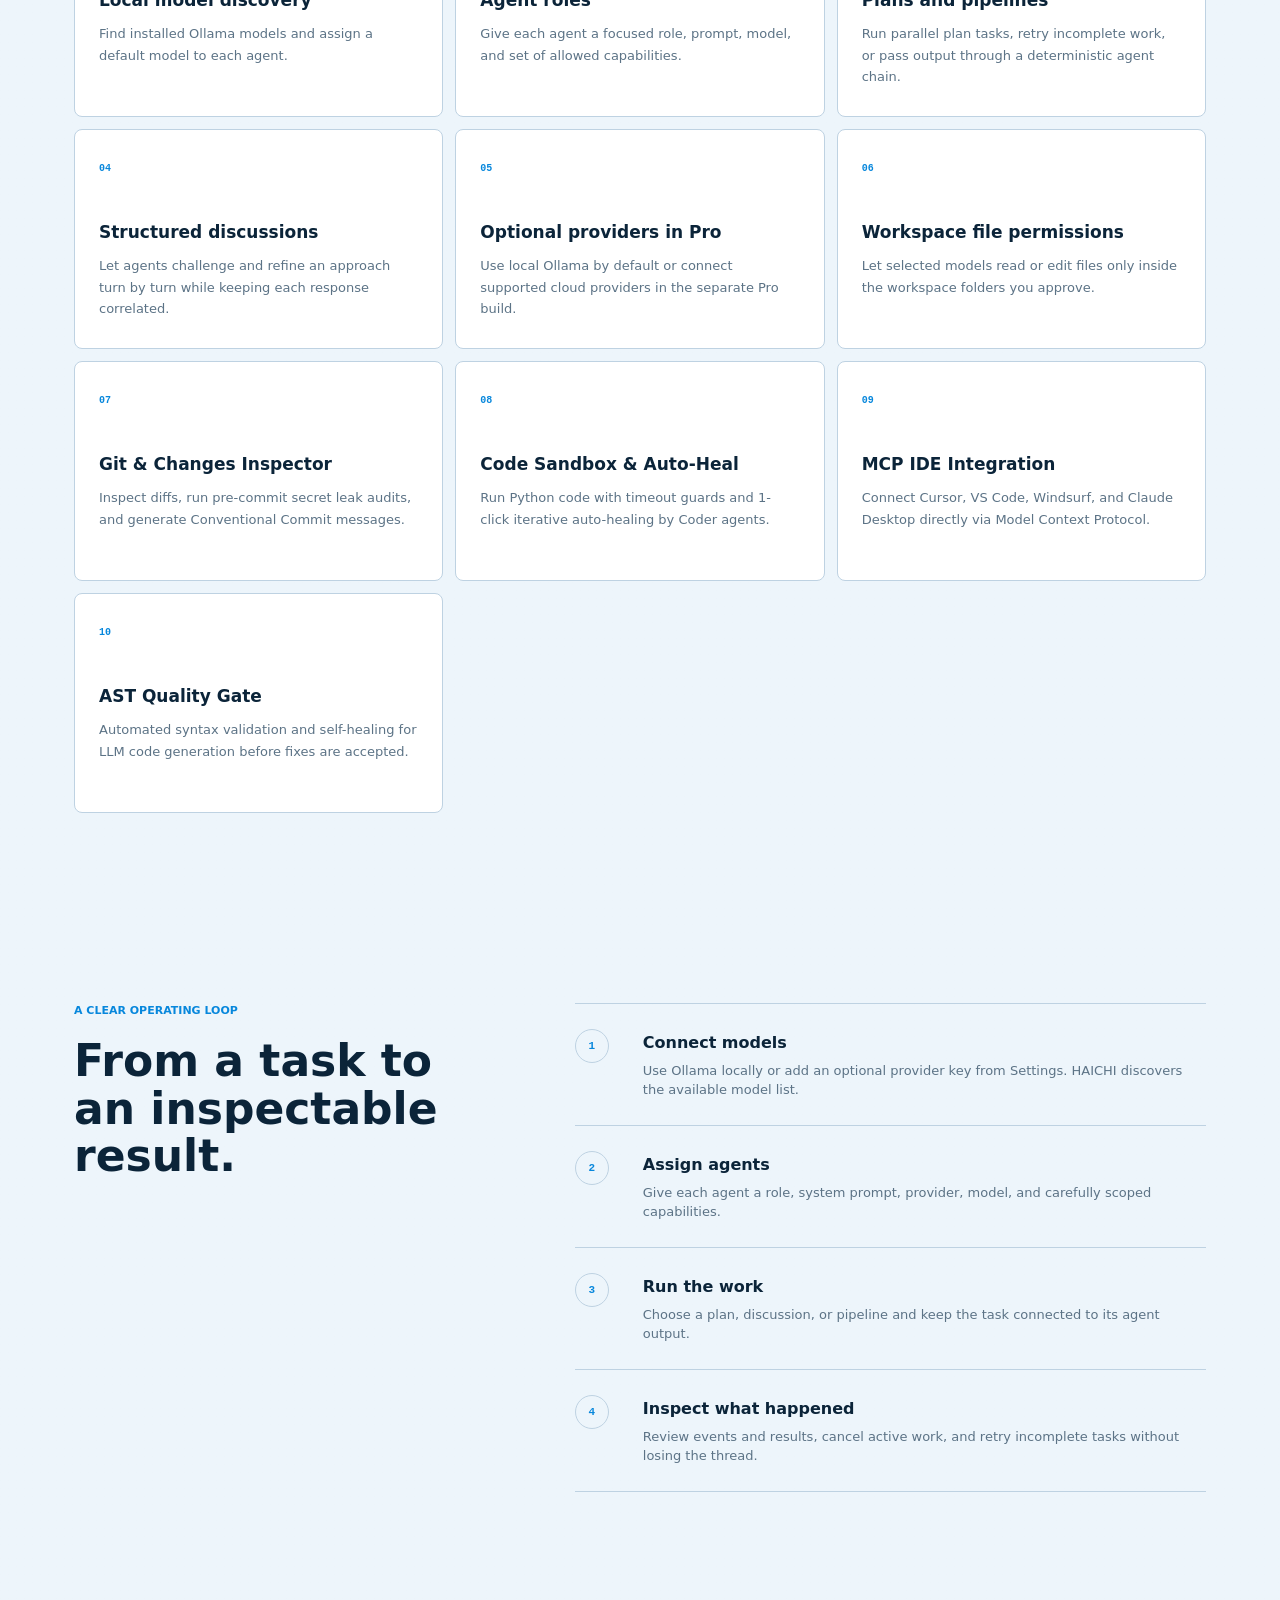
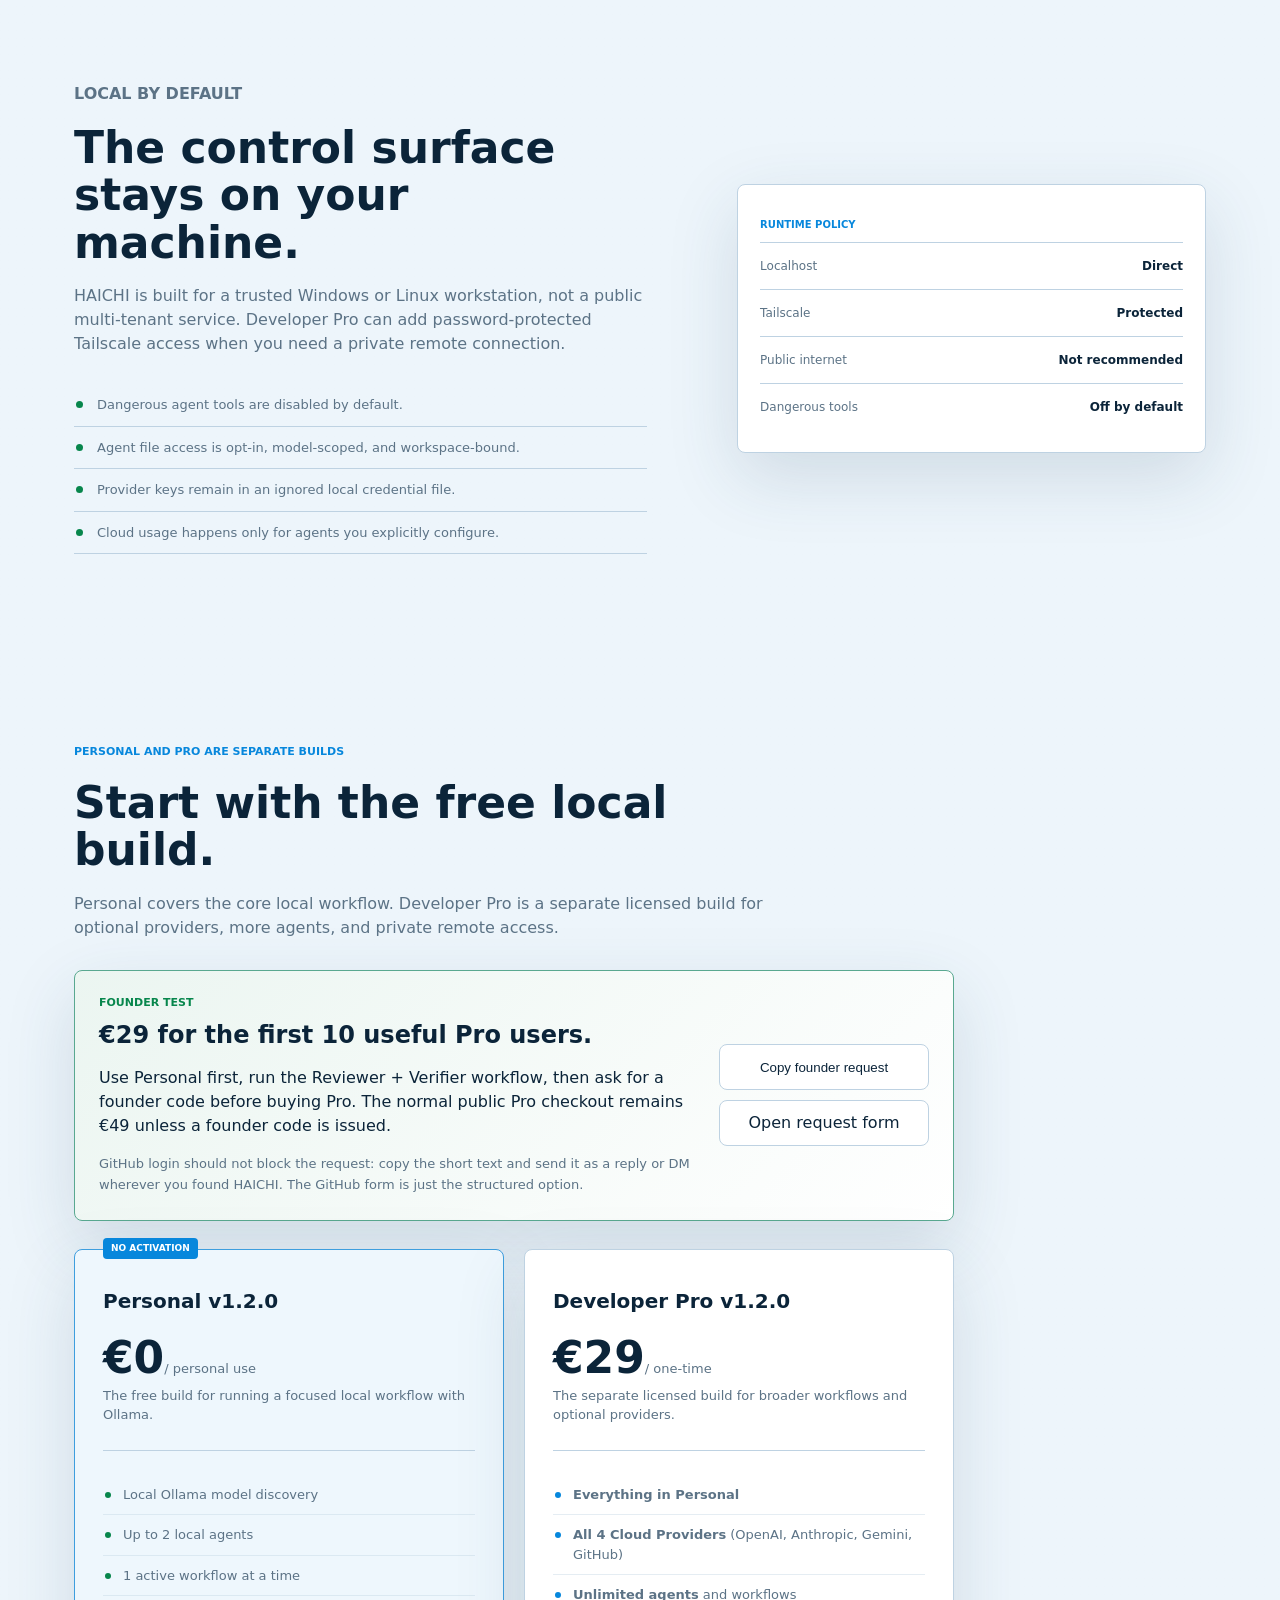
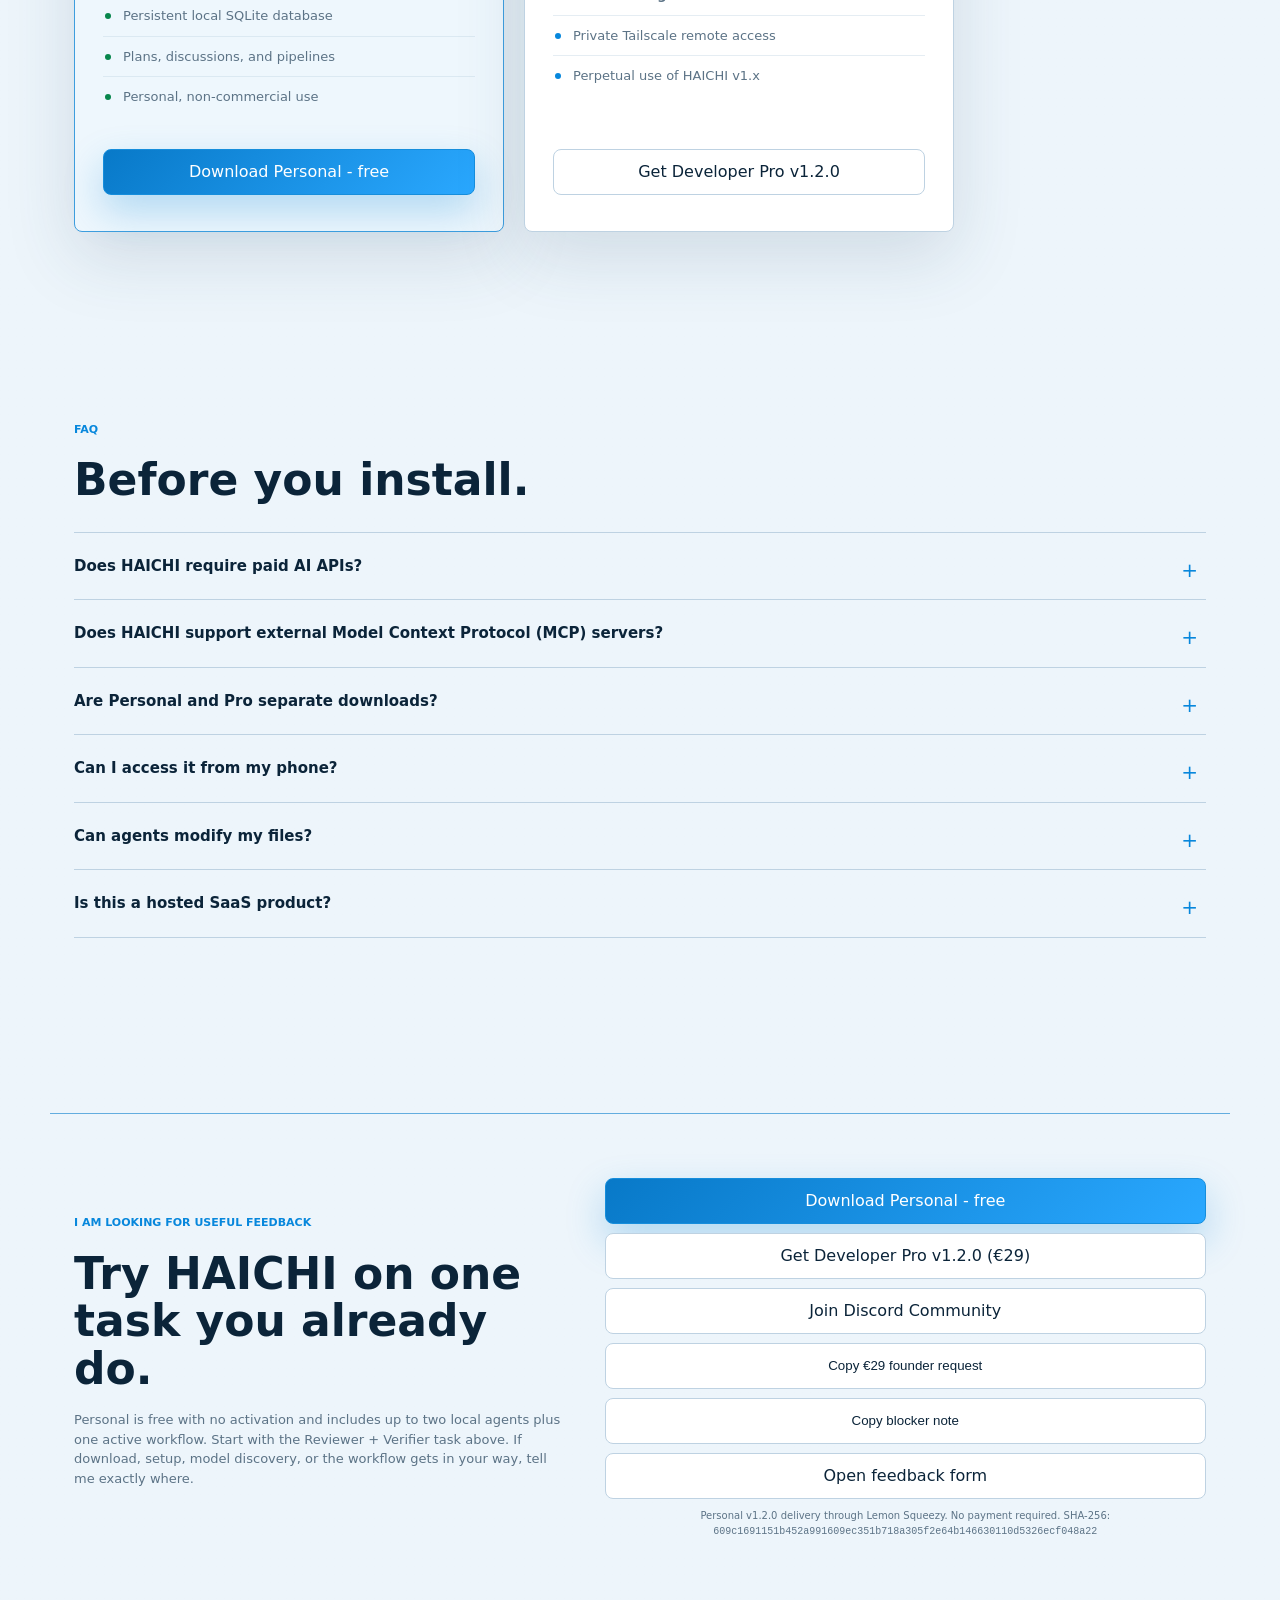
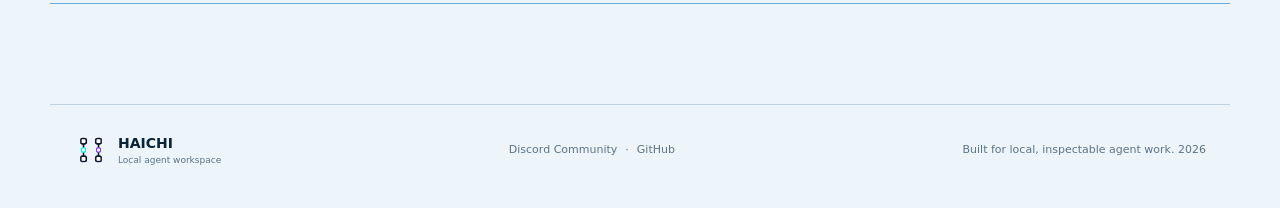
==== commit 4320694a: "seo: enrich schema.org structured data (Organization, WebSite, Breadcrumbs, MCP FAQ)" ====
--- a/index.html
+++ b/index.html
@@ -26,9 +26,42 @@
   <meta name="twitter:description" content="One agent reviews. The second tries to prove it wrong. Keep local AI workflow state visible before you trust the result.">
   <meta name="twitter:image" content="https://haichi.app/haichi-product-overview.png">
   <meta name="twitter:image:alt" content="HAICHI Command Center showing two local agents and an inspectable workflow">
+  <link rel="dns-prefetch" href="https://haichi.lemonsqueezy.com">
+  <link rel="preconnect" href="https://haichi.lemonsqueezy.com" crossorigin>
   <link rel="stylesheet" href="styles.css">
   <script type="application/ld+json">
   [{
+    "@context": "https://schema.org",
+    "@type": "Organization",
+    "@id": "https://haichi.app/#organization",
+    "name": "HAICHI",
+    "url": "https://haichi.app/",
+    "logo": "https://haichi.app/haichi-app-logo.png",
+    "sameAs": [
+      "https://discord.gg/aQ34vxMuF"
+    ]
+  },
+  {
+    "@context": "https://schema.org",
+    "@type": "WebSite",
+    "@id": "https://haichi.app/#website",
+    "name": "HAICHI",
+    "url": "https://haichi.app/"
+  },
+  {
+    "@context": "https://schema.org",
+    "@type": "BreadcrumbList",
+    "@id": "https://haichi.app/#breadcrumbs",
+    "itemListElement": [
+      {
+        "@type": "ListItem",
+        "position": 1,
+        "name": "Home",
+        "item": "https://haichi.app/"
+      }
+    ]
+  },
+  {
     "@context": "https://schema.org",
     "@type": "SoftwareApplication",
     "@id": "https://haichi.app/#software",
@@ -42,8 +75,13 @@
     "softwareVersion": "1.2.0",
     "description": "A local Windows workspace that replaces scattered Ollama tabs, terminals, scripts, and agent chats with one inspectable workflow. Personal v1.2.0 is the current stable release.",
     "featureList": [
+      "External MCP Client Hub (stdio JSON-RPC 2.0)",
+      "Zero-Config AST Code Search and Symbol Index",
+      "Sequential VRAM Scheduling for Ollama local models",
+      "Pre-Commit Secret Scanner",
       "Local Ollama model discovery",
       "Multi-agent chat and workflow orchestration",
+      "Reviewer + Verifier workflow loops",
       "Plans, discussions, and pipelines",
       "Workspace-scoped agent file permissions",
       "Optional OpenAI, Anthropic, Gemini, and GitHub Models providers",
@@ -85,10 +123,26 @@
       },
       {
         "@type": "Question",
+        "name": "Does HAICHI support external Model Context Protocol (MCP) servers?",
+        "acceptedAnswer": {
+          "@type": "Answer",
+          "text": "Yes. HAICHI includes a built-in external MCP client hub supporting standard stdio JSON-RPC 2.0 servers such as GitHub, PostgreSQL, Brave Search, and custom local tools."
+        }
+      },
+      {
+        "@type": "Question",
         "name": "Are Personal and Pro separate downloads?",
         "acceptedAnswer": {
           "@type": "Answer",
           "text": "Yes. Personal v1.2.0 is the current free Windows build with no activation. Developer Pro is a separate v1.2.0 licensed build with optional cloud providers and private Tailscale access."
+        }
+      },
+      {
+        "@type": "Question",
+        "name": "Can I access it from my phone?",
+        "acceptedAnswer": {
+          "@type": "Answer",
+          "text": "Yes with Developer Pro. Run HAICHI in Tailscale mode with a unique remote password, then open the private Tailscale address from your phone."
         }
       },
       {
@@ -311,7 +365,7 @@
         <a class="text-link" href="https://youtube.com/watch?v=US1zJvdP2c0" target="_blank" rel="noopener" data-track="product_tour_click" data-placement="first_workflow">Watch the 38-second product tour</a>
       </div>
       <figure class="workflow-proof">
-        <img src="haichi-collaboration.png" alt="HAICHI collaboration workspace showing local agents and their visible work" width="1280" height="720">
+        <img src="haichi-collaboration.png" alt="HAICHI collaboration workspace showing local agents and their visible work" width="1280" height="720" loading="lazy" decoding="async">
         <figcaption><strong>The work stays inspectable.</strong> Agent roles, state, and output remain connected in one local workspace.</figcaption>
       </figure>
     </section>
@@ -429,6 +483,7 @@
       </div>
       <div class="faq-list">
         <details><summary>Does HAICHI require paid AI APIs?</summary><p>No. HAICHI can run entirely with local Ollama models. Cloud providers are optional and billed separately by those providers.</p></details>
+        <details><summary>Does HAICHI support external Model Context Protocol (MCP) servers?</summary><p>Yes. HAICHI includes a built-in external MCP client hub supporting standard stdio JSON-RPC 2.0 servers such as GitHub, PostgreSQL, Brave Search, and custom local tools.</p></details>
         <details><summary>Are Personal and Pro separate downloads?</summary><p>Yes. Personal v1.2.0 is the current free Windows build with no activation. Developer Pro is a separate v1.2.0 licensed build with optional providers, more agents, and private Tailscale access.</p></details>
         <details><summary>Can I access it from my phone?</summary><p>Yes with Developer Pro. Run HAICHI in Tailscale mode with a unique remote password, then open the private Tailscale address from your phone.</p></details>
         <details><summary>Can agents modify my files?</summary><p>Only when you explicitly enable workspace-scoped permissions for selected models and folders. Write, delete, and command execution controls are marked as risk controls and start disabled. Tool reliability depends on the selected model following structured instructions, so stronger coder or cloud models are recommended for file-changing actions.</p></details>
@@ -465,6 +520,6 @@
   </footer>
 
   <div class="toast" role="status" aria-live="polite"></div>
-  <script src="app.js"></script>
+  <script src="app.js" defer></script>
 </body>
 </html>
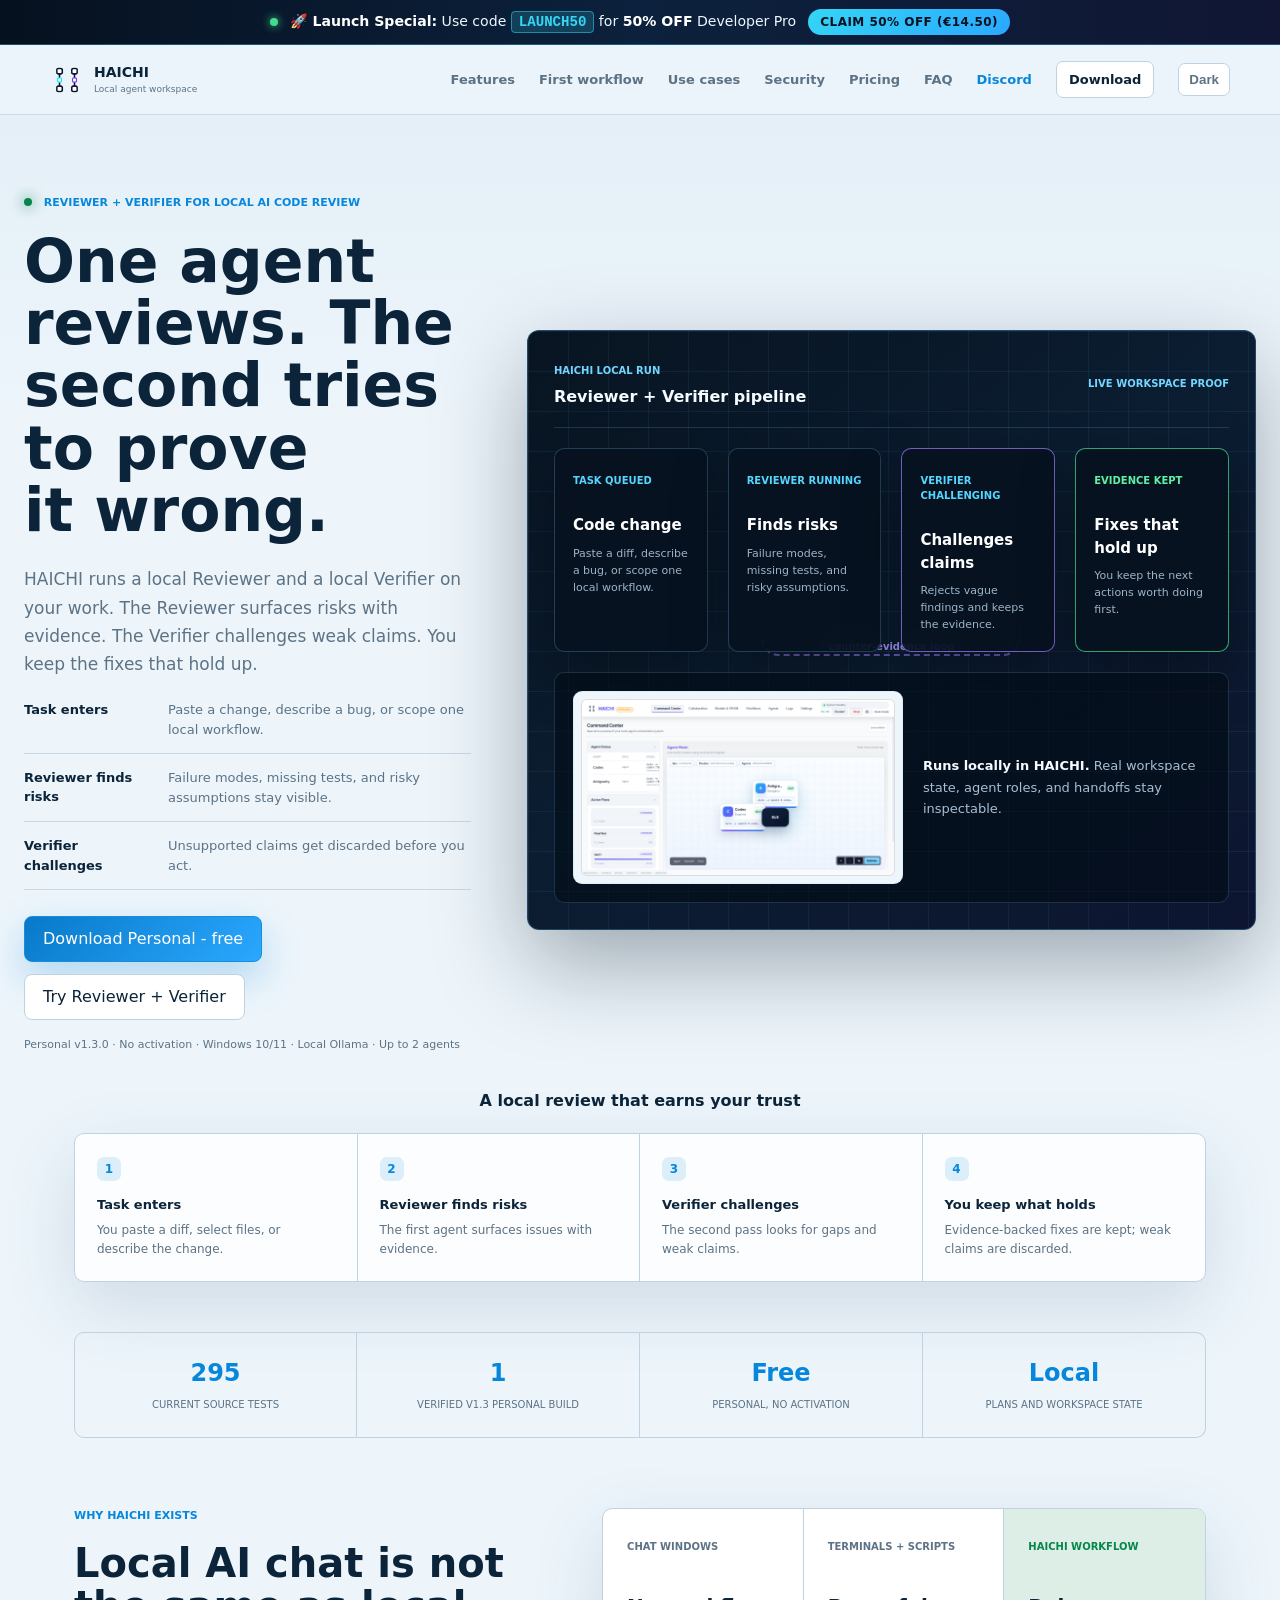
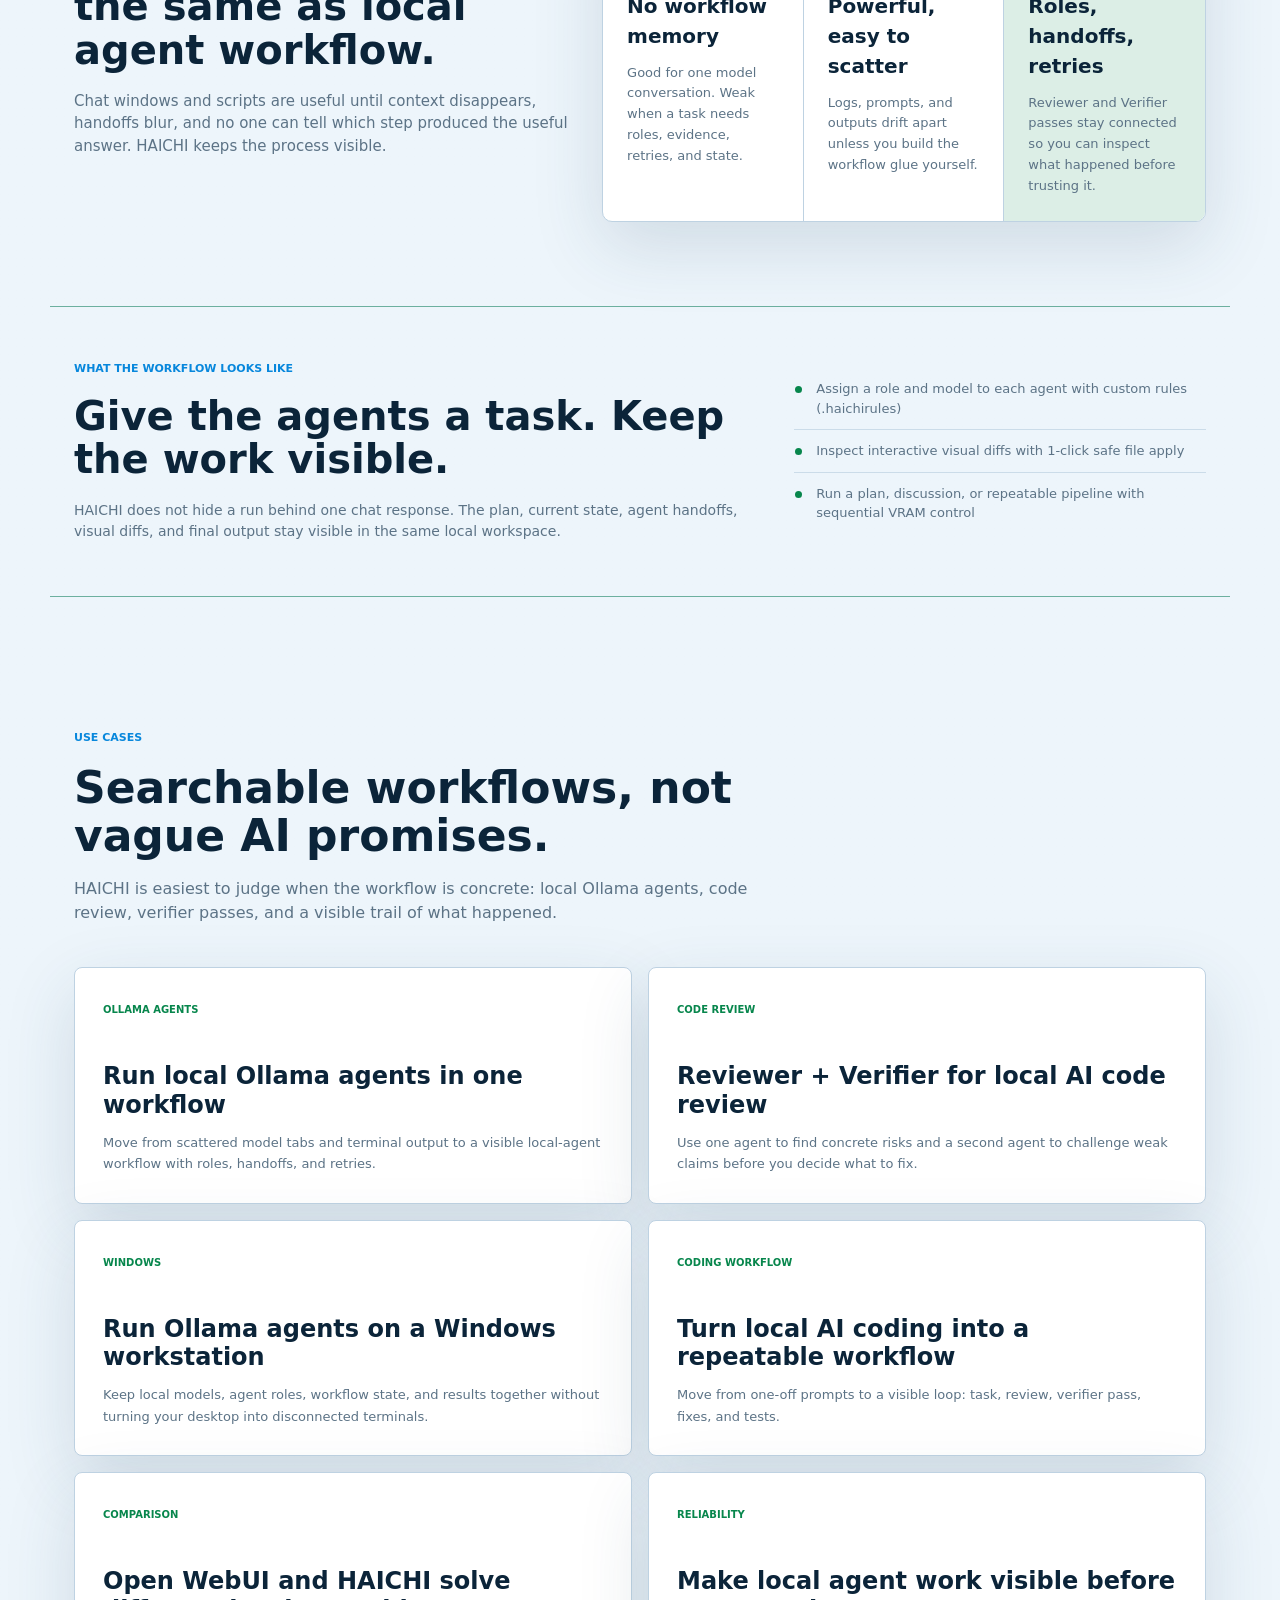
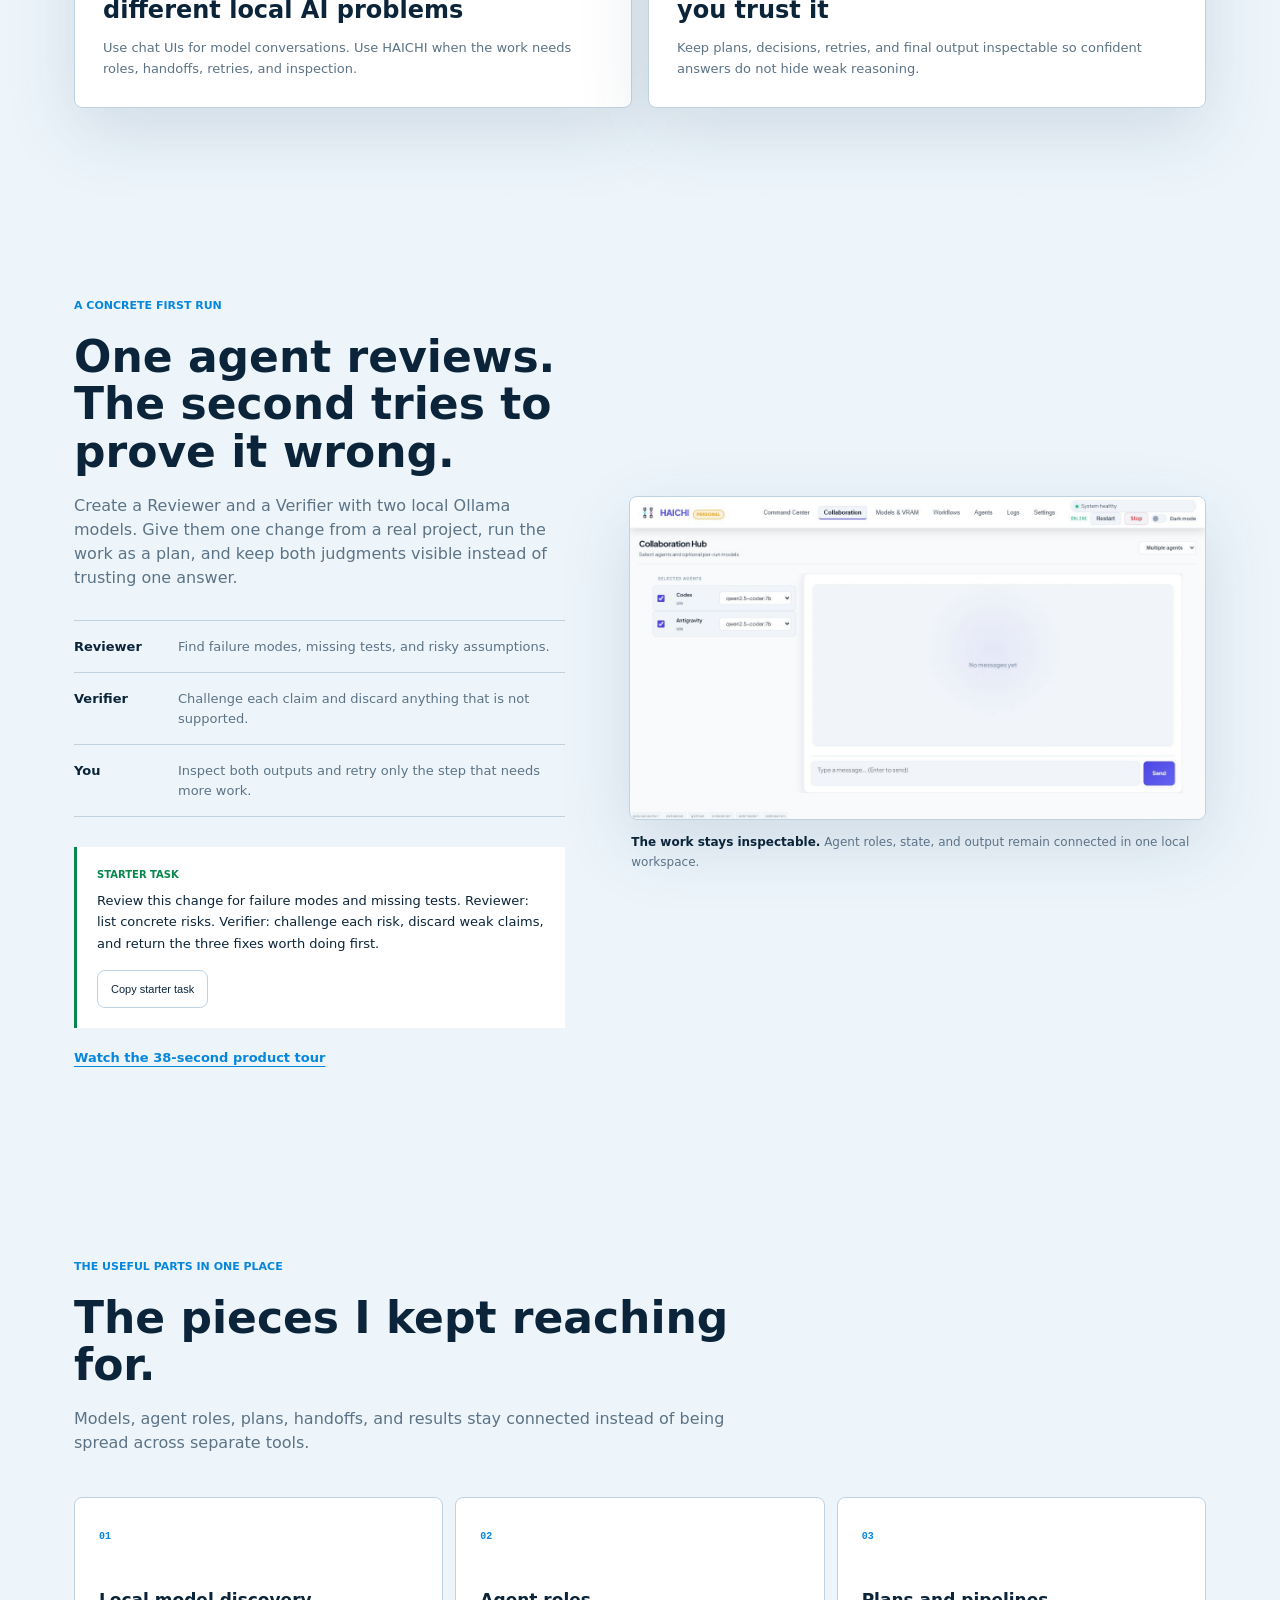
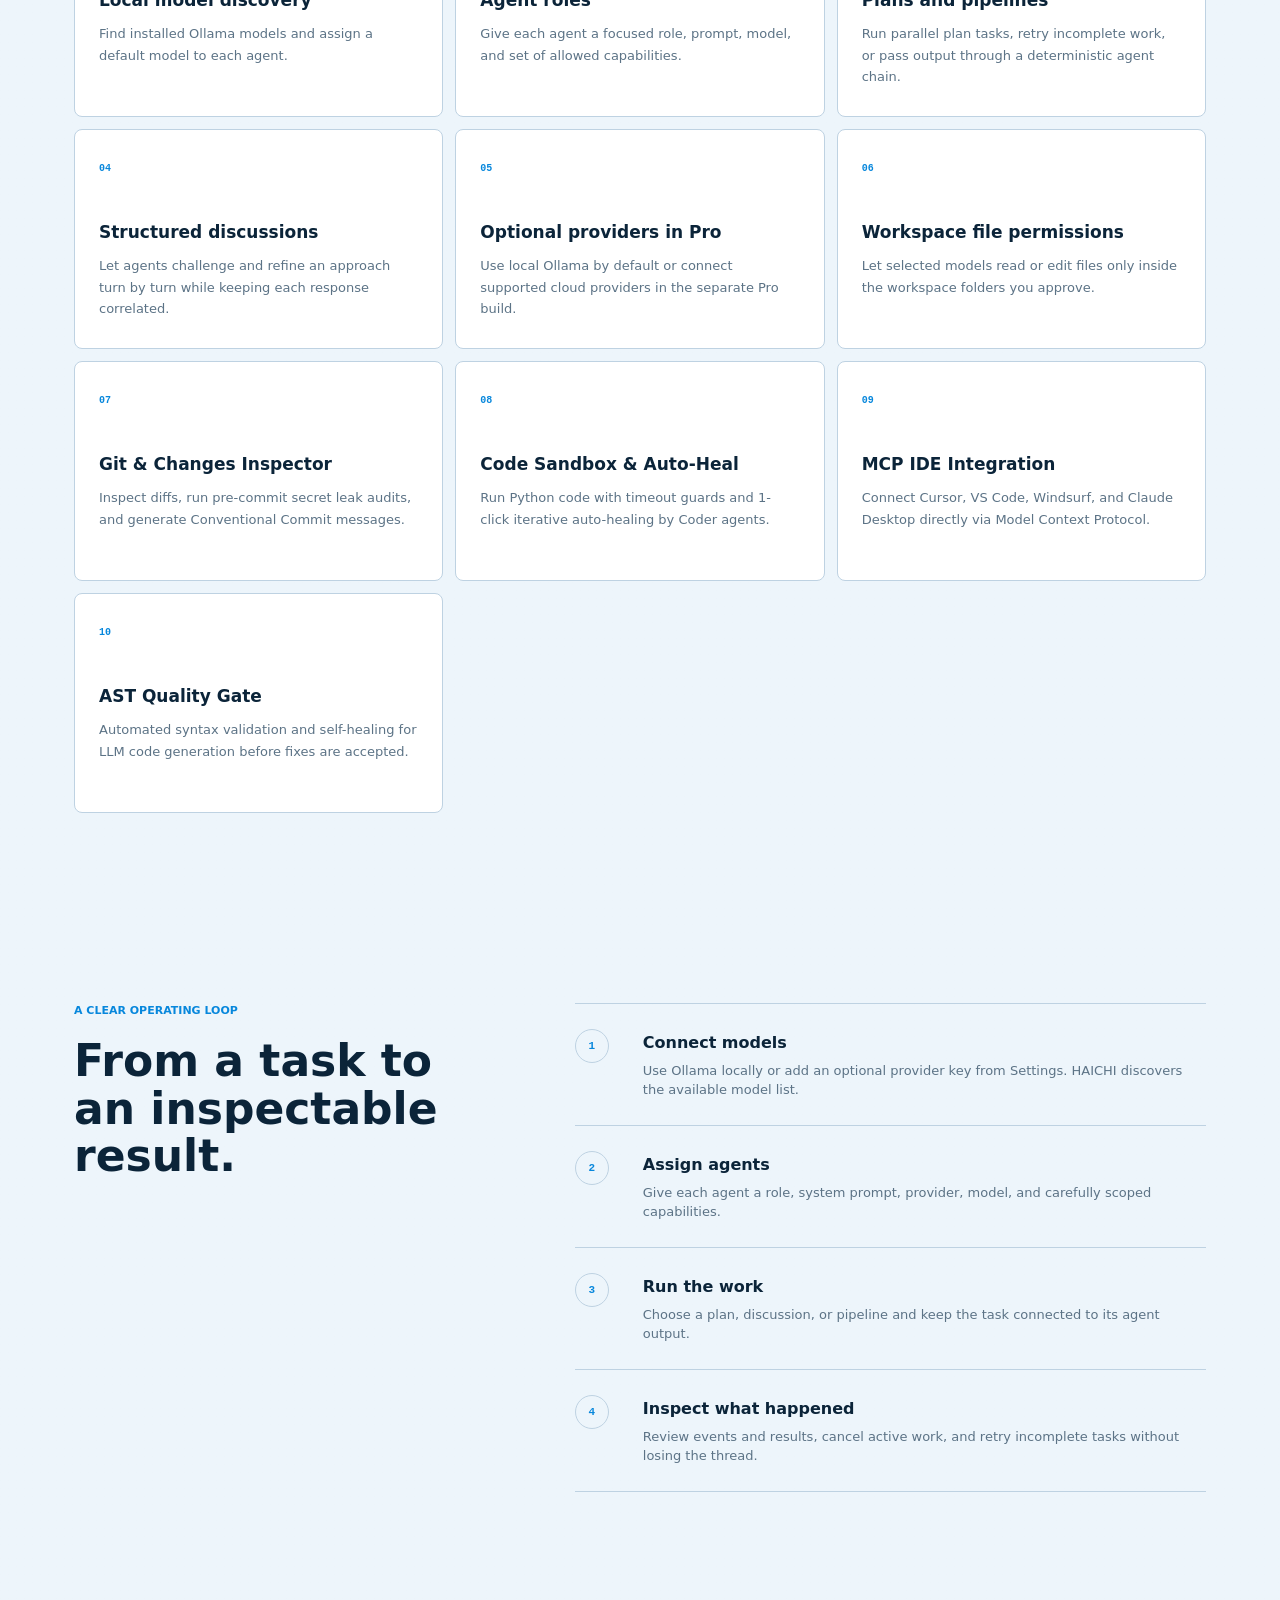
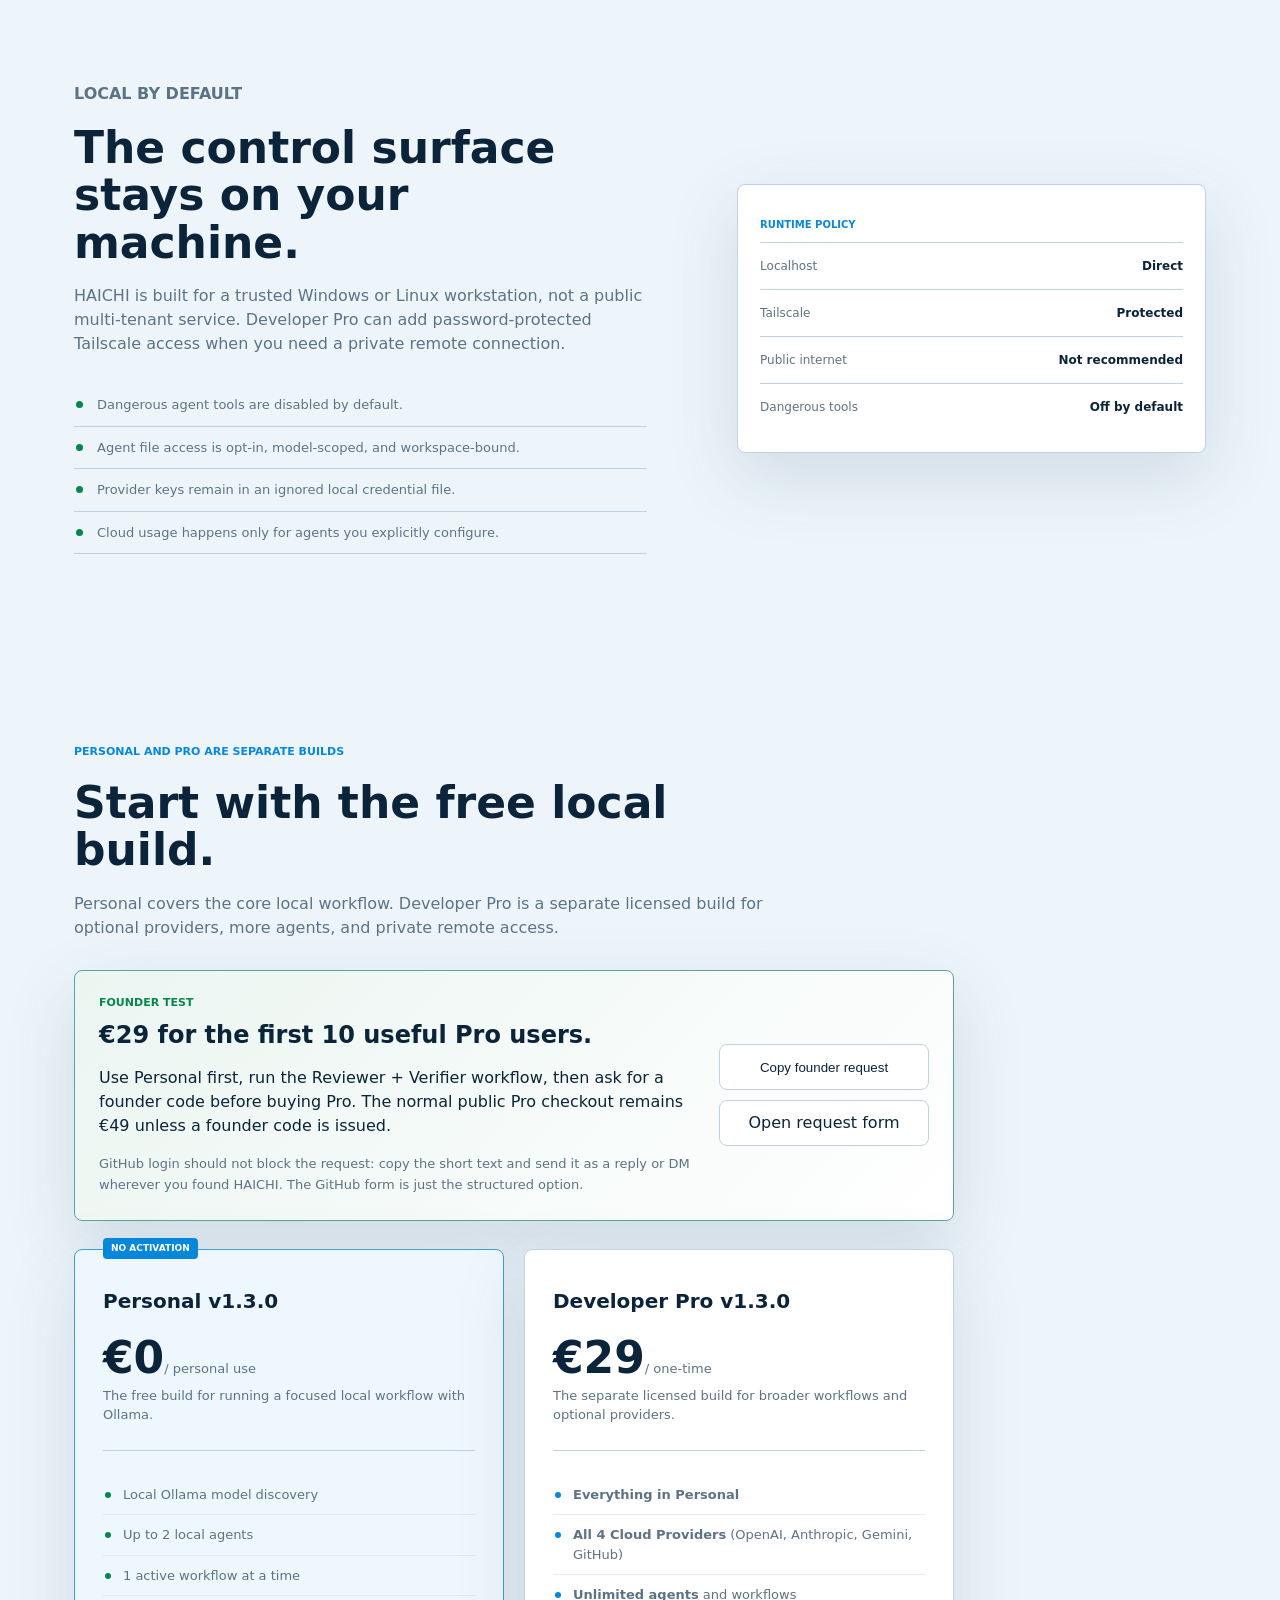
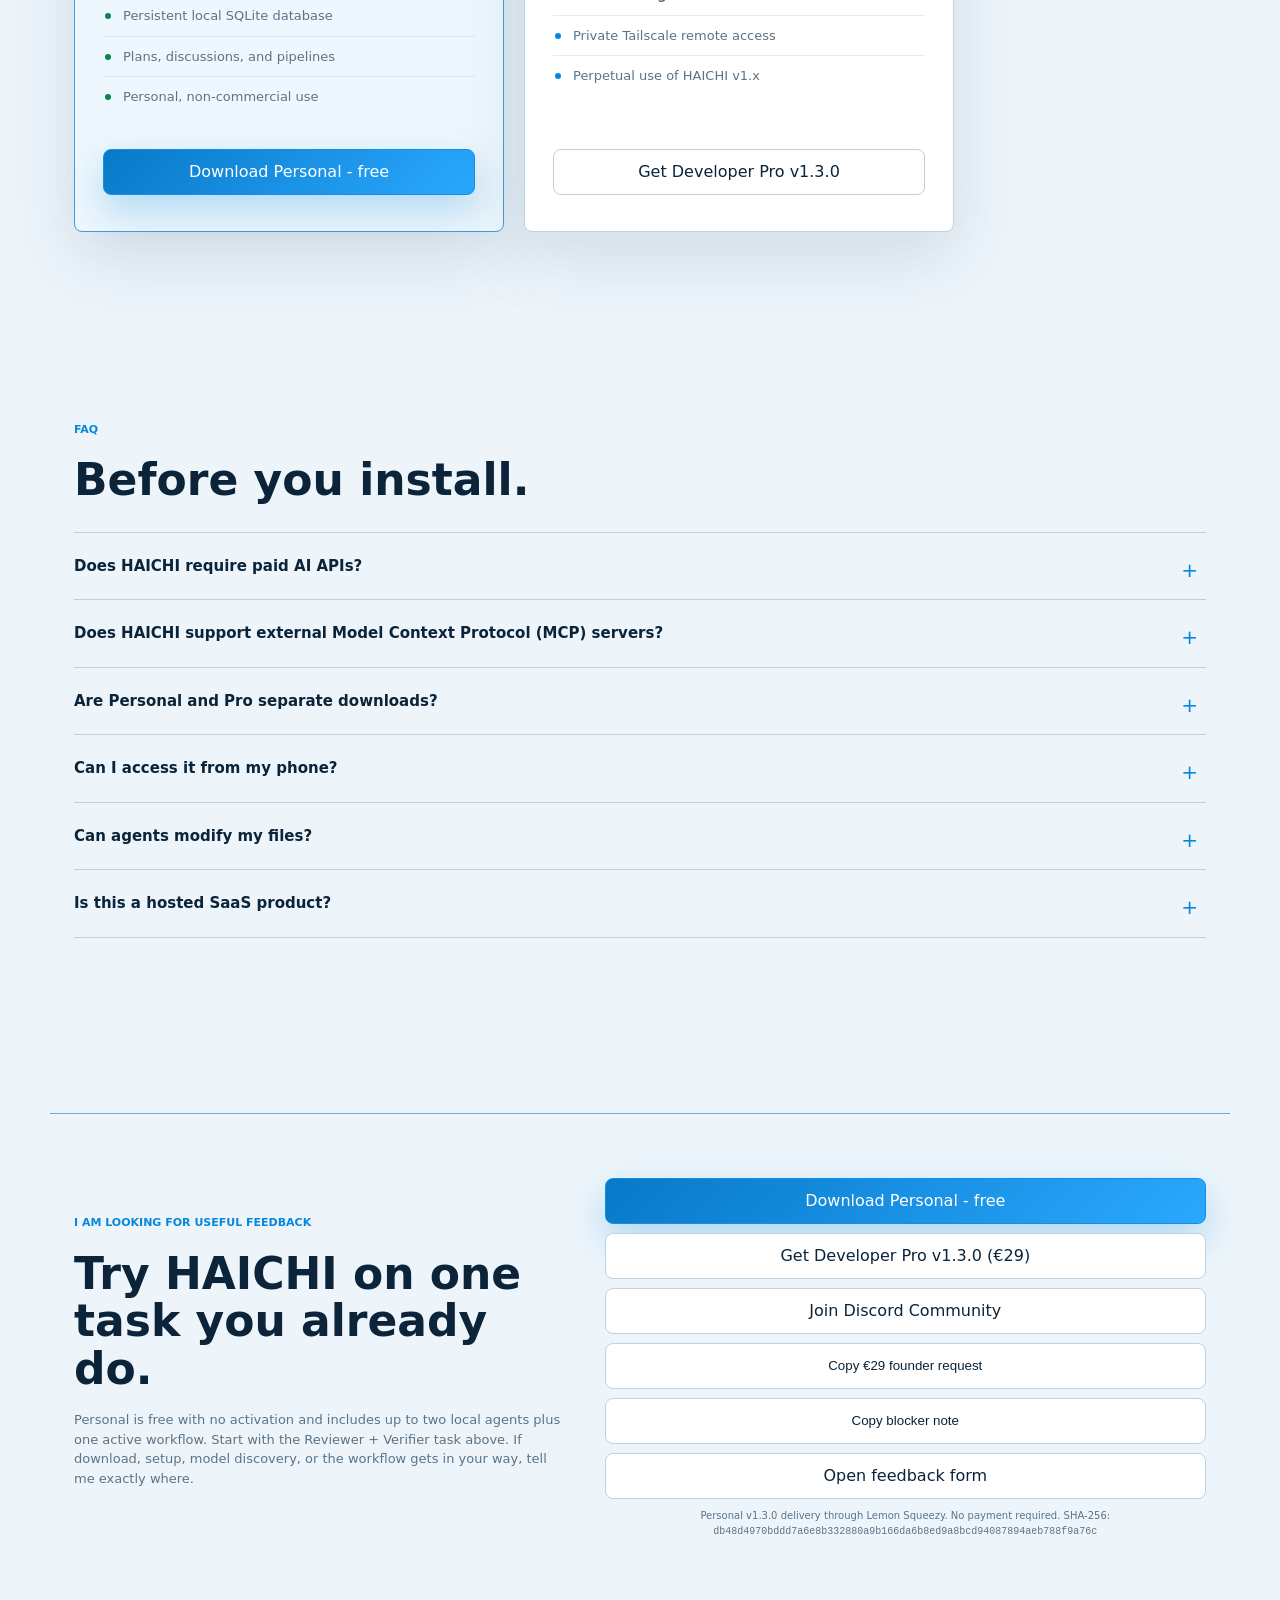
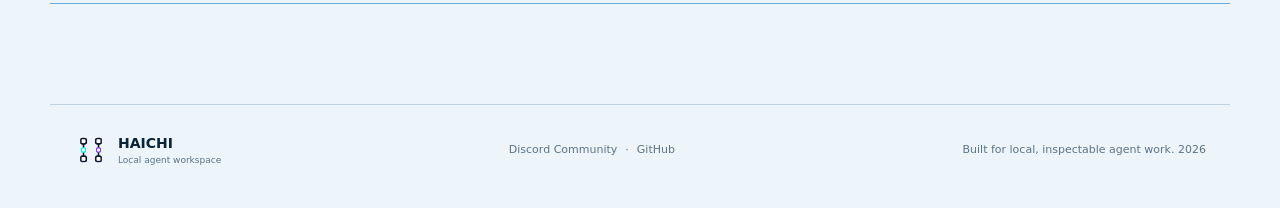
==== commit 2a6abae0: "release: update website landing and metadata for v1.3.0" ====
--- a/index.html
+++ b/index.html
@@ -72,9 +72,11 @@
     "applicationCategory": "DeveloperApplication",
     "applicationSubCategory": "AI agent orchestration",
     "operatingSystem": "Windows 10, Windows 11",
-    "softwareVersion": "1.2.0",
-    "description": "A local Windows workspace that replaces scattered Ollama tabs, terminals, scripts, and agent chats with one inspectable workflow. Personal v1.2.0 is the current stable release.",
+    "softwareVersion": "1.3.0",
+    "description": "A local Windows workspace that replaces scattered Ollama tabs, terminals, scripts, and agent chats with one inspectable workflow. Personal v1.3.0 is the current stable release.",
     "featureList": [
+      "Interactive Visual Diff and 1-Click Safe Apply",
+      "Workspace Project Rules (.haichirules) Context Engine",
       "External MCP Client Hub (stdio JSON-RPC 2.0)",
       "Zero-Config AST Code Search and Symbol Index",
       "Sequential VRAM Scheduling for Ollama local models",
@@ -92,7 +94,7 @@
     "offers": [
       {
         "@type": "Offer",
-        "name": "HAICHI Personal v1.2.0",
+        "name": "HAICHI Personal v1.3.0",
         "url": "https://haichi.lemonsqueezy.com/checkout/buy/719fddae-0c70-4f2d-9127-0a2222c418ca",
         "price": "0",
         "priceCurrency": "EUR",
@@ -100,7 +102,7 @@
       },
       {
         "@type": "Offer",
-        "name": "HAICHI Developer Pro v1.2.0",
+        "name": "HAICHI Developer Pro v1.3.0",
         "url": "https://haichi.lemonsqueezy.com/checkout/buy/80cf9d56-652b-4b5e-baf9-1cf53c7b4eab",
         "price": "29",
         "priceCurrency": "EUR",
@@ -134,7 +136,7 @@
         "name": "Are Personal and Pro separate downloads?",
         "acceptedAnswer": {
           "@type": "Answer",
-          "text": "Yes. Personal v1.2.0 is the current free Windows build with no activation. Developer Pro is a separate v1.2.0 licensed build with optional cloud providers and private Tailscale access."
+          "text": "Yes. Personal v1.3.0 is the current free Windows build with no activation. Developer Pro is a separate v1.3.0 licensed build with optional cloud providers and private Tailscale access."
         }
       },
       {
@@ -158,7 +160,7 @@
         "name": "Is HAICHI a hosted SaaS product?",
         "acceptedAnswer": {
           "@type": "Answer",
-          "text": "No. HAICHI Personal v1.2.0 is a self-hosted Windows product built for a single trusted workstation. Developer Pro is a separate v1.2.0 licensed build with offline activation and private remote access."
+          "text": "No. HAICHI Personal v1.3.0 is a self-hosted Windows product built for a single trusted workstation. Developer Pro is a separate v1.3.0 licensed build with offline activation and private remote access."
         }
       }
     ]
@@ -208,7 +210,7 @@
           <a class="button primary" href="https://haichi.lemonsqueezy.com/checkout/buy/719fddae-0c70-4f2d-9127-0a2222c418ca" data-track="checkout_click" data-edition="personal" data-placement="hero">Download Personal - free</a>
           <a class="button secondary" href="#first-workflow">Try Reviewer + Verifier</a>
         </div>
-        <p class="hero-note">Personal v1.2.0 &middot; No activation &middot; Windows 10/11 &middot; Local Ollama &middot; Up to 2 agents</p>
+        <p class="hero-note">Personal v1.3.0 &middot; No activation &middot; Windows 10/11 &middot; Local Ollama &middot; Up to 2 agents</p>
       </div>
 
       <div class="hero-workflow" id="product-proof" aria-label="Reviewer and Verifier workflow preview">
@@ -263,8 +265,8 @@
     </section>
 
     <section class="proof" aria-label="Product verification">
-      <div><strong>277</strong><span>current source tests</span></div>
-      <div><strong>1</strong><span>verified v1.2 Personal build</span></div>
+      <div><strong>295</strong><span>current source tests</span></div>
+      <div><strong>1</strong><span>verified v1.3 Personal build</span></div>
       <div><strong>Free</strong><span>Personal, no activation</span></div>
       <div><strong>Local</strong><span>plans and workspace state</span></div>
     </section>
@@ -294,16 +296,16 @@
       </div>
     </section>
 
-    <section class="release-note" aria-label="Version 1.2 Personal release">
+    <section class="release-note" aria-label="Version 1.3 Personal release">
       <div>
         <p class="eyebrow">What the workflow looks like</p>
         <h2>Give the agents a task. Keep the work visible.</h2>
-        <p>HAICHI does not hide a run behind one chat response. The plan, current state, agent handoffs, retries, and final output stay visible in the same local workspace.</p>
+        <p>HAICHI does not hide a run behind one chat response. The plan, current state, agent handoffs, visual diffs, and final output stay visible in the same local workspace.</p>
       </div>
       <ul>
-        <li>Assign a role and model to each agent</li>
-        <li>Run a plan, discussion, or repeatable pipeline</li>
-        <li>Inspect the result before deciding what happens next</li>
+        <li>Assign a role and model to each agent with custom rules (.haichirules)</li>
+        <li>Inspect interactive visual diffs with 1-click safe file apply</li>
+        <li>Run a plan, discussion, or repeatable pipeline with sequential VRAM control</li>
       </ul>
     </section>
 
@@ -445,7 +447,7 @@
       <div class="pricing-grid">
         <article class="pricing-card featured">
           <div class="card-badge">No activation</div>
-          <h3>Personal v1.2.0</h3>
+          <h3>Personal v1.3.0</h3>
           <p class="price">&euro;0<span>/ personal use</span></p>
           <p class="price-desc">The free build for running a focused local workflow with Ollama.</p>
           <hr>
@@ -460,7 +462,7 @@
           <a class="button primary" href="https://haichi.lemonsqueezy.com/checkout/buy/719fddae-0c70-4f2d-9127-0a2222c418ca" data-track="checkout_click" data-edition="personal" data-placement="pricing">Download Personal - free</a>
         </article>
         <article class="pricing-card">
-          <h3>Developer Pro v1.2.0</h3>
+          <h3>Developer Pro v1.3.0</h3>
           <p class="price">&euro;29<span>/ one-time</span></p>
           <p class="price-desc">The separate licensed build for broader workflows and optional providers.</p>
           <hr>
@@ -471,7 +473,7 @@
             <li>Private Tailscale remote access</li>
             <li>Perpetual use of HAICHI v1.x</li>
           </ul>
-          <a class="button secondary" href="https://haichi.lemonsqueezy.com/checkout/buy/80cf9d56-652b-4b5e-baf9-1cf53c7b4eab" data-track="checkout_click" data-edition="developer_pro" data-placement="pricing">Get Developer Pro v1.2.0</a>
+          <a class="button secondary" href="https://haichi.lemonsqueezy.com/checkout/buy/80cf9d56-652b-4b5e-baf9-1cf53c7b4eab" data-track="checkout_click" data-edition="developer_pro" data-placement="pricing">Get Developer Pro v1.3.0</a>
         </article>
       </div>
     </section>
@@ -484,10 +486,10 @@
       <div class="faq-list">
         <details><summary>Does HAICHI require paid AI APIs?</summary><p>No. HAICHI can run entirely with local Ollama models. Cloud providers are optional and billed separately by those providers.</p></details>
         <details><summary>Does HAICHI support external Model Context Protocol (MCP) servers?</summary><p>Yes. HAICHI includes a built-in external MCP client hub supporting standard stdio JSON-RPC 2.0 servers such as GitHub, PostgreSQL, Brave Search, and custom local tools.</p></details>
-        <details><summary>Are Personal and Pro separate downloads?</summary><p>Yes. Personal v1.2.0 is the current free Windows build with no activation. Developer Pro is a separate v1.2.0 licensed build with optional providers, more agents, and private Tailscale access.</p></details>
+        <details><summary>Are Personal and Pro separate downloads?</summary><p>Yes. Personal v1.3.0 is the current free Windows build with no activation. Developer Pro is a separate v1.3.0 licensed build with optional providers, more agents, and private Tailscale access.</p></details>
         <details><summary>Can I access it from my phone?</summary><p>Yes with Developer Pro. Run HAICHI in Tailscale mode with a unique remote password, then open the private Tailscale address from your phone.</p></details>
         <details><summary>Can agents modify my files?</summary><p>Only when you explicitly enable workspace-scoped permissions for selected models and folders. Write, delete, and command execution controls are marked as risk controls and start disabled. Tool reliability depends on the selected model following structured instructions, so stronger coder or cloud models are recommended for file-changing actions.</p></details>
-        <details><summary>Is this a hosted SaaS product?</summary><p>No. HAICHI Personal v1.2.0 is a self-hosted Windows product built for a single trusted workstation. Developer Pro is a separate v1.2.0 licensed build with offline activation and private remote access.</p></details>
+        <details><summary>Is this a hosted SaaS product?</summary><p>No. HAICHI Personal v1.3.0 is a self-hosted Windows product built for a single trusted workstation. Developer Pro is a separate v1.3.0 licensed build with offline activation and private remote access.</p></details>
       </div>
     </section>
 
@@ -499,12 +501,12 @@
       </div>
       <div class="download-actions">
         <a class="button primary" href="https://haichi.lemonsqueezy.com/checkout/buy/719fddae-0c70-4f2d-9127-0a2222c418ca" data-track="checkout_click" data-edition="personal" data-placement="download">Download Personal - free</a>
-        <a class="button secondary" href="https://haichi.lemonsqueezy.com/checkout/buy/80cf9d56-652b-4b5e-baf9-1cf53c7b4eab" data-track="checkout_click" data-edition="developer_pro" data-placement="download">Get Developer Pro v1.2.0 (&euro;29)</a>
+        <a class="button secondary" href="https://haichi.lemonsqueezy.com/checkout/buy/80cf9d56-652b-4b5e-baf9-1cf53c7b4eab" data-track="checkout_click" data-edition="developer_pro" data-placement="download">Get Developer Pro v1.3.0 (&euro;29)</a>
         <a class="button secondary" href="https://discord.gg/aQ34vxMuF" target="_blank" rel="noopener noreferrer" data-placement="download">Join Discord Community</a>
         <button class="button secondary copy-workflow" type="button" data-copy-text="Hi, I tried HAICHI Personal and the Reviewer -> Verifier workflow. I want the €29 founder code for Developer Pro. My OS: ____. What worked or blocked me: ____." data-copy-label="Founder request copied">Copy &euro;29 founder request</button>
         <button class="button secondary copy-workflow" type="button" data-copy-text="HAICHI blocker: I tried to use HAICHI on ____. I got blocked at ____. My OS is ____. Exact error or missing step: ____." data-copy-label="Blocker note copied">Copy blocker note</button>
         <a class="button secondary" href="https://github.com/njoylt/HAICHI-Website/issues/new?template=early-user-feedback.yml" data-track="feedback_form_click" data-placement="download">Open feedback form</a>
-        <small>Personal v1.2.0 delivery through Lemon Squeezy. No payment required. SHA-256: <code>609c1691151b452a991609ec351b718a305f2e64b146630110d5326ecf048a22</code></small>
+        <small>Personal v1.3.0 delivery through Lemon Squeezy. No payment required. SHA-256: <code>db48d4970bddd7a6e8b332880a9b166da6b8ed9a8bcd94087894aeb788f9a76c</code></small>
       </div>
     </section>
   </main>
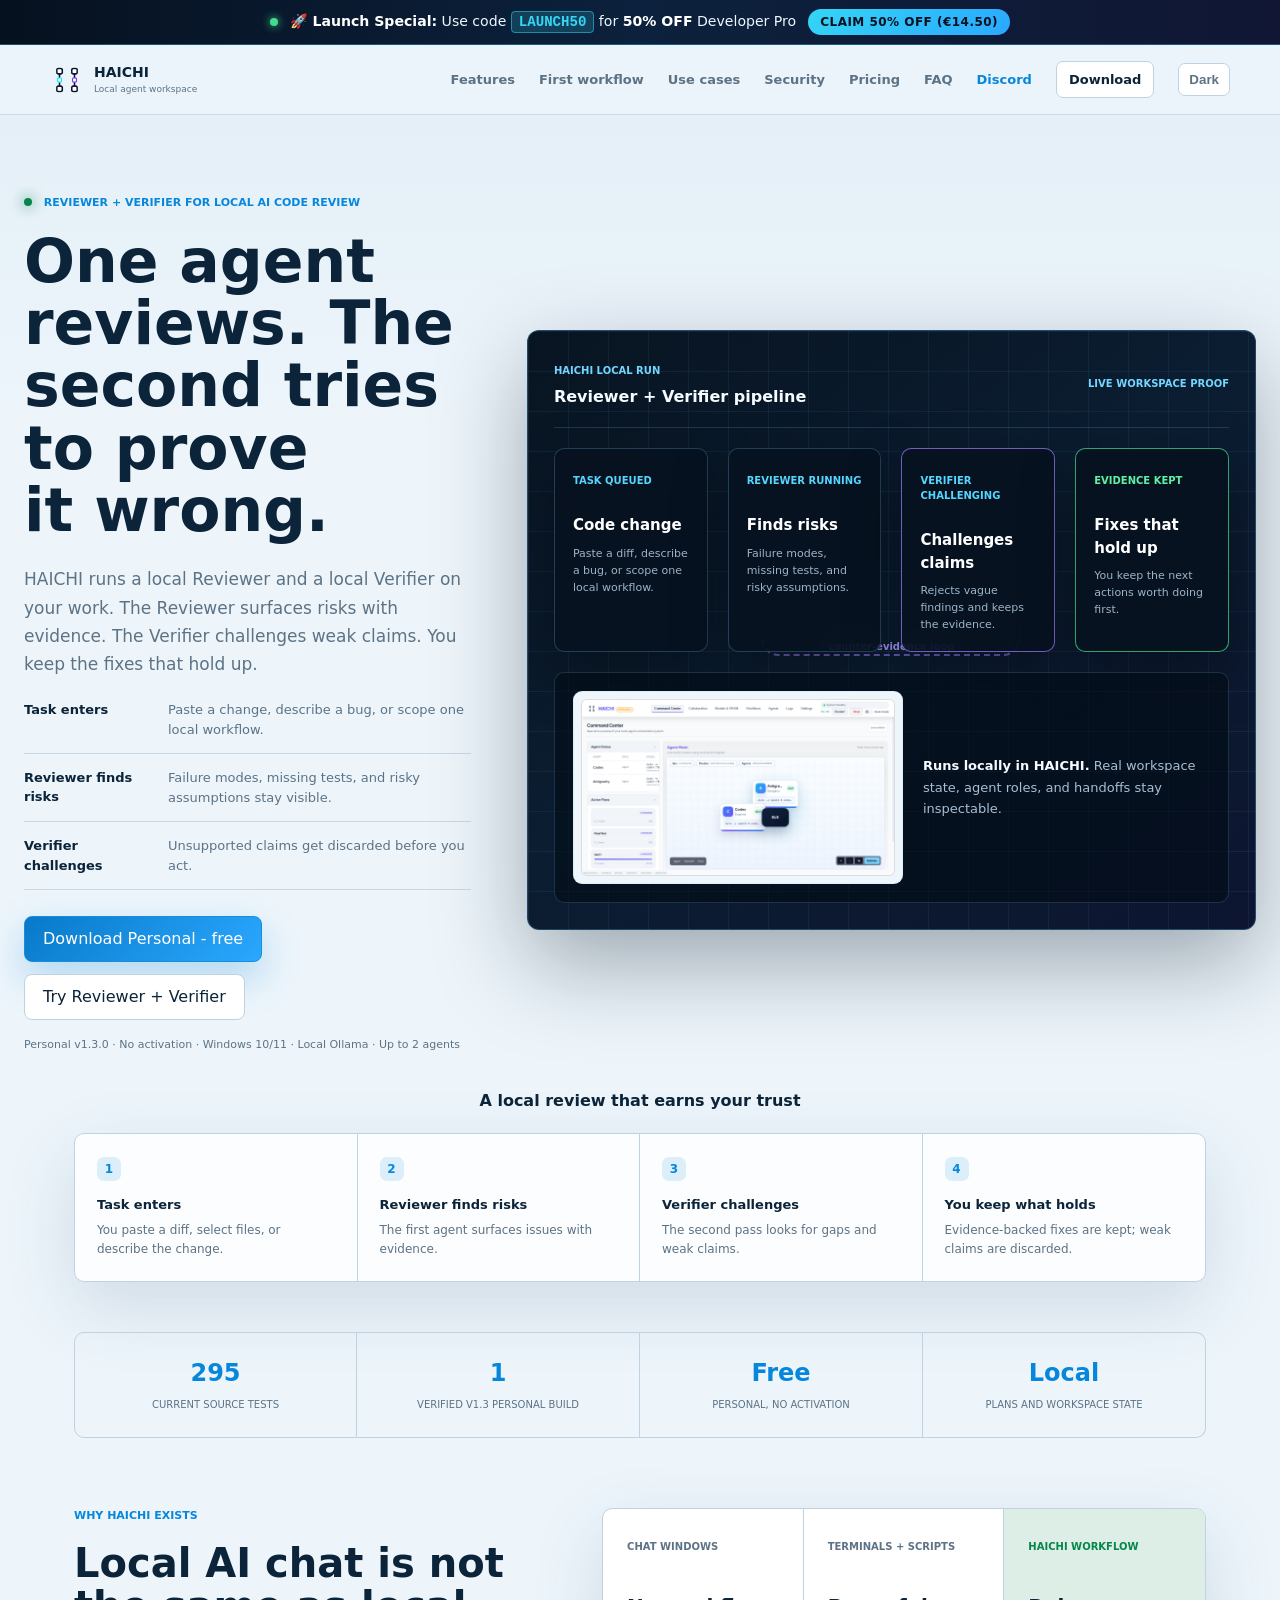
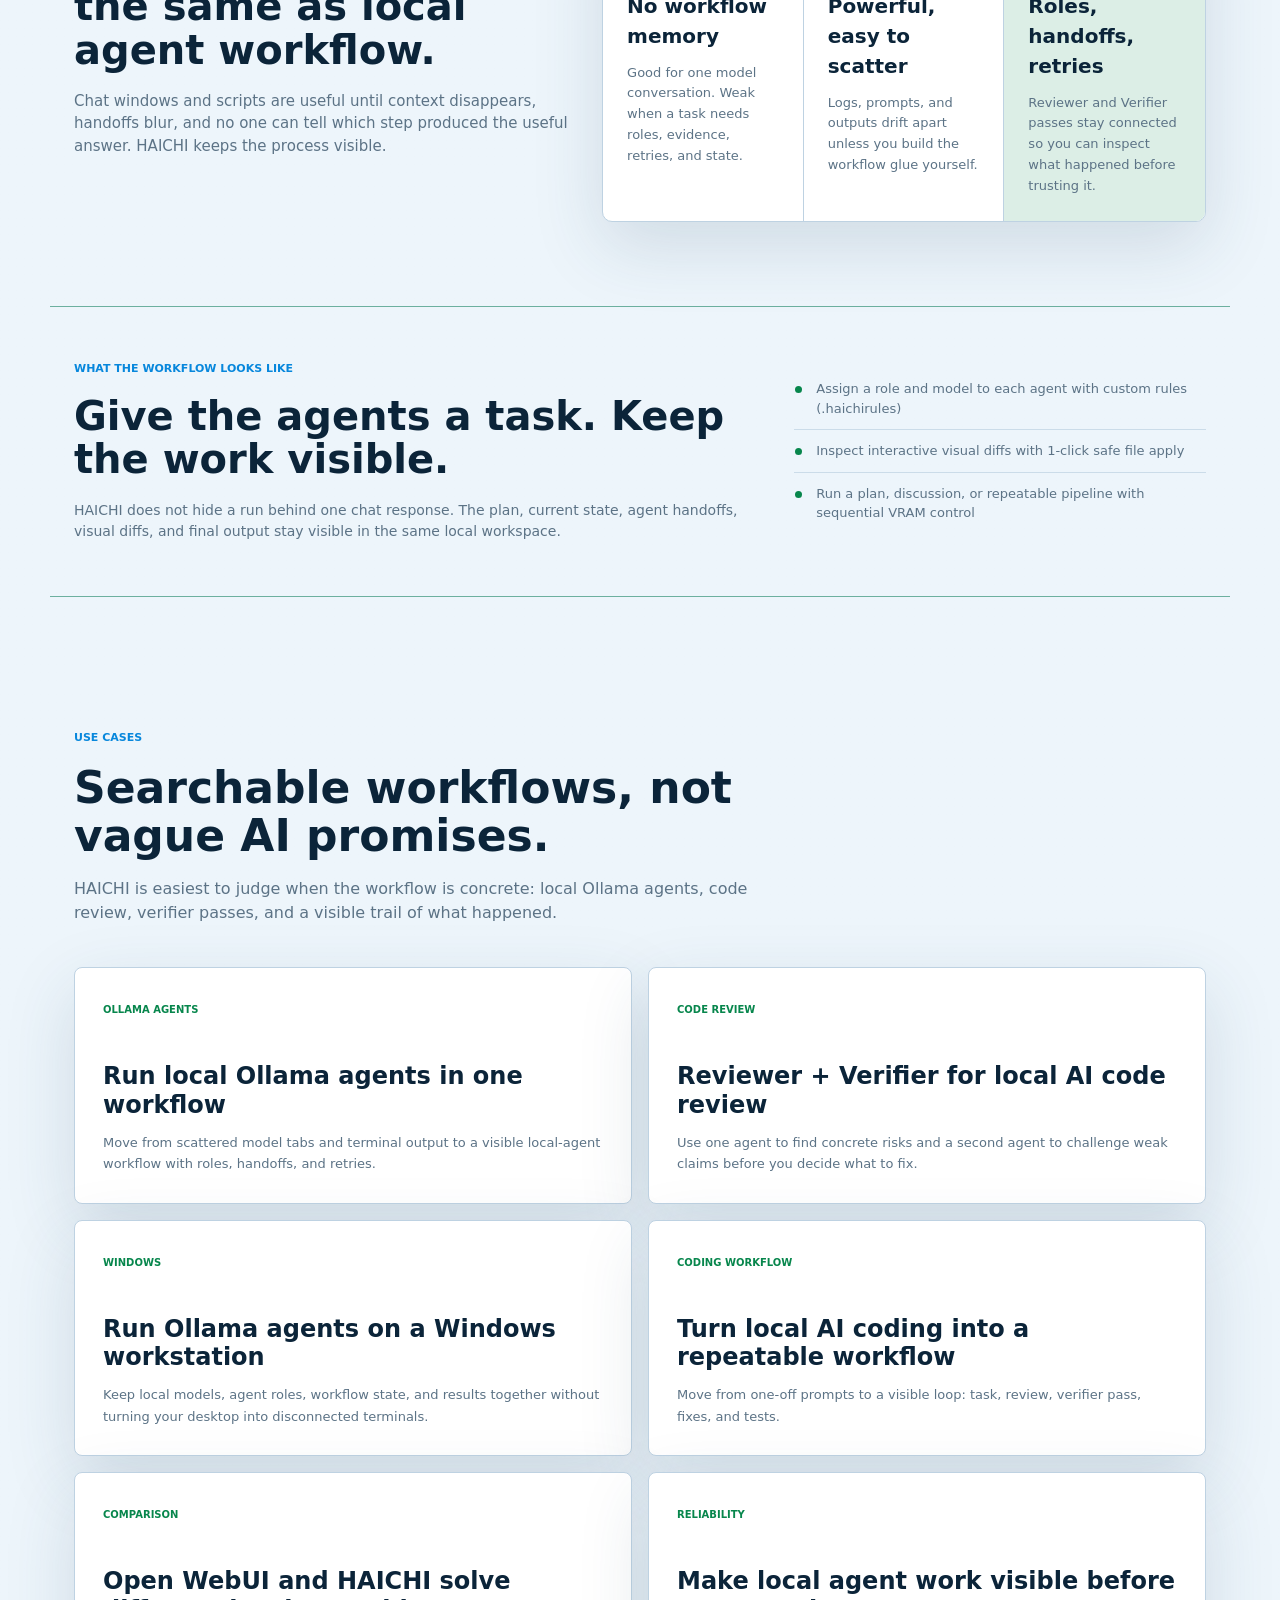
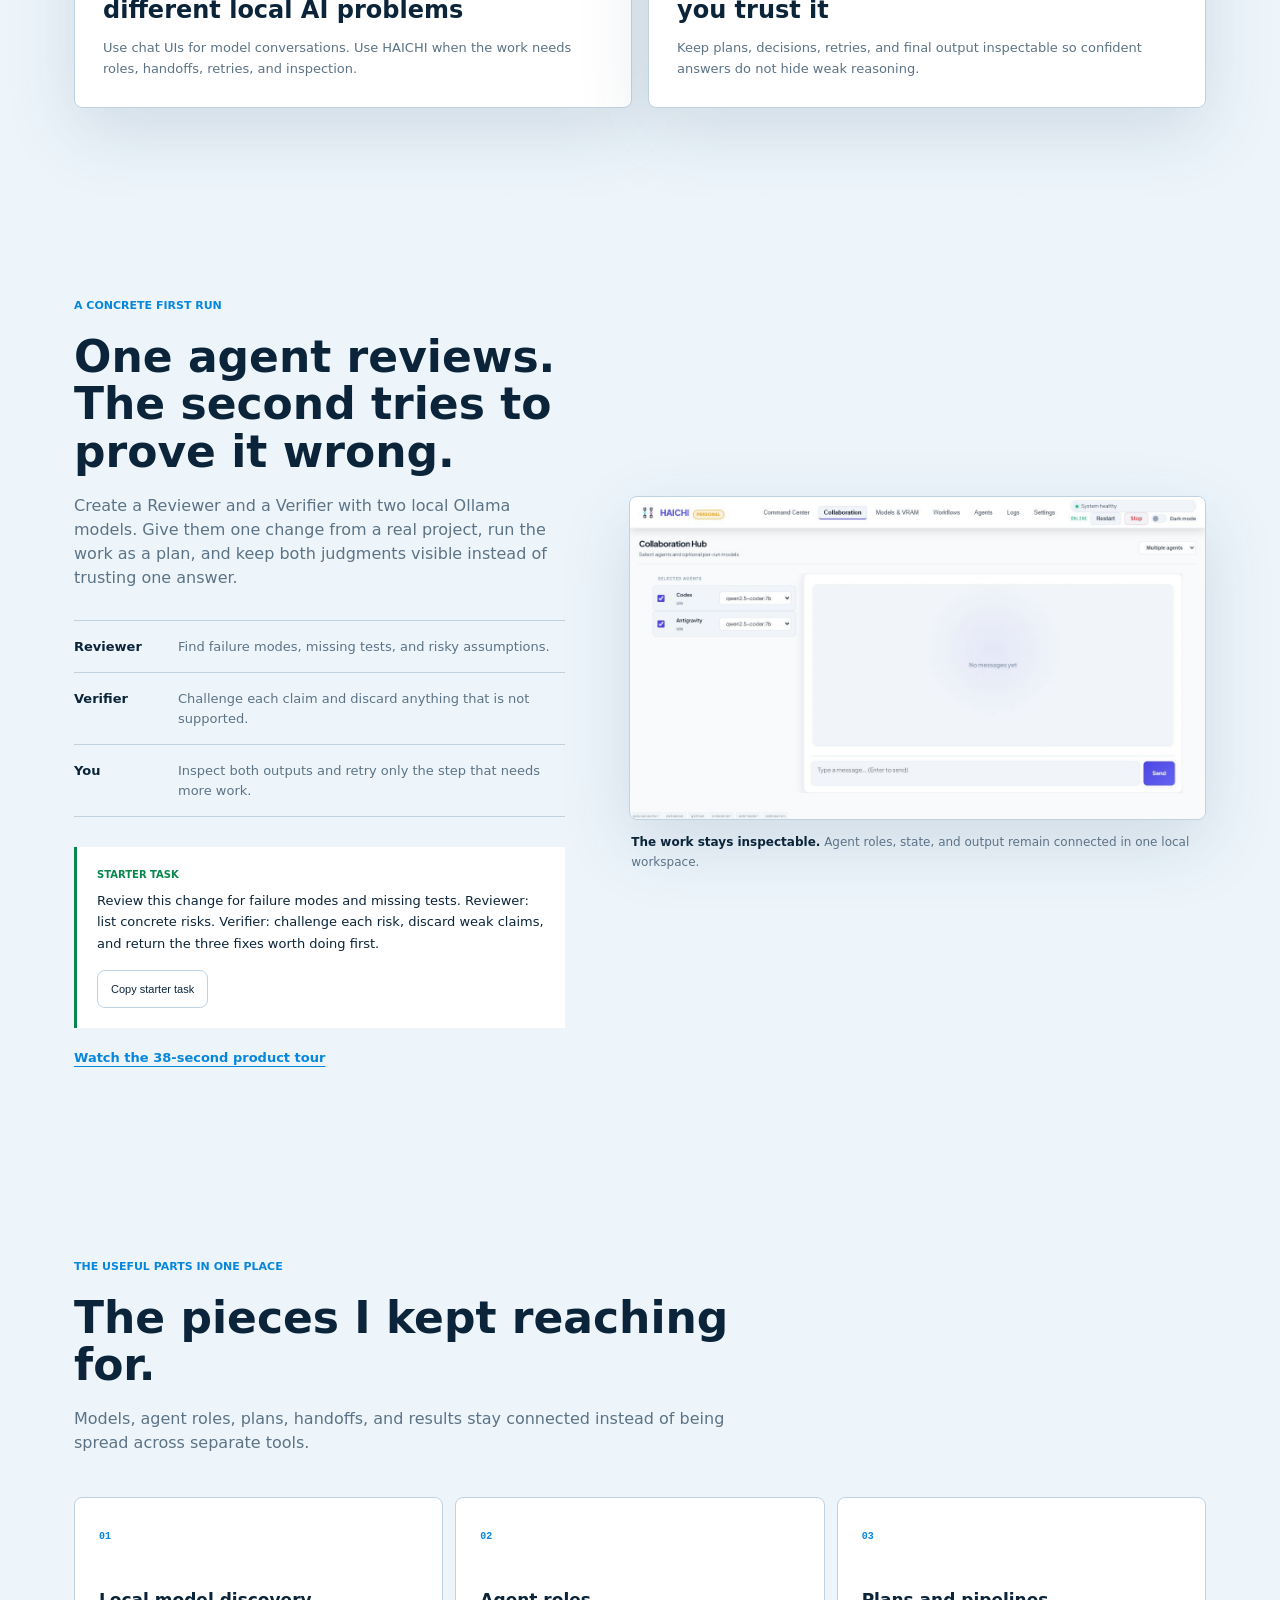
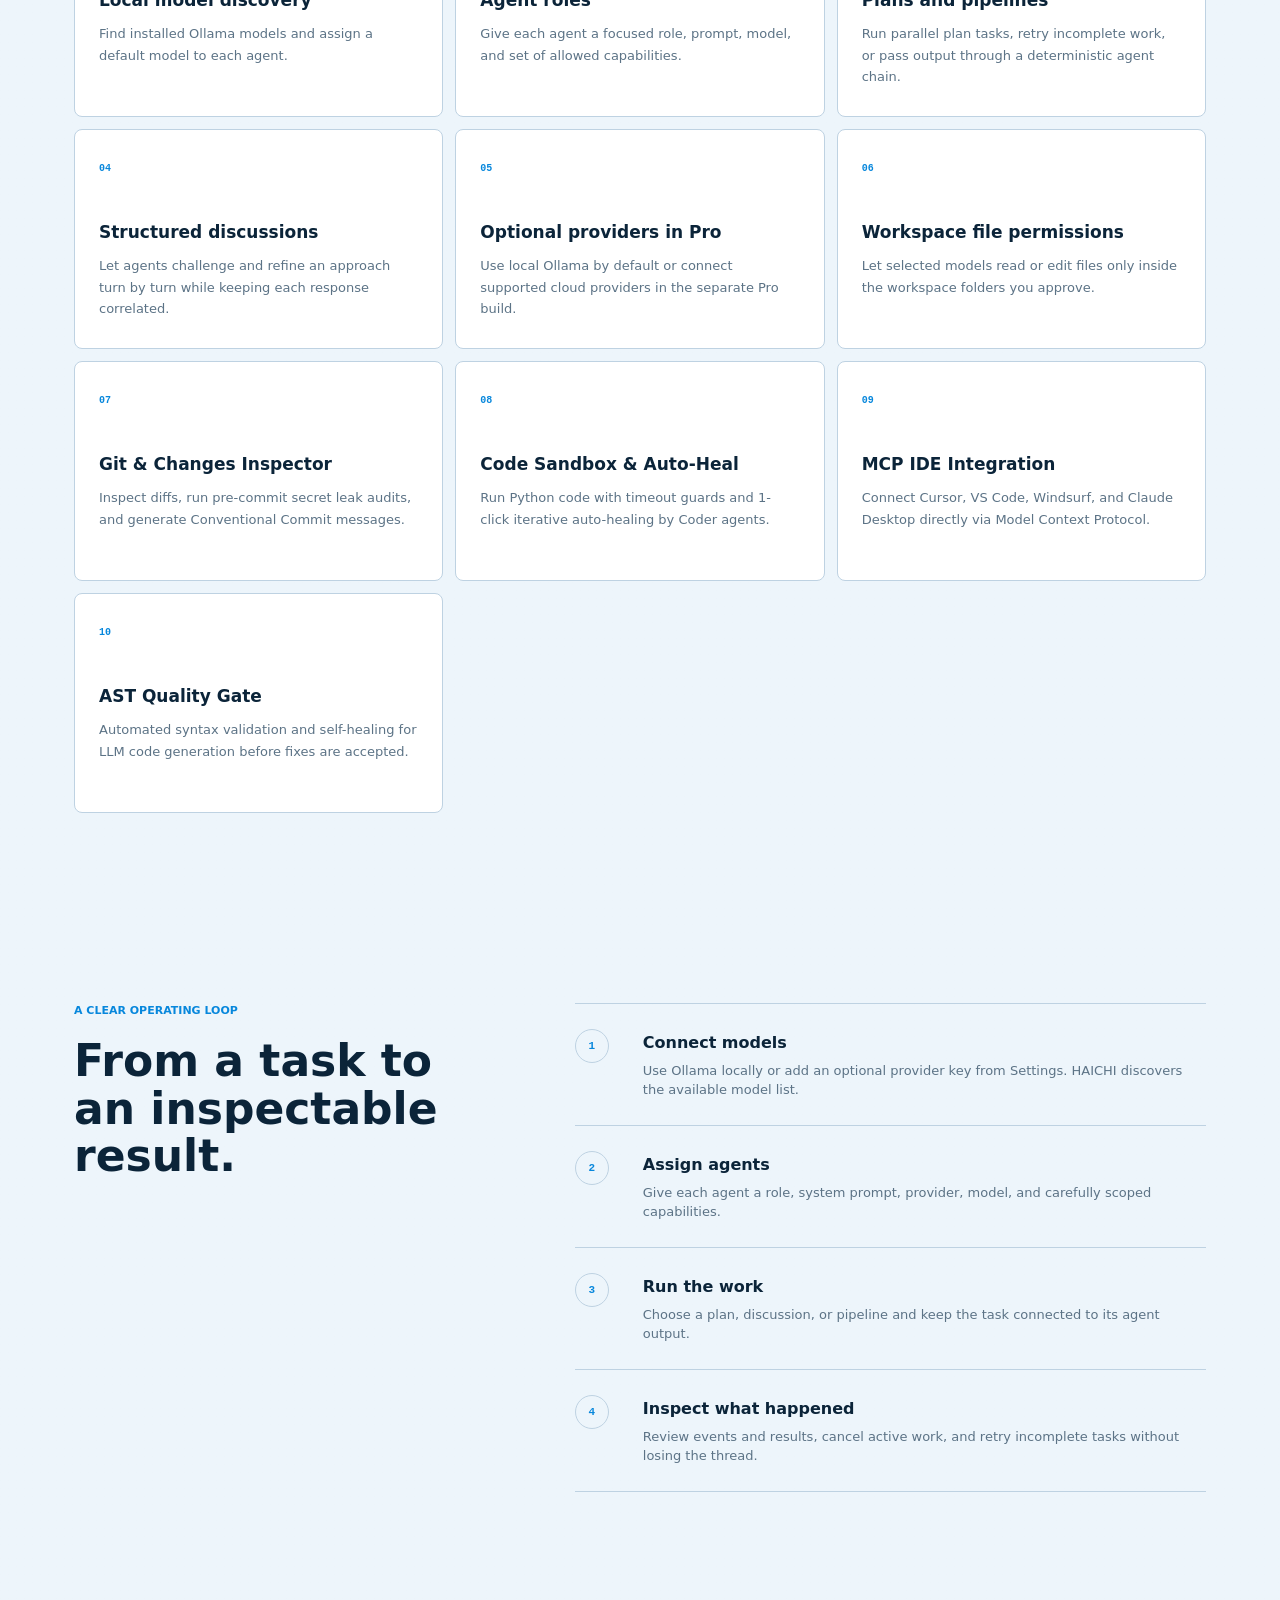
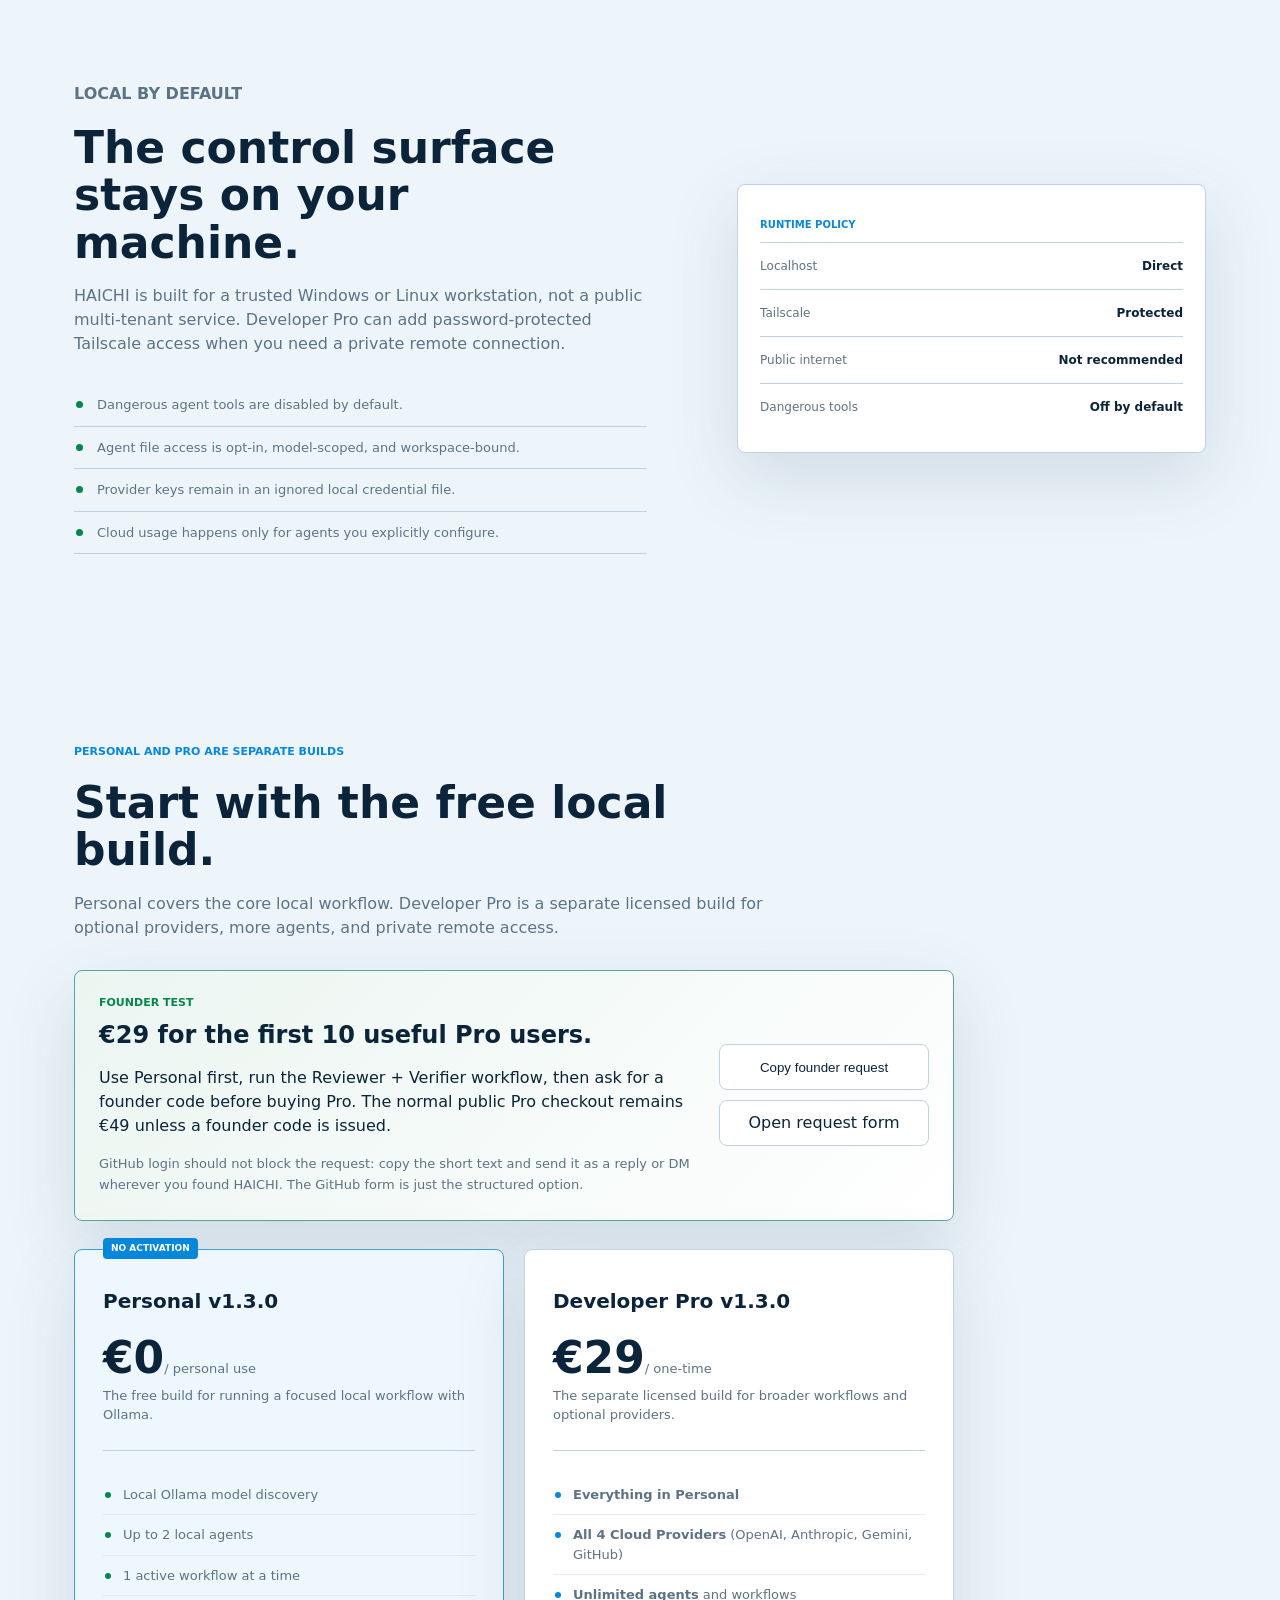
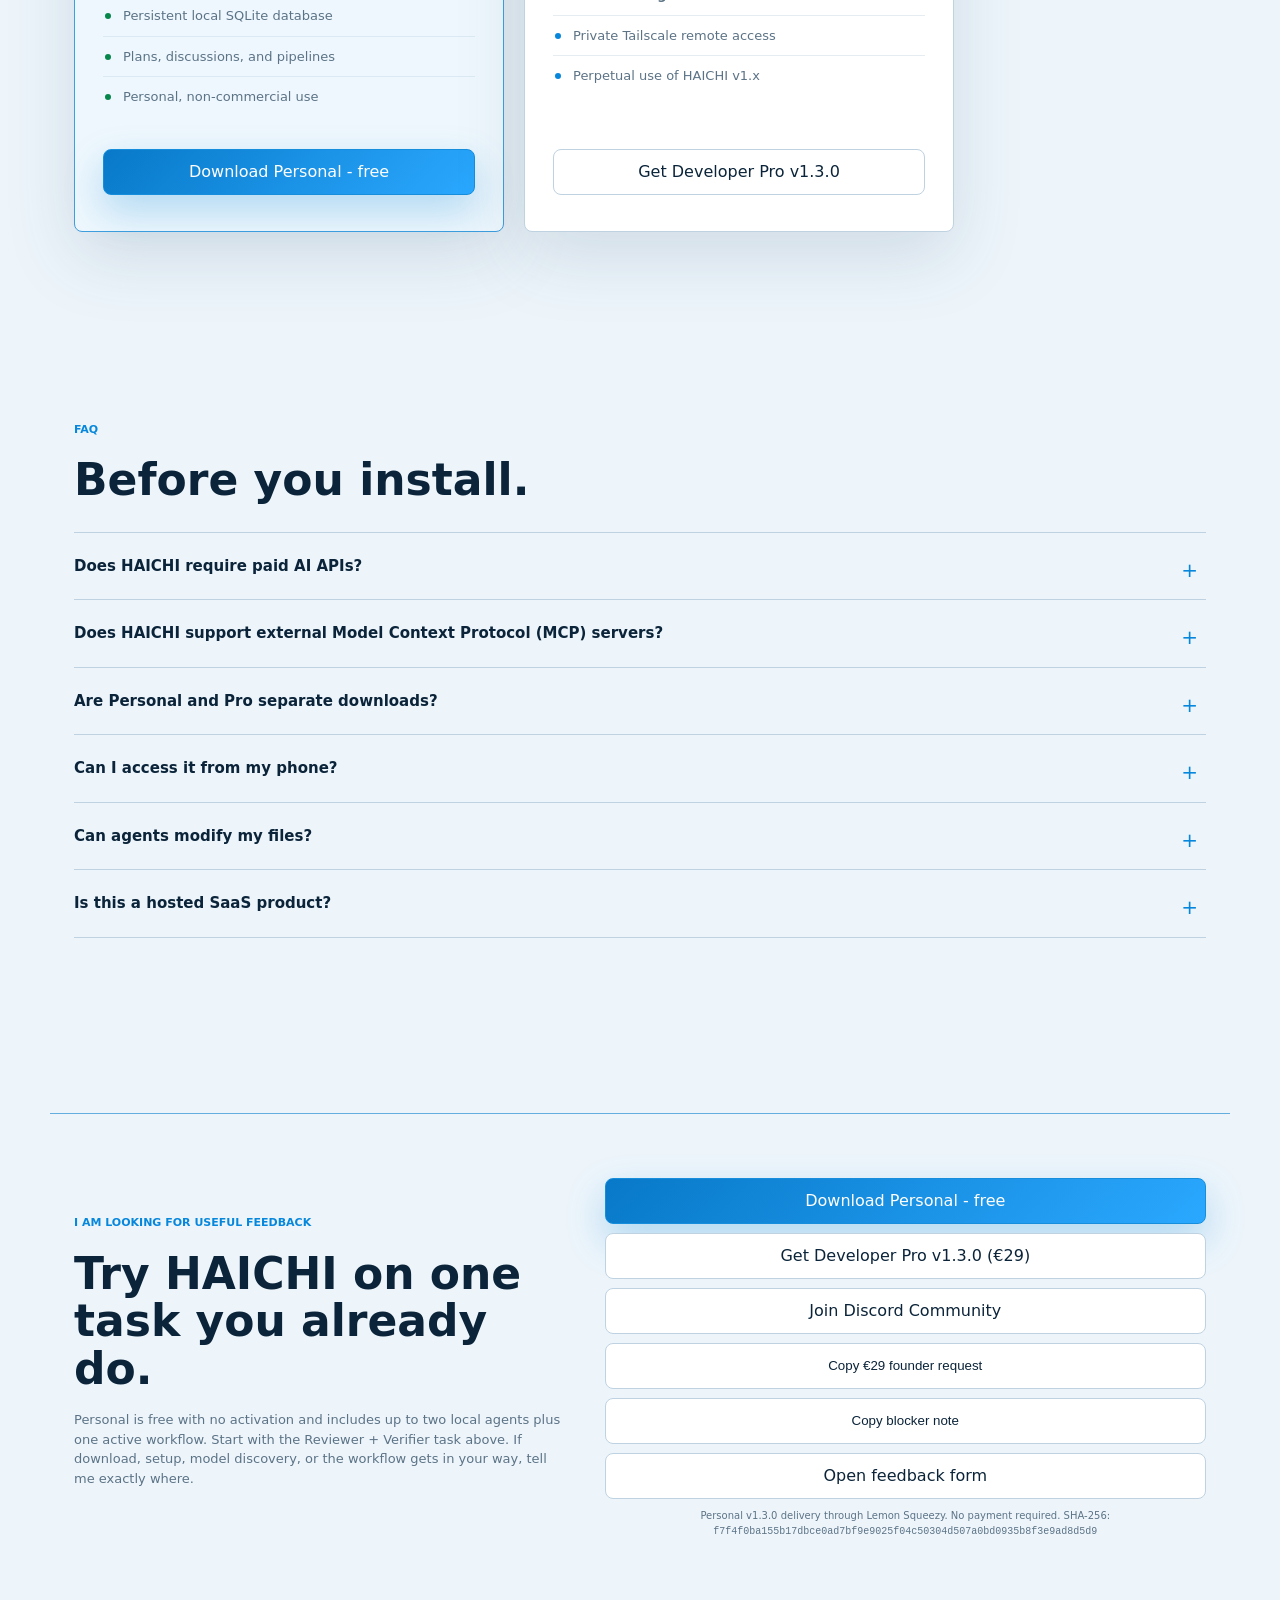
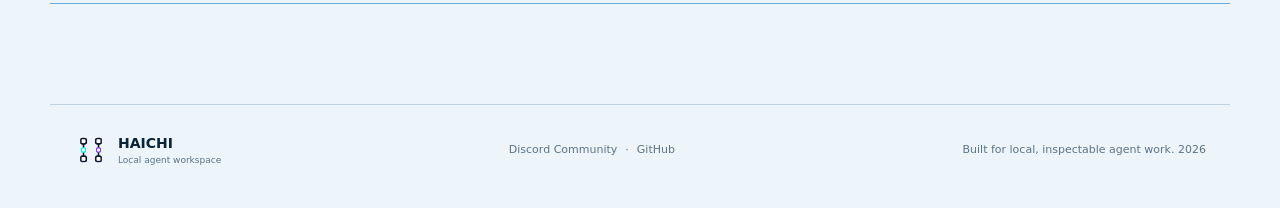
==== commit 5614a6b0: "release: update v1.3.0 Personal SHA-256 checksum" ====
--- a/index.html
+++ b/index.html
@@ -506,7 +506,7 @@
         <button class="button secondary copy-workflow" type="button" data-copy-text="Hi, I tried HAICHI Personal and the Reviewer -> Verifier workflow. I want the €29 founder code for Developer Pro. My OS: ____. What worked or blocked me: ____." data-copy-label="Founder request copied">Copy &euro;29 founder request</button>
         <button class="button secondary copy-workflow" type="button" data-copy-text="HAICHI blocker: I tried to use HAICHI on ____. I got blocked at ____. My OS is ____. Exact error or missing step: ____." data-copy-label="Blocker note copied">Copy blocker note</button>
         <a class="button secondary" href="https://github.com/njoylt/HAICHI-Website/issues/new?template=early-user-feedback.yml" data-track="feedback_form_click" data-placement="download">Open feedback form</a>
-        <small>Personal v1.3.0 delivery through Lemon Squeezy. No payment required. SHA-256: <code>db48d4970bddd7a6e8b332880a9b166da6b8ed9a8bcd94087894aeb788f9a76c</code></small>
+        <small>Personal v1.3.0 delivery through Lemon Squeezy. No payment required. SHA-256: <code>f7f4f0ba155b17dbce0ad7bf9e9025f04c50304d507a0bd0935b8f3e9ad8d5d9</code></small>
       </div>
     </section>
   </main>
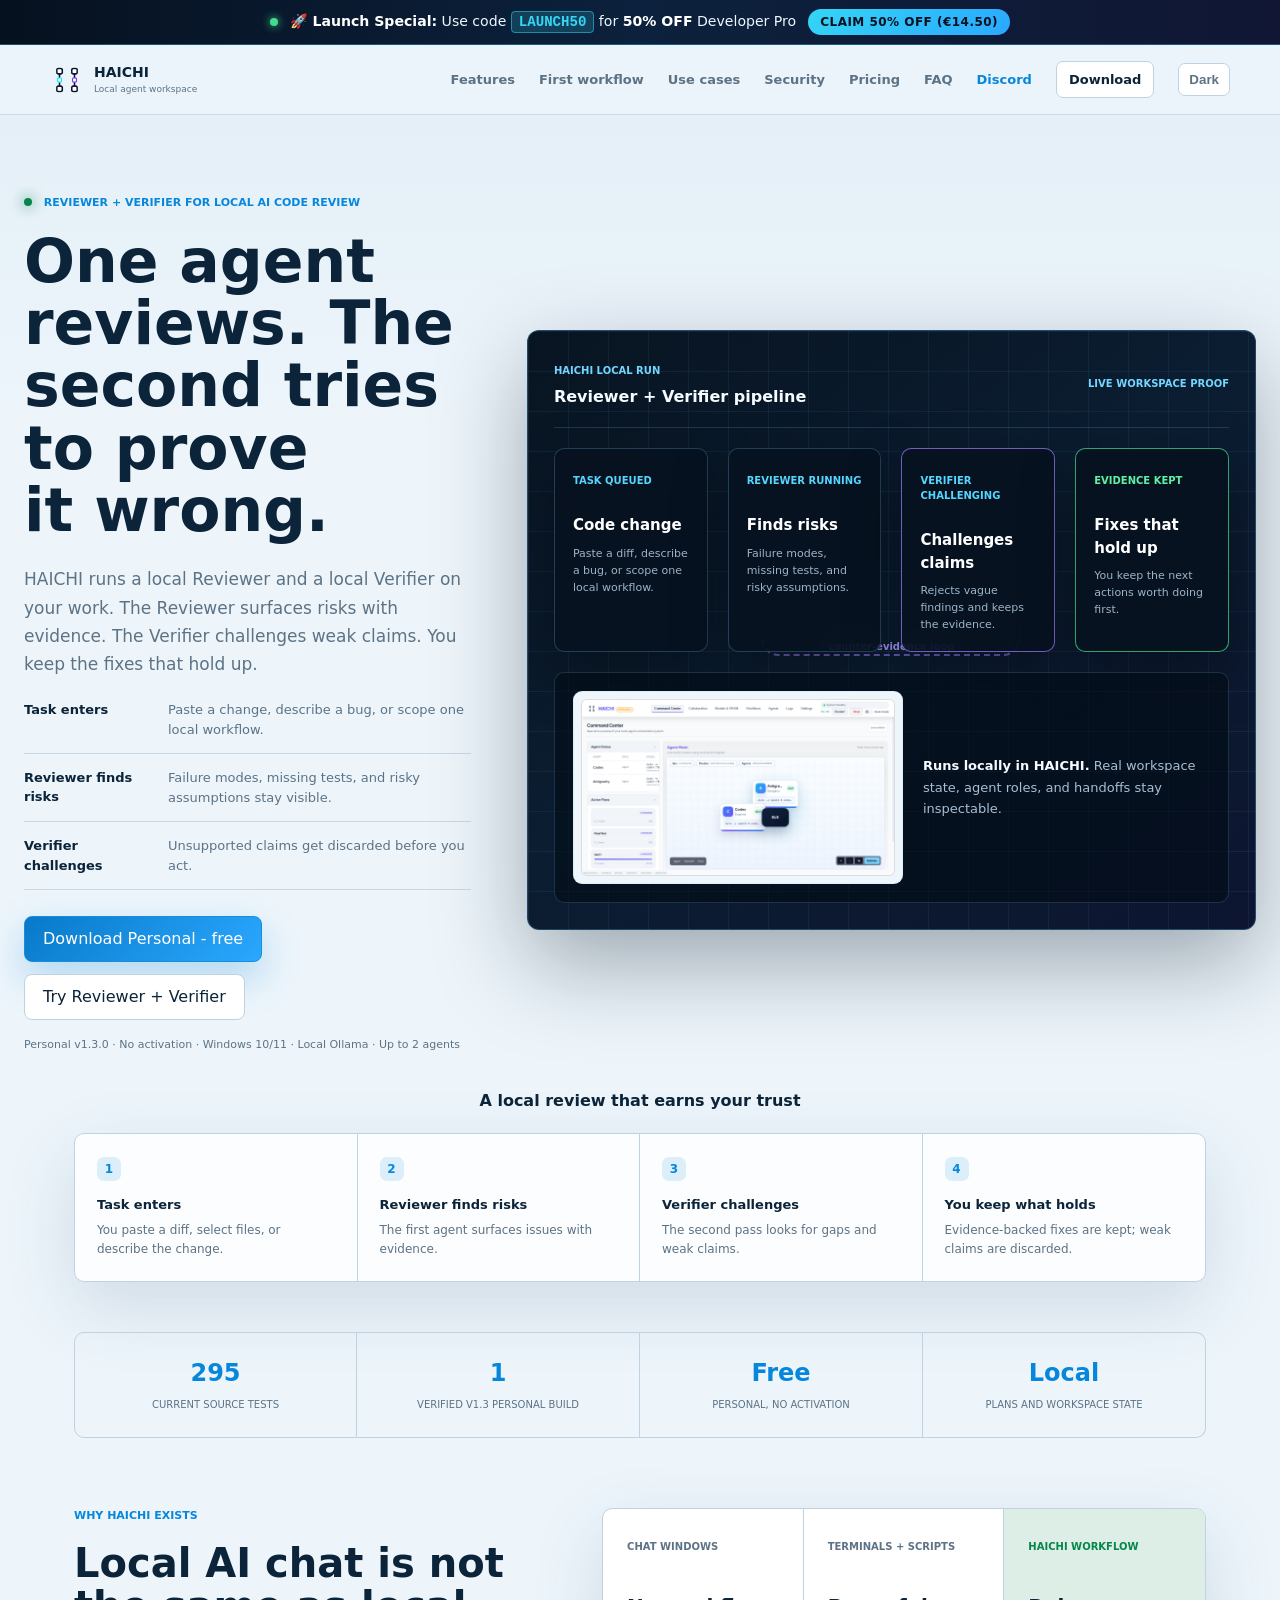
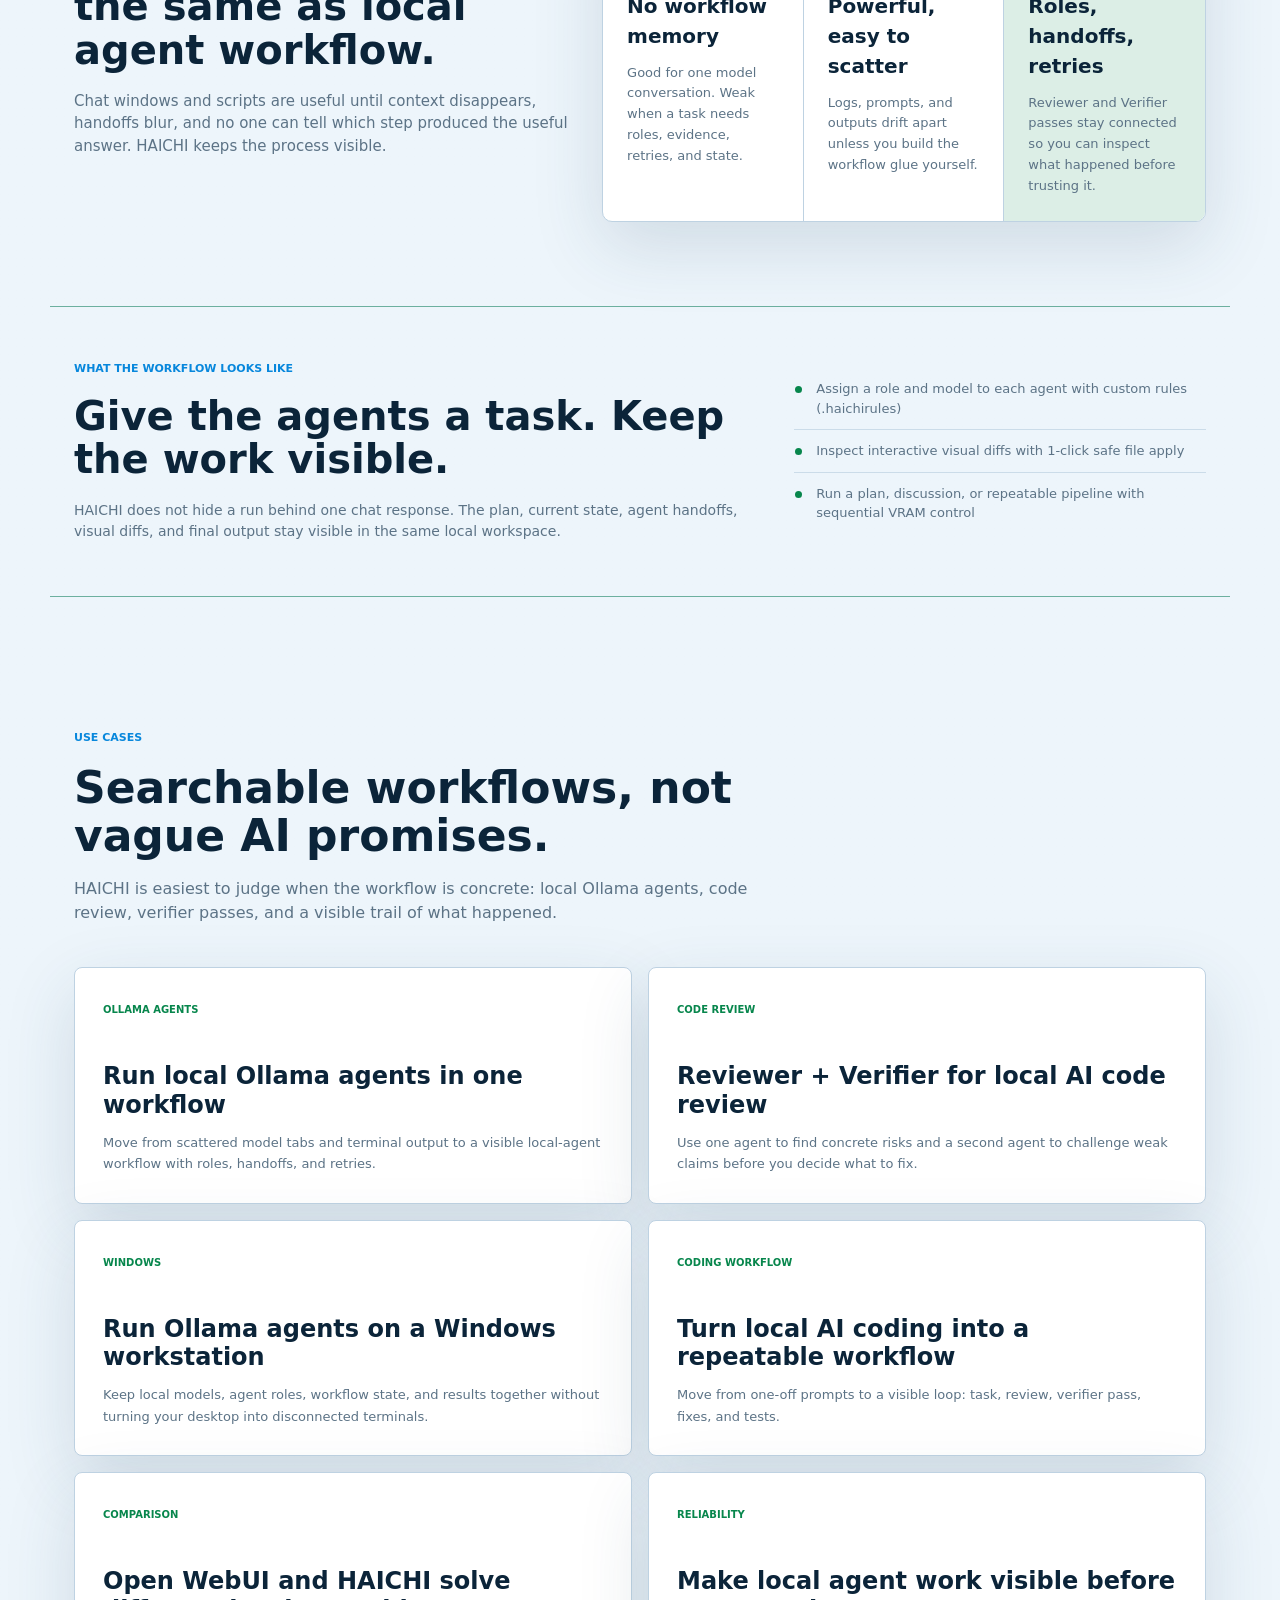
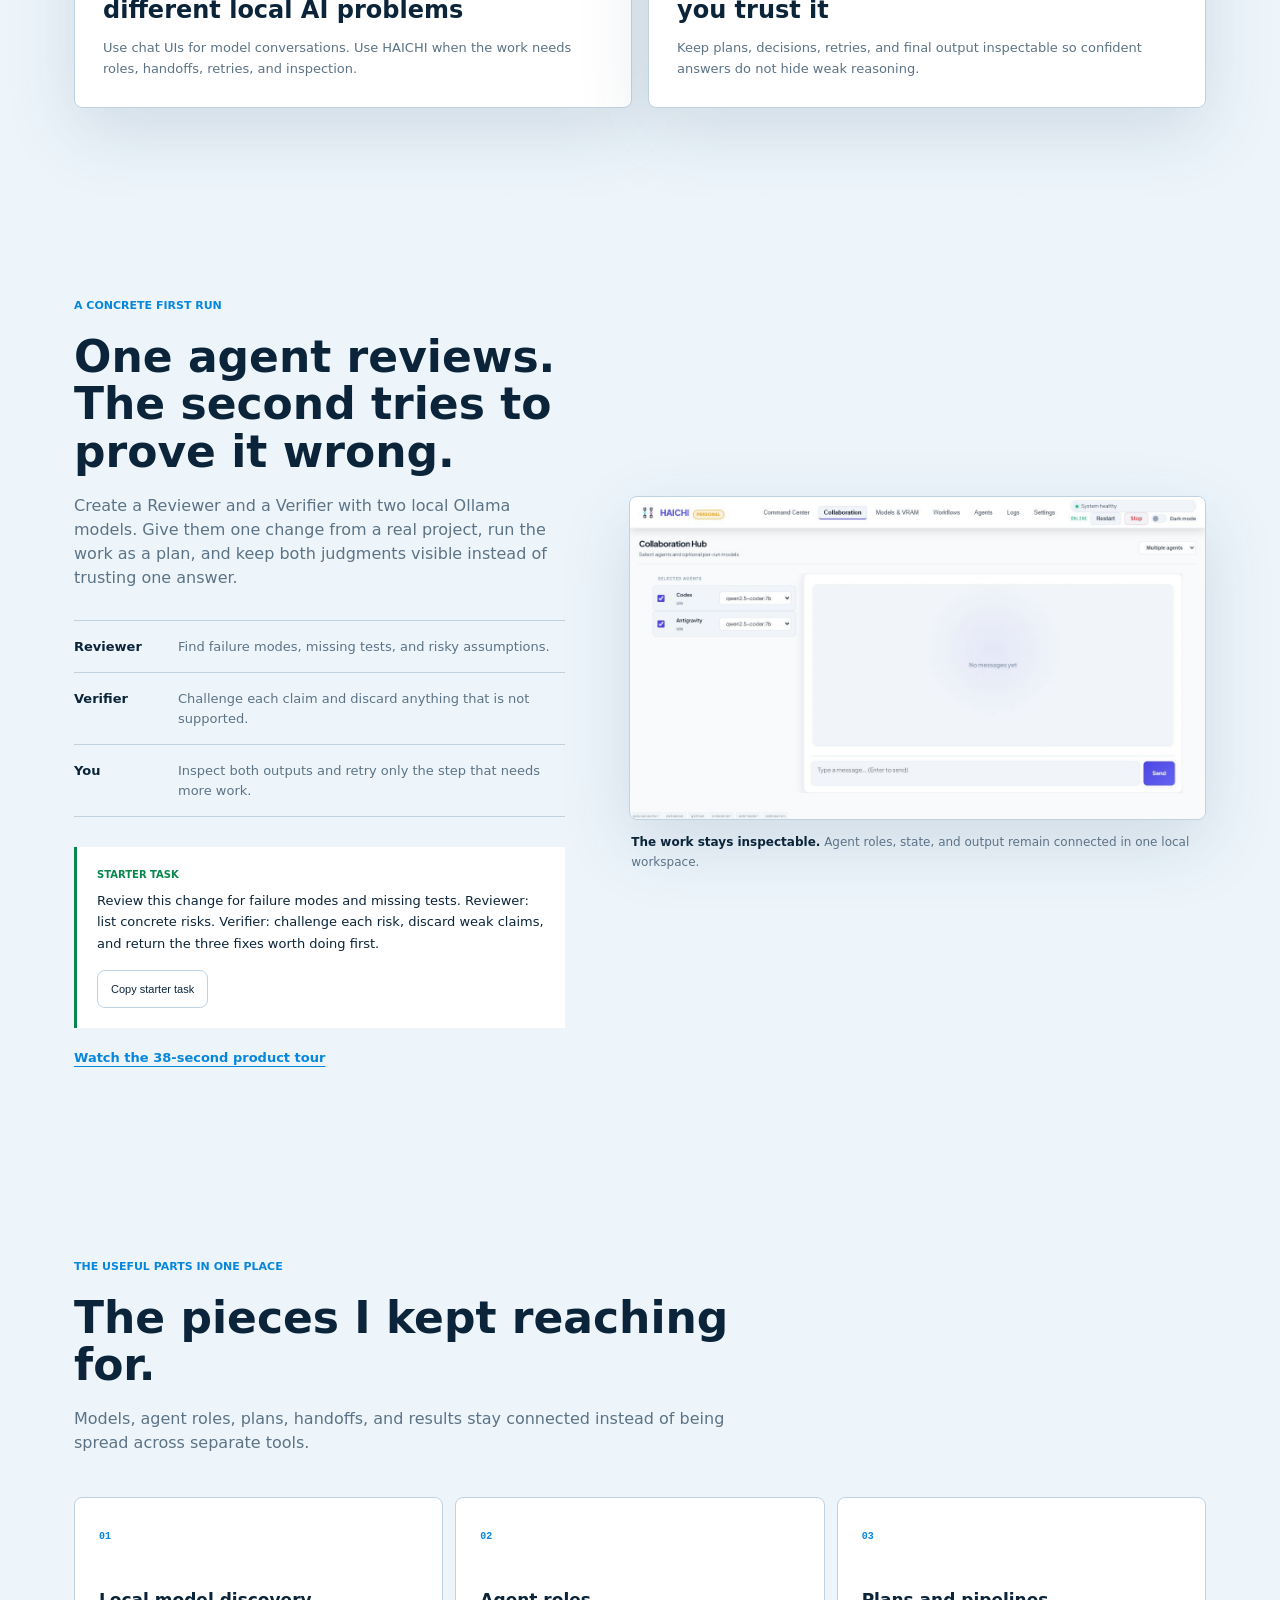
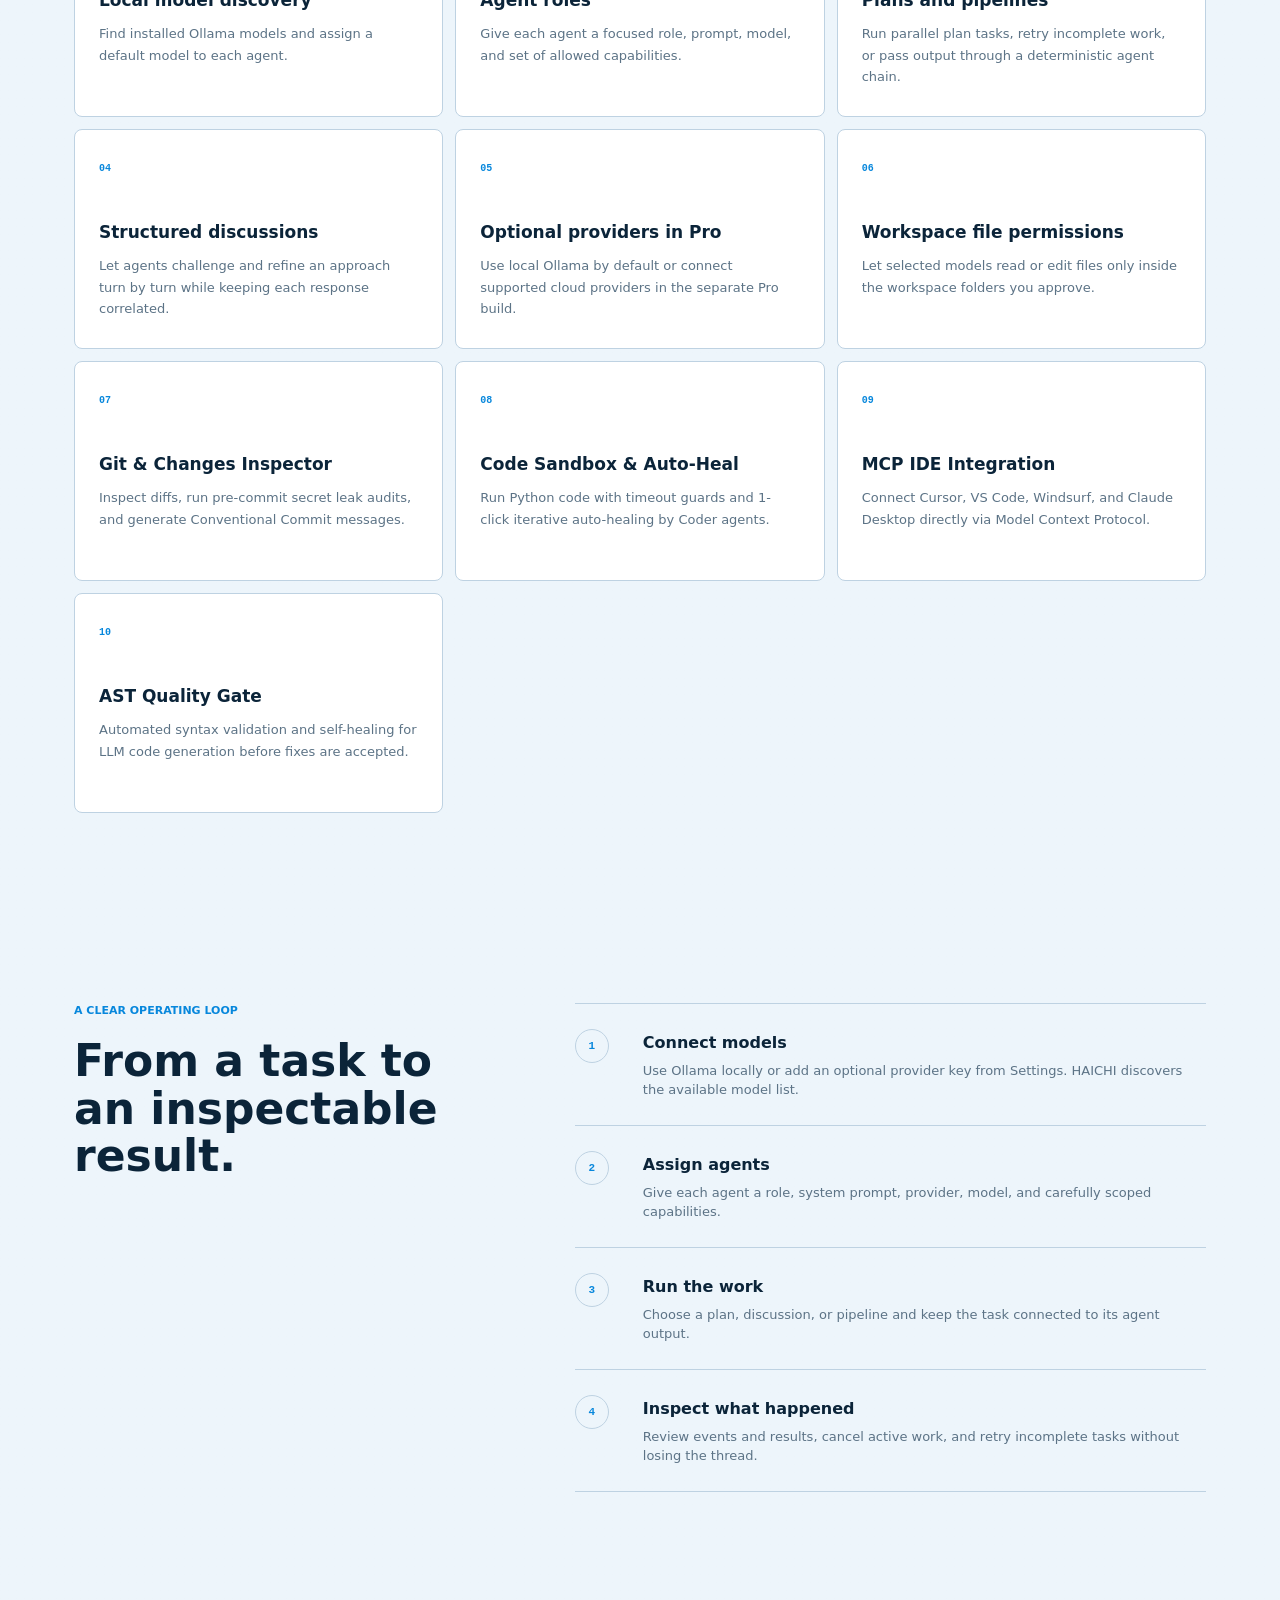
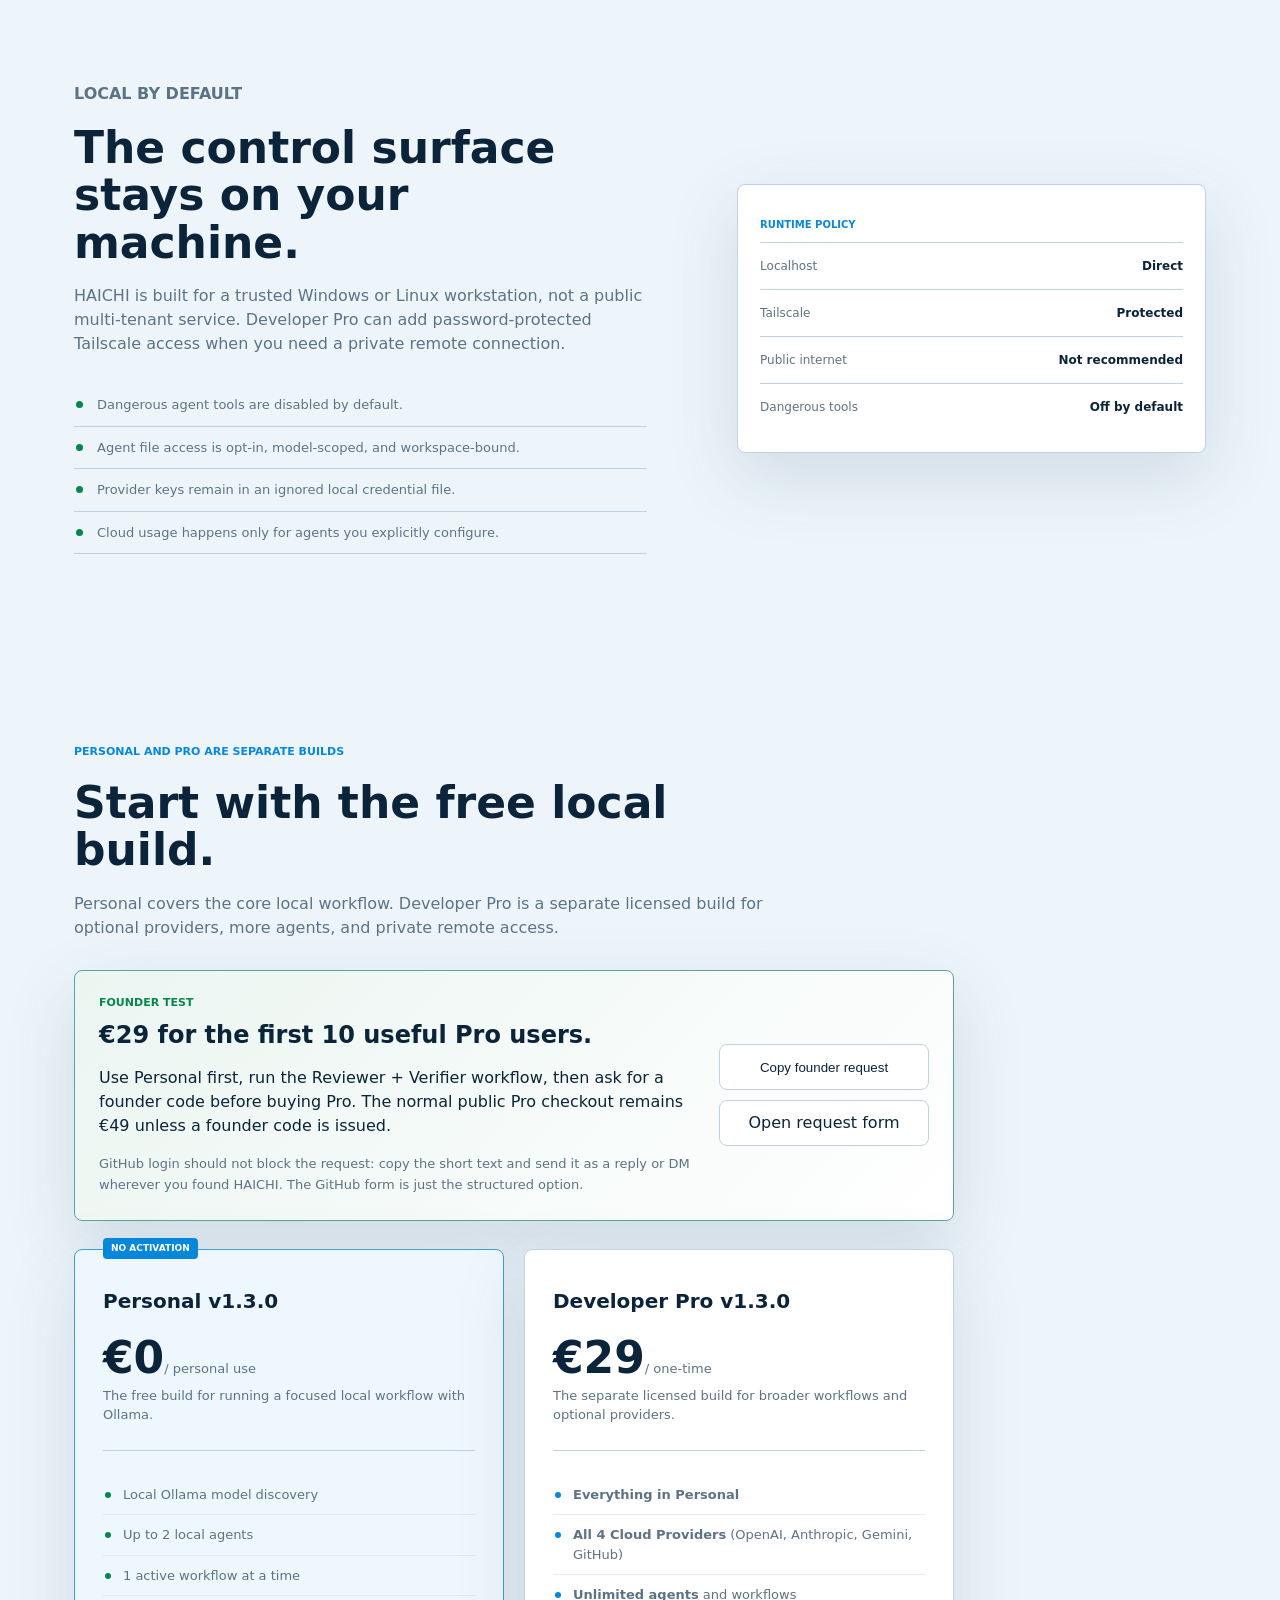
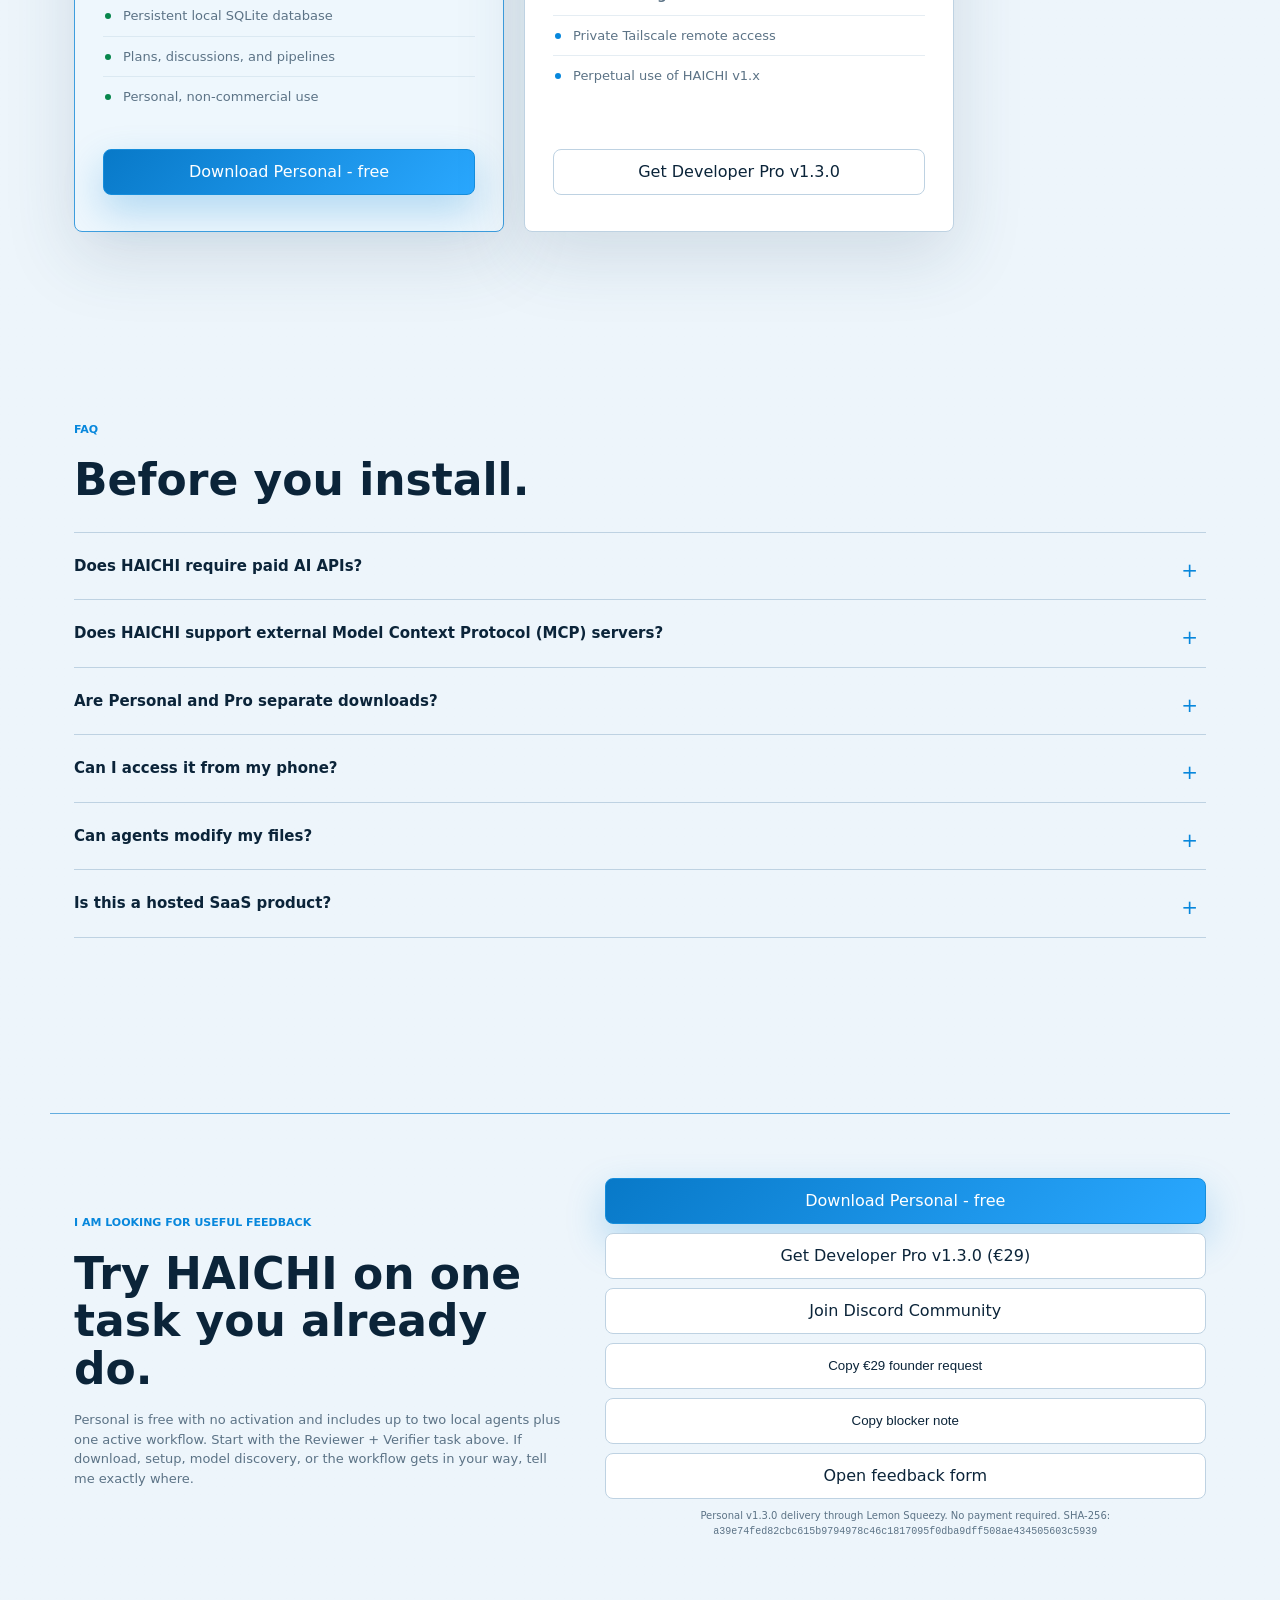
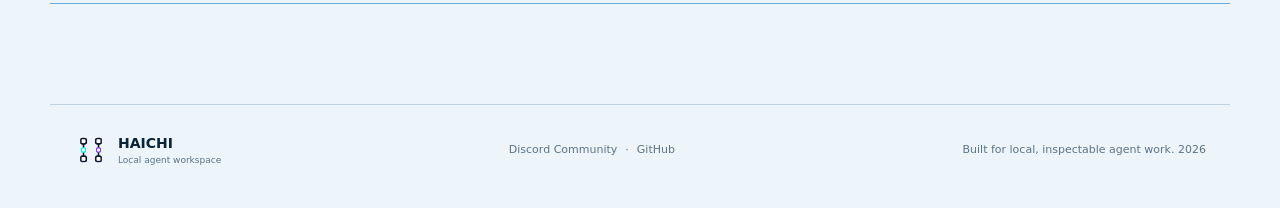
==== commit f4f76160: "release: update v1.3.0 Personal SHA-256 for launcher-enhanced package" ====
--- a/index.html
+++ b/index.html
@@ -506,7 +506,7 @@
         <button class="button secondary copy-workflow" type="button" data-copy-text="Hi, I tried HAICHI Personal and the Reviewer -> Verifier workflow. I want the €29 founder code for Developer Pro. My OS: ____. What worked or blocked me: ____." data-copy-label="Founder request copied">Copy &euro;29 founder request</button>
         <button class="button secondary copy-workflow" type="button" data-copy-text="HAICHI blocker: I tried to use HAICHI on ____. I got blocked at ____. My OS is ____. Exact error or missing step: ____." data-copy-label="Blocker note copied">Copy blocker note</button>
         <a class="button secondary" href="https://github.com/njoylt/HAICHI-Website/issues/new?template=early-user-feedback.yml" data-track="feedback_form_click" data-placement="download">Open feedback form</a>
-        <small>Personal v1.3.0 delivery through Lemon Squeezy. No payment required. SHA-256: <code>f7f4f0ba155b17dbce0ad7bf9e9025f04c50304d507a0bd0935b8f3e9ad8d5d9</code></small>
+        <small>Personal v1.3.0 delivery through Lemon Squeezy. No payment required. SHA-256: <code>a39e74fed82cbc615b9794978c46c1817095f0dba9dff508ae434505603c5939</code></small>
       </div>
     </section>
   </main>
